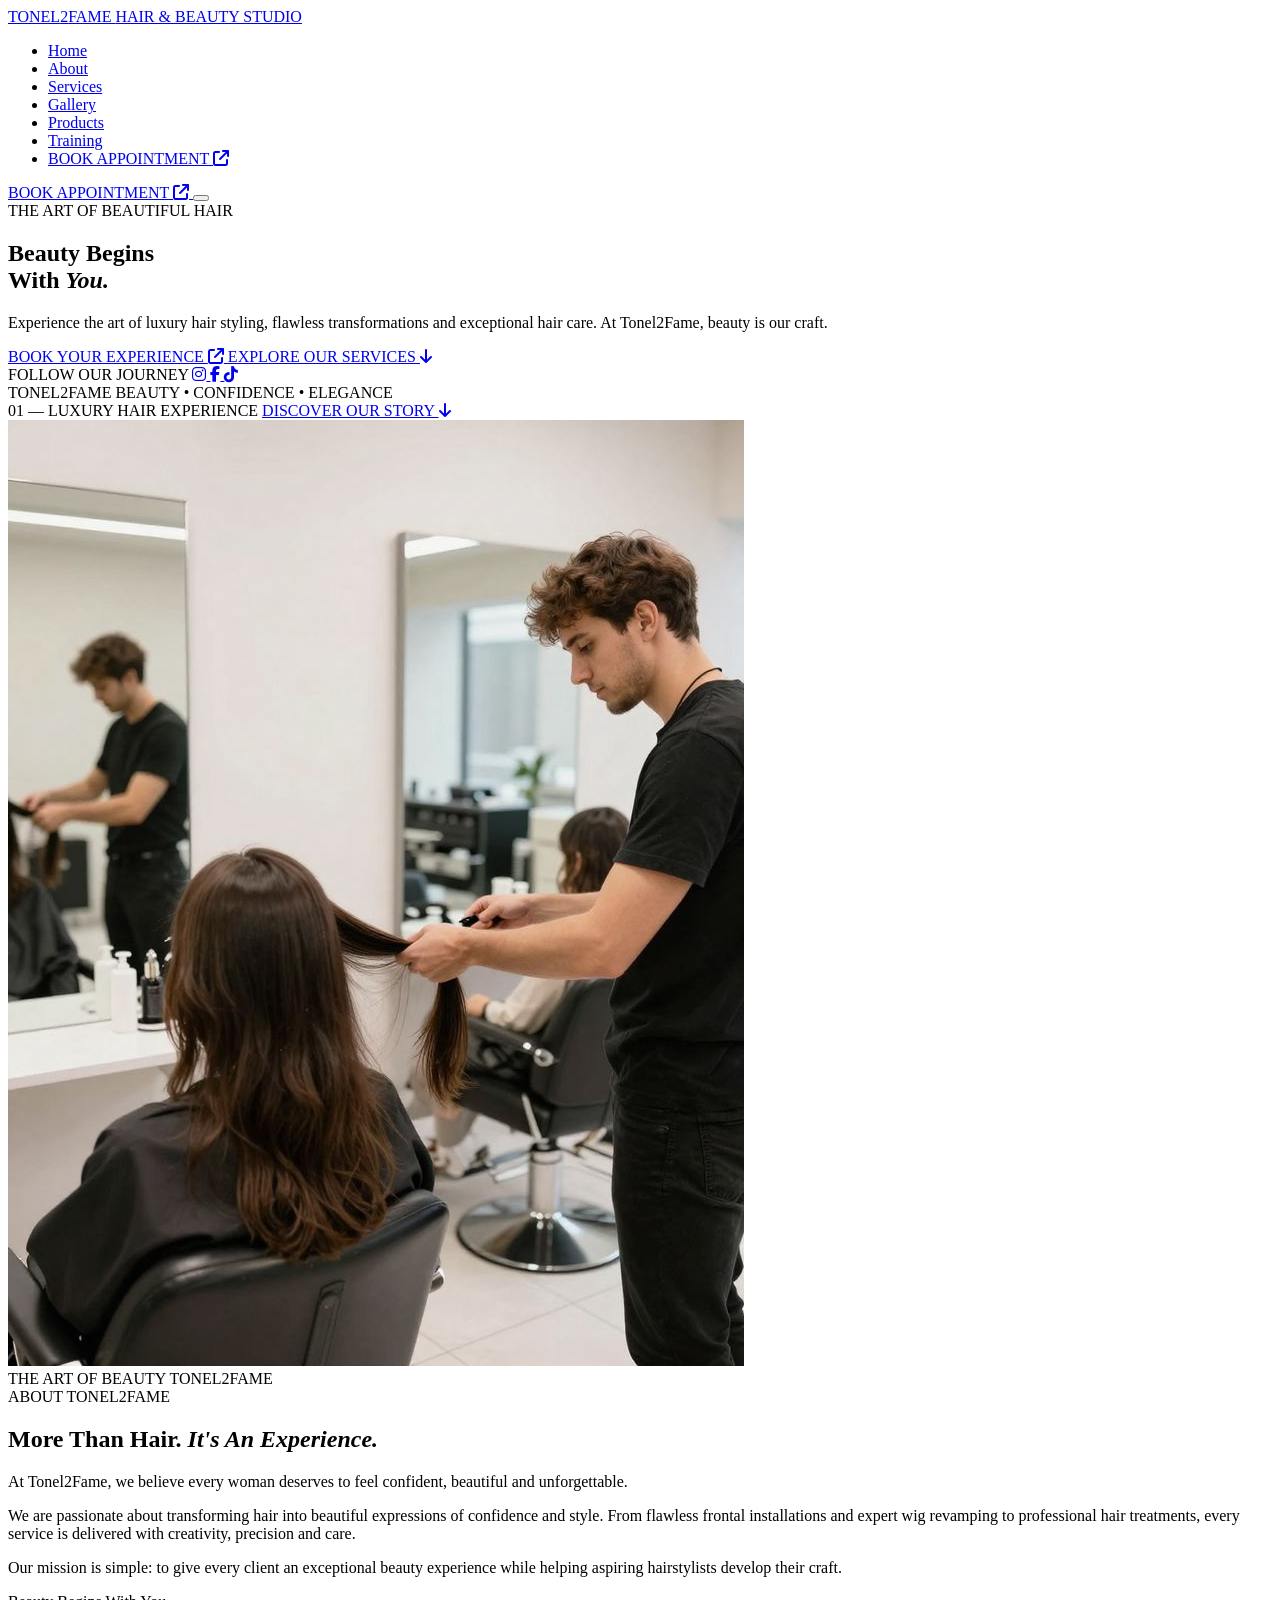
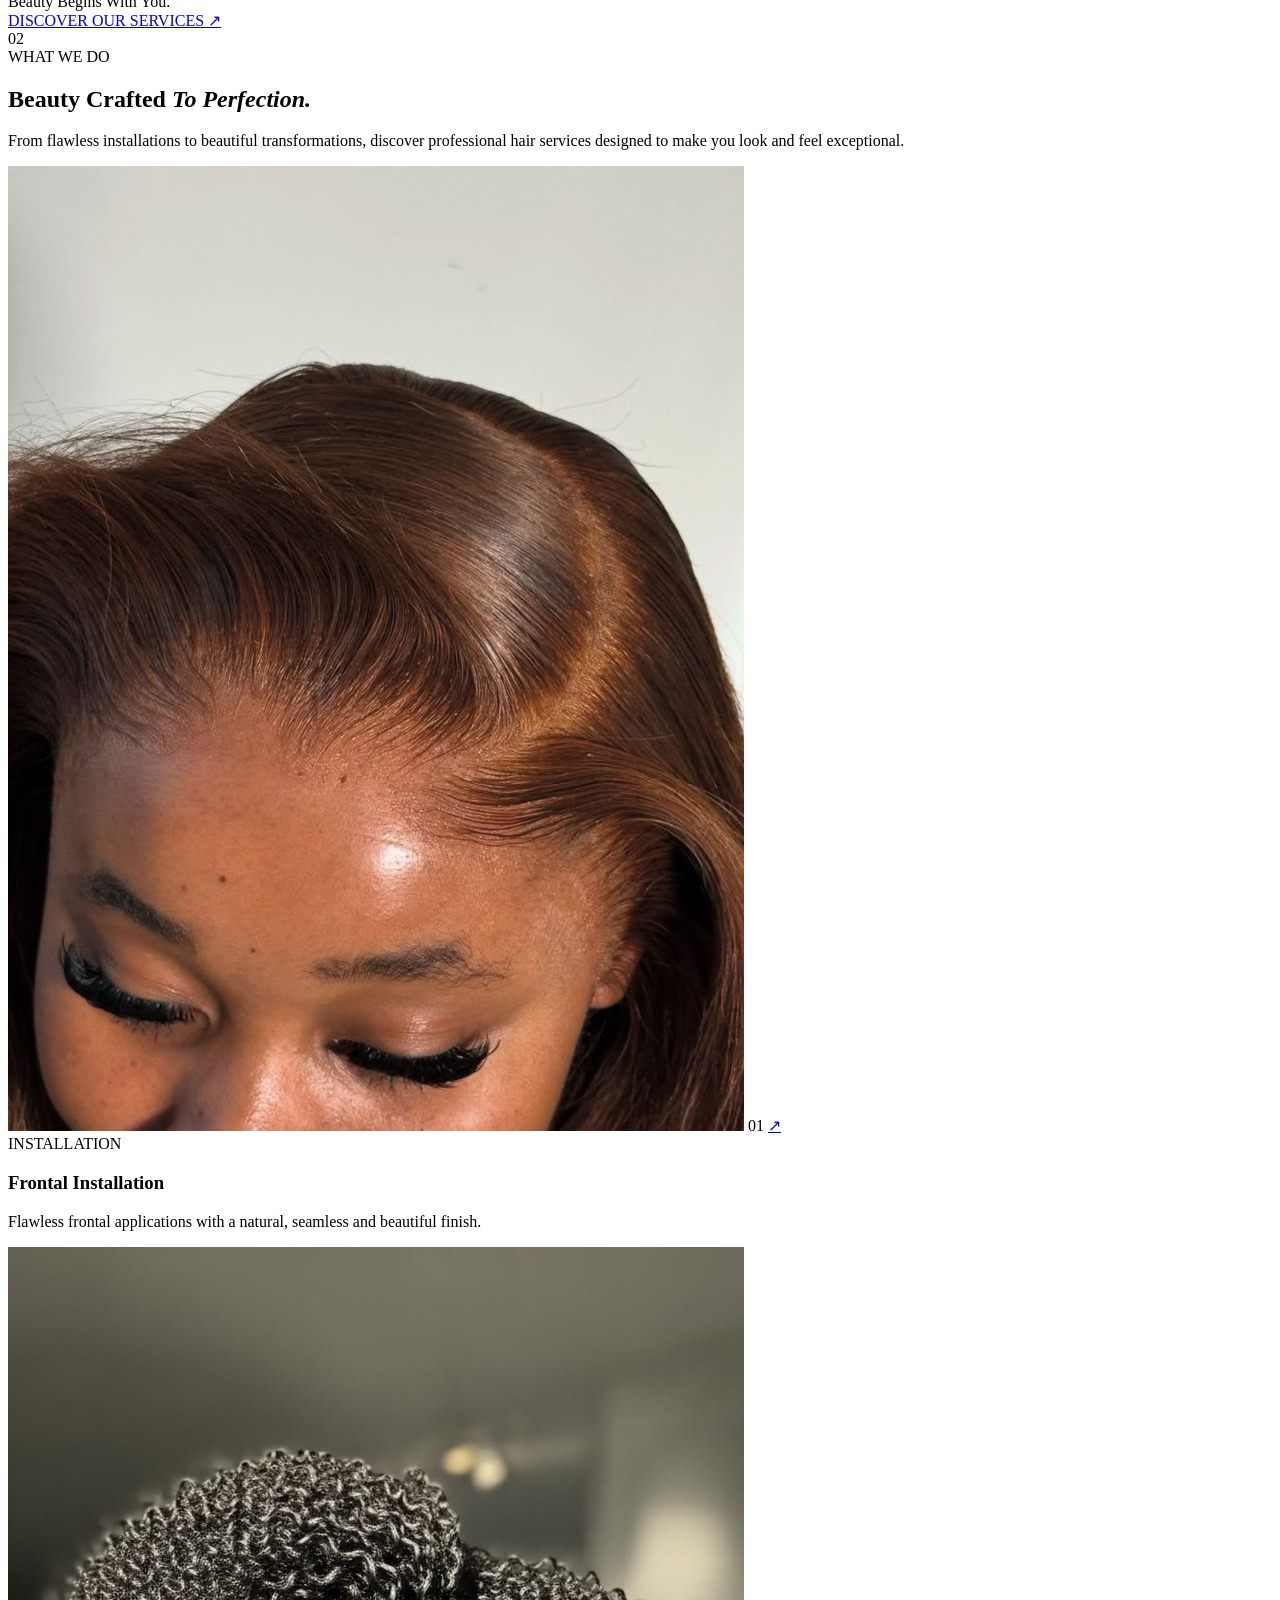
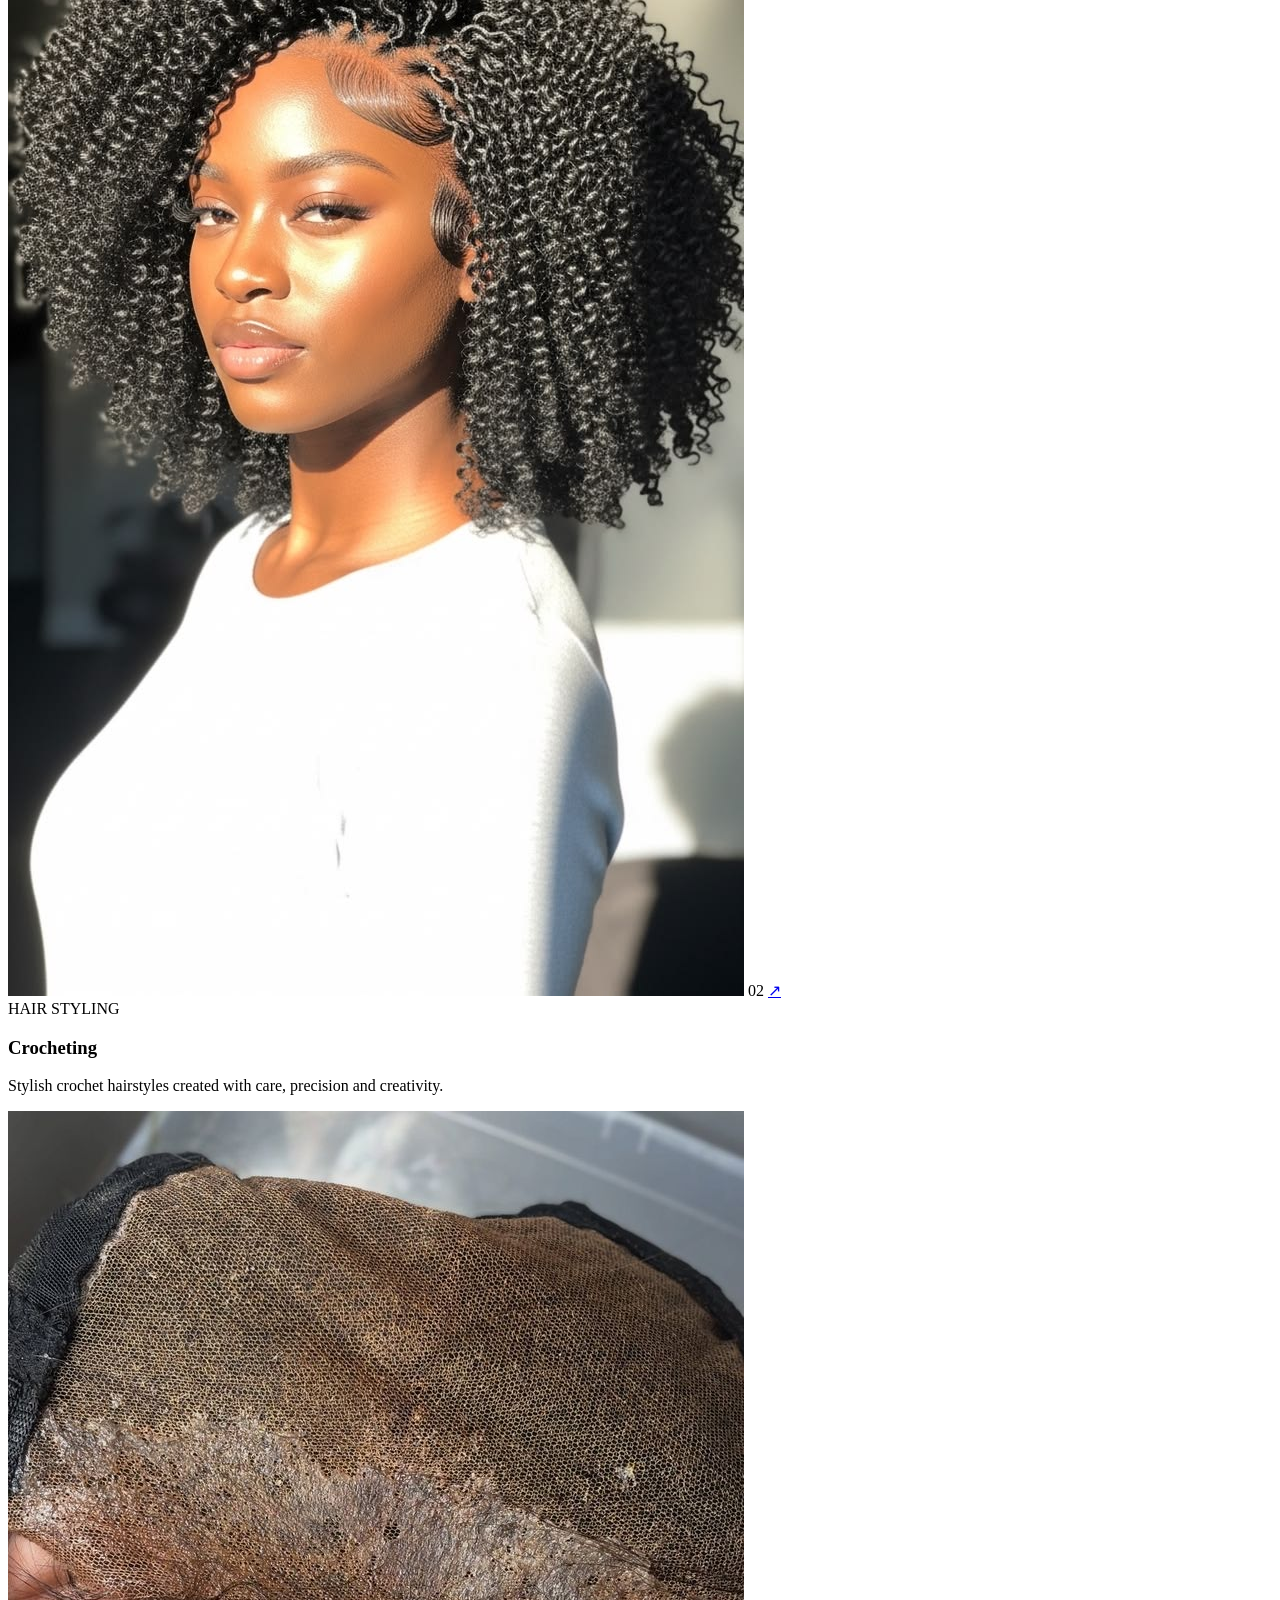
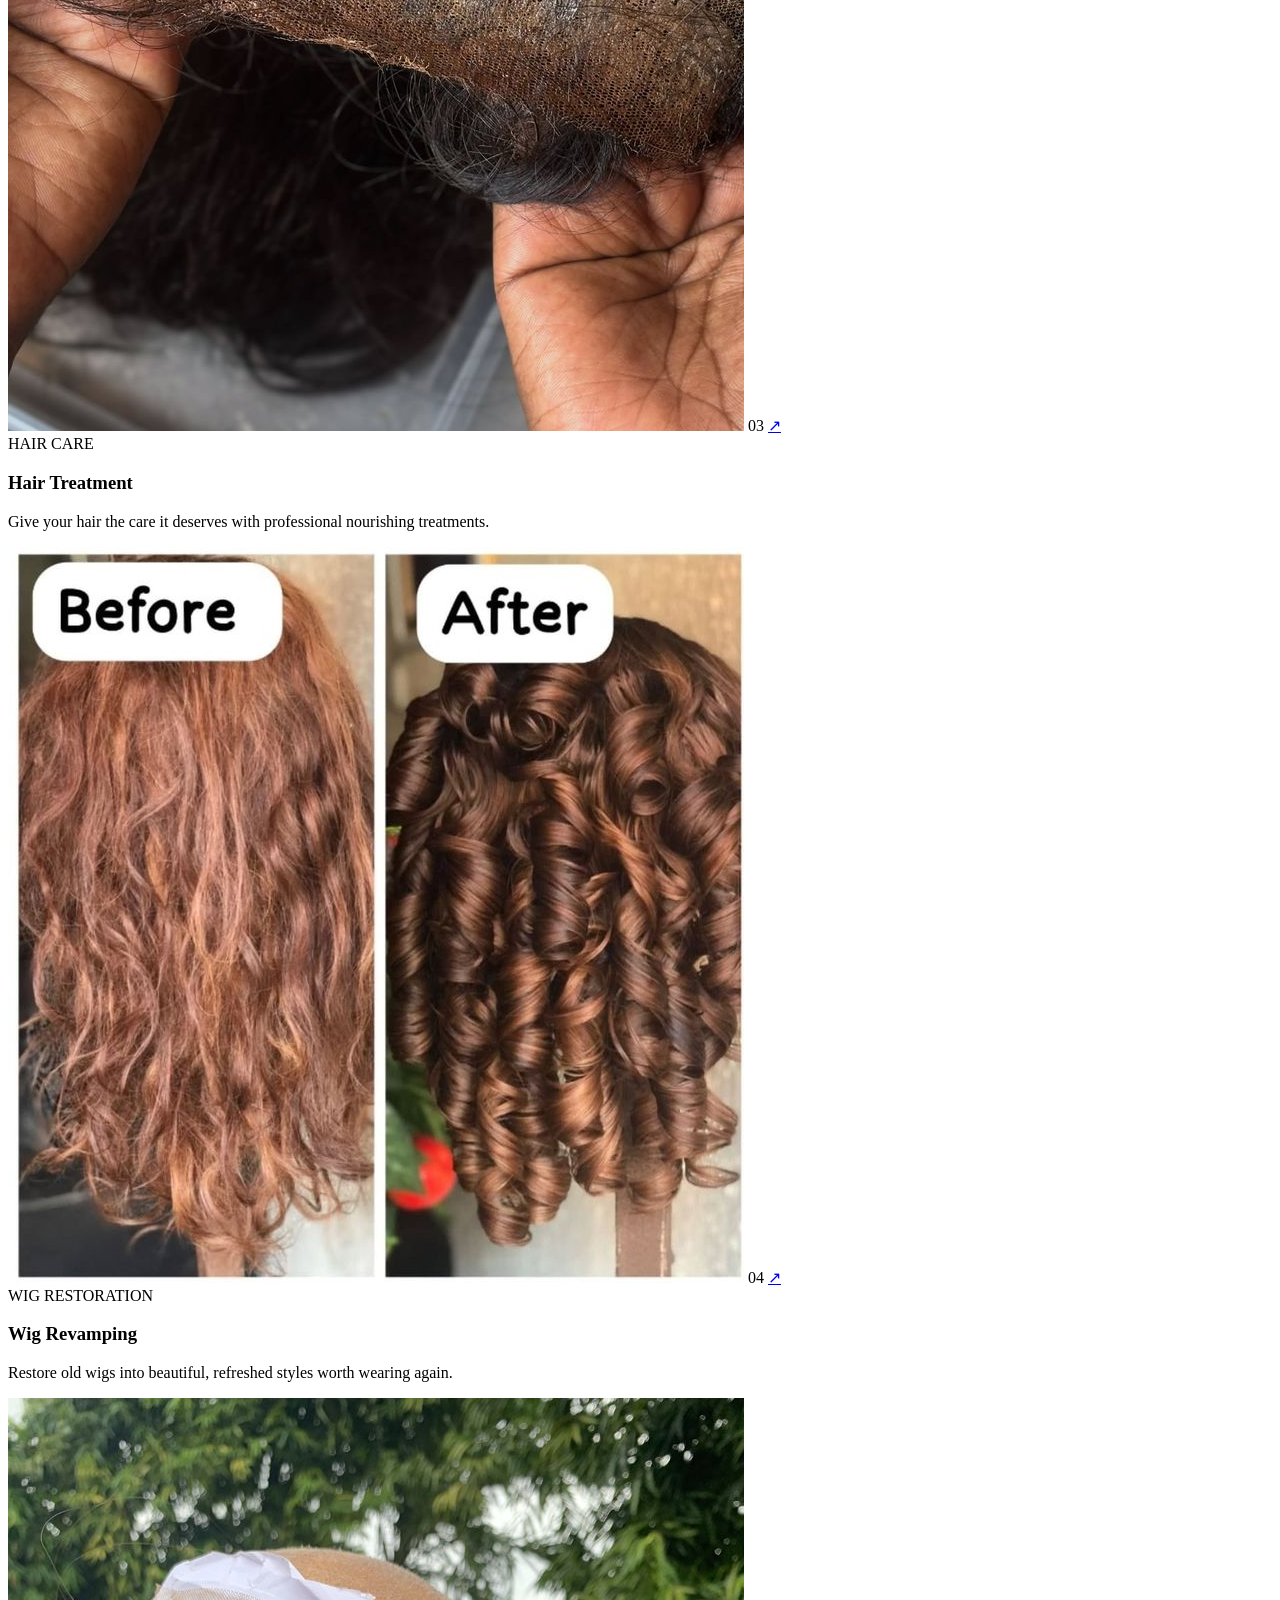
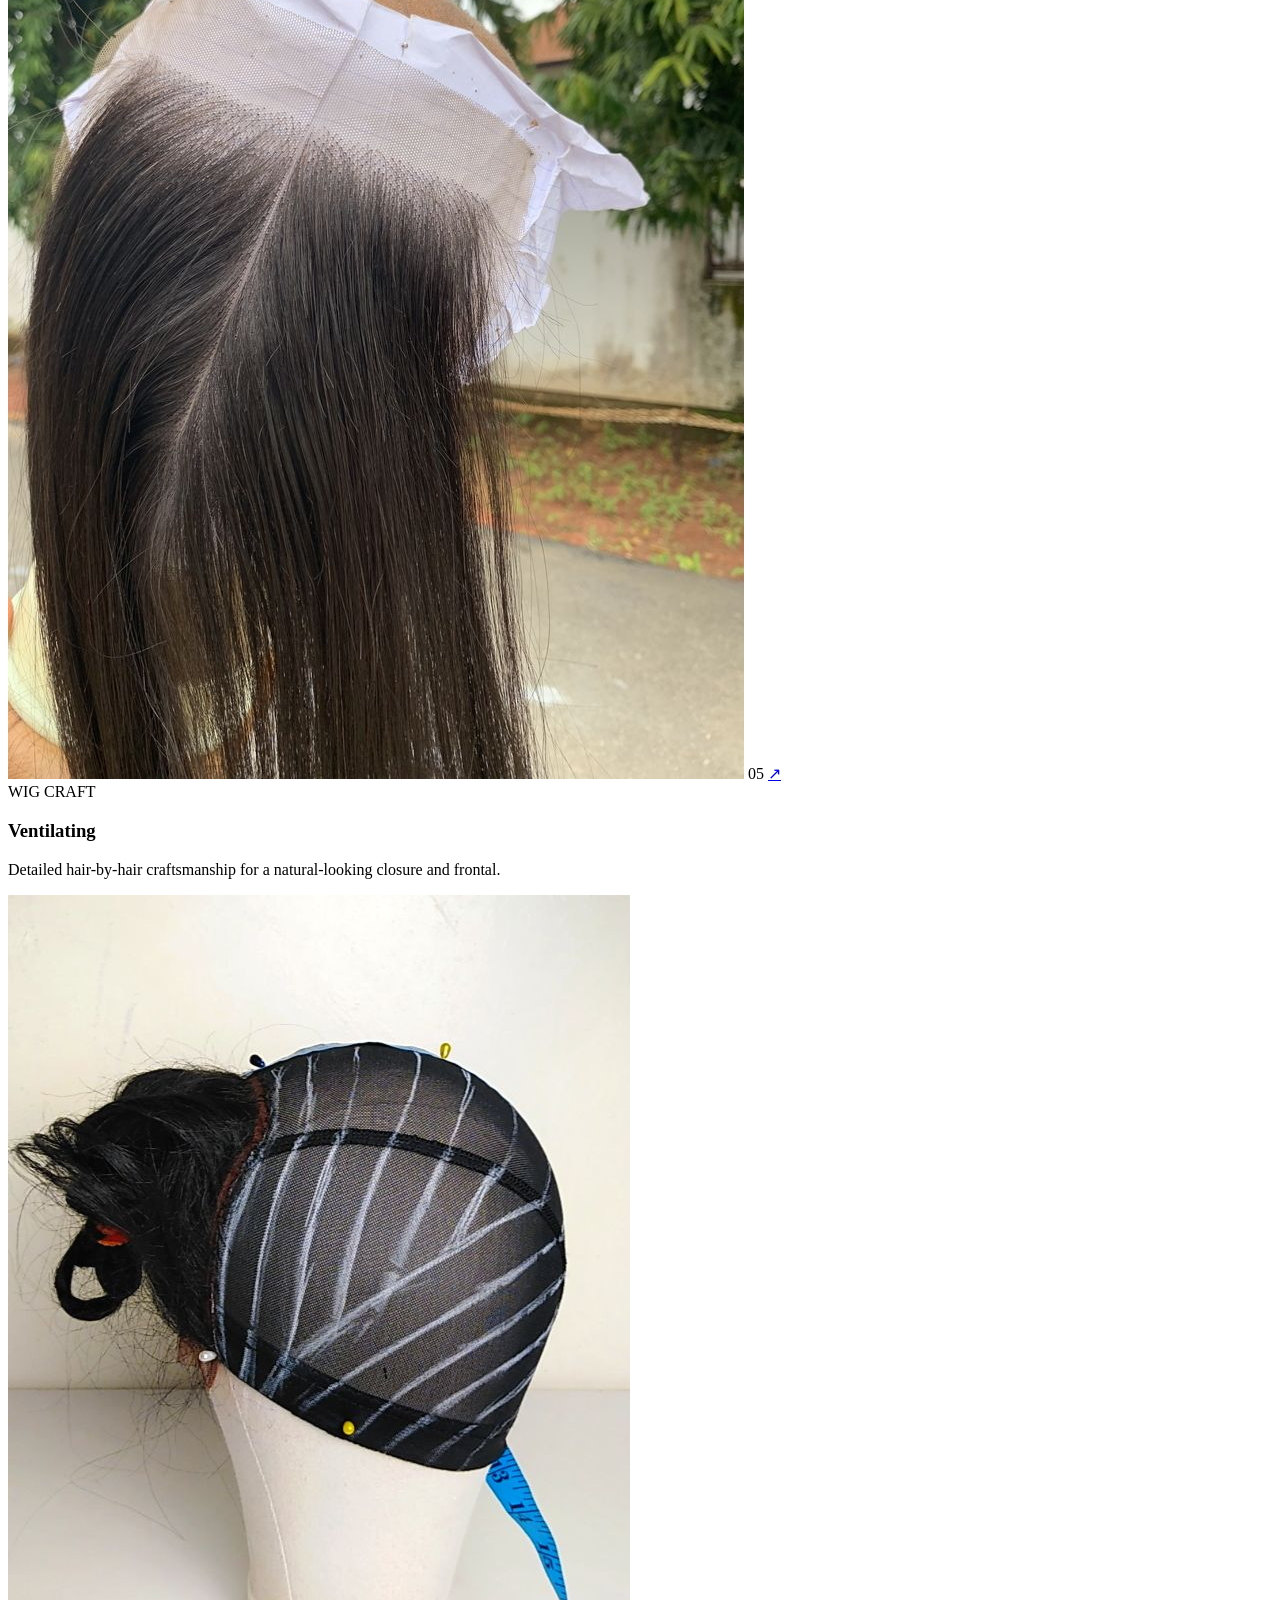
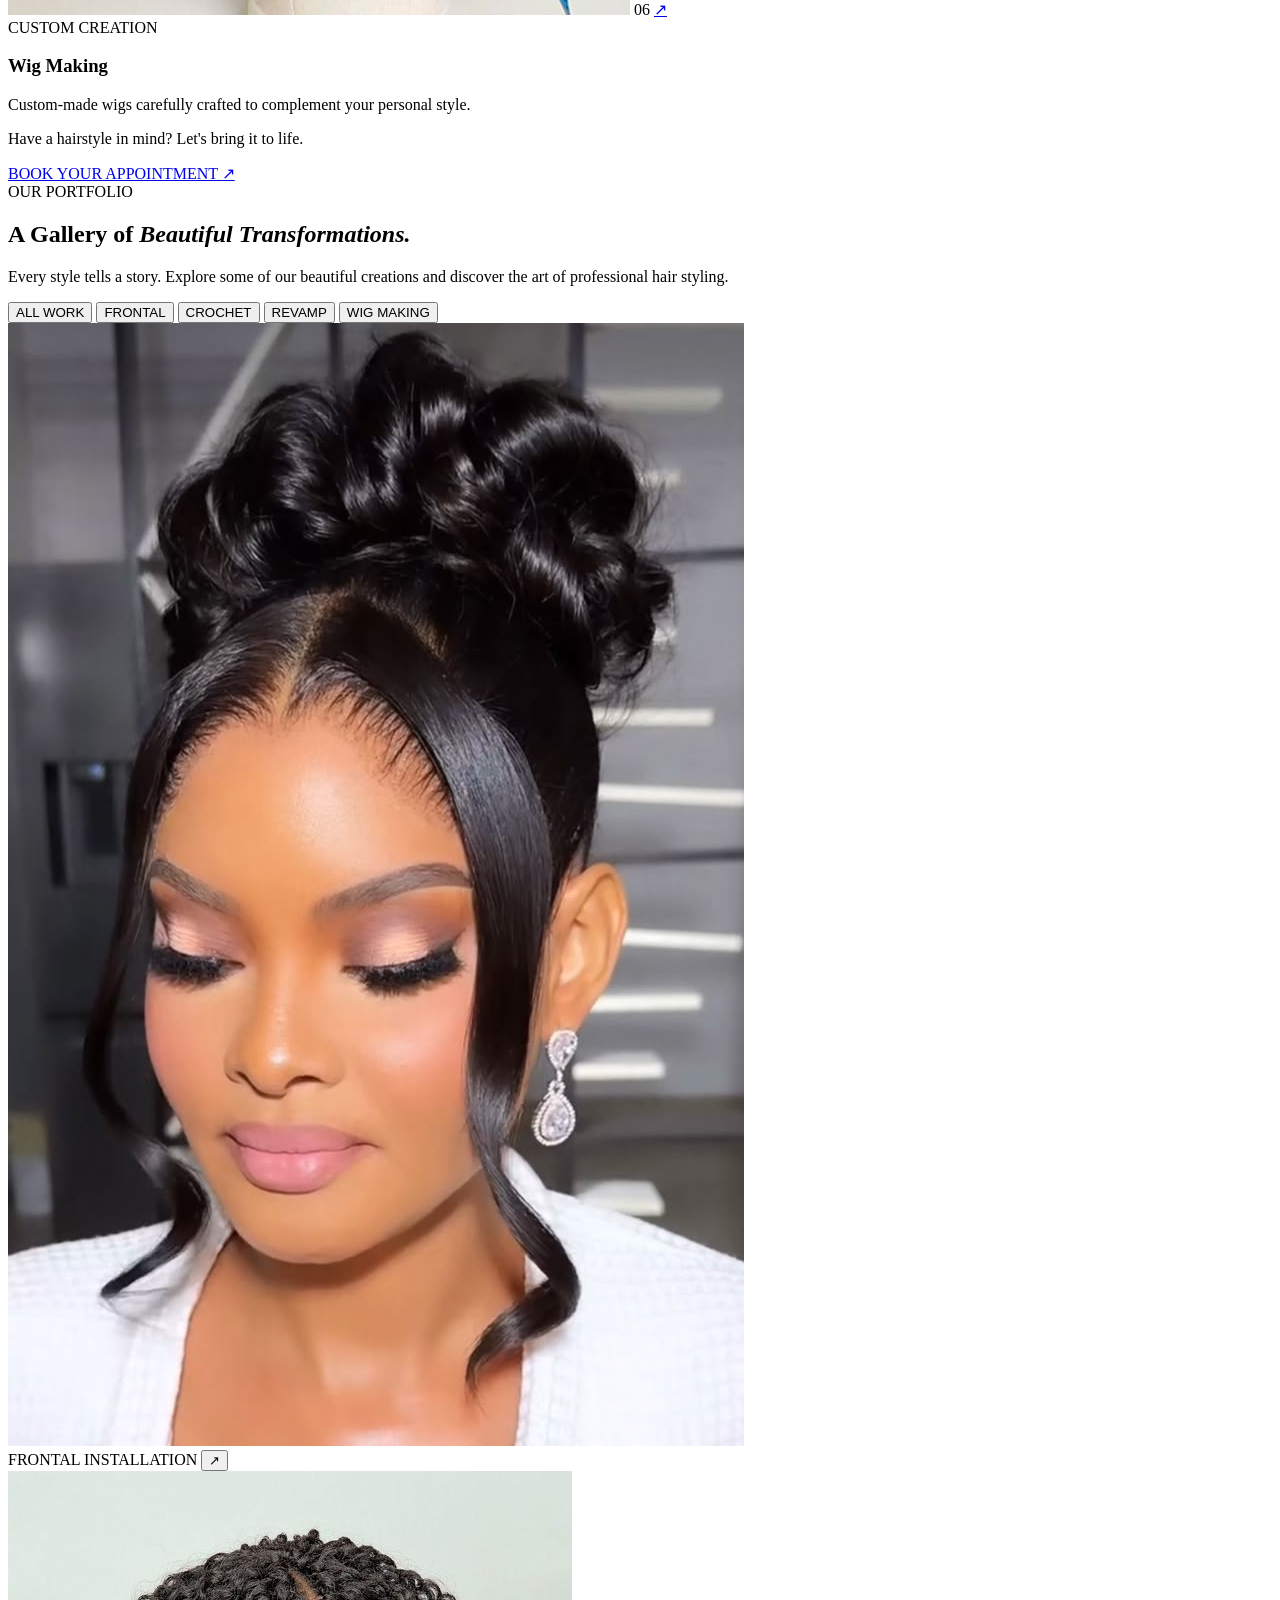
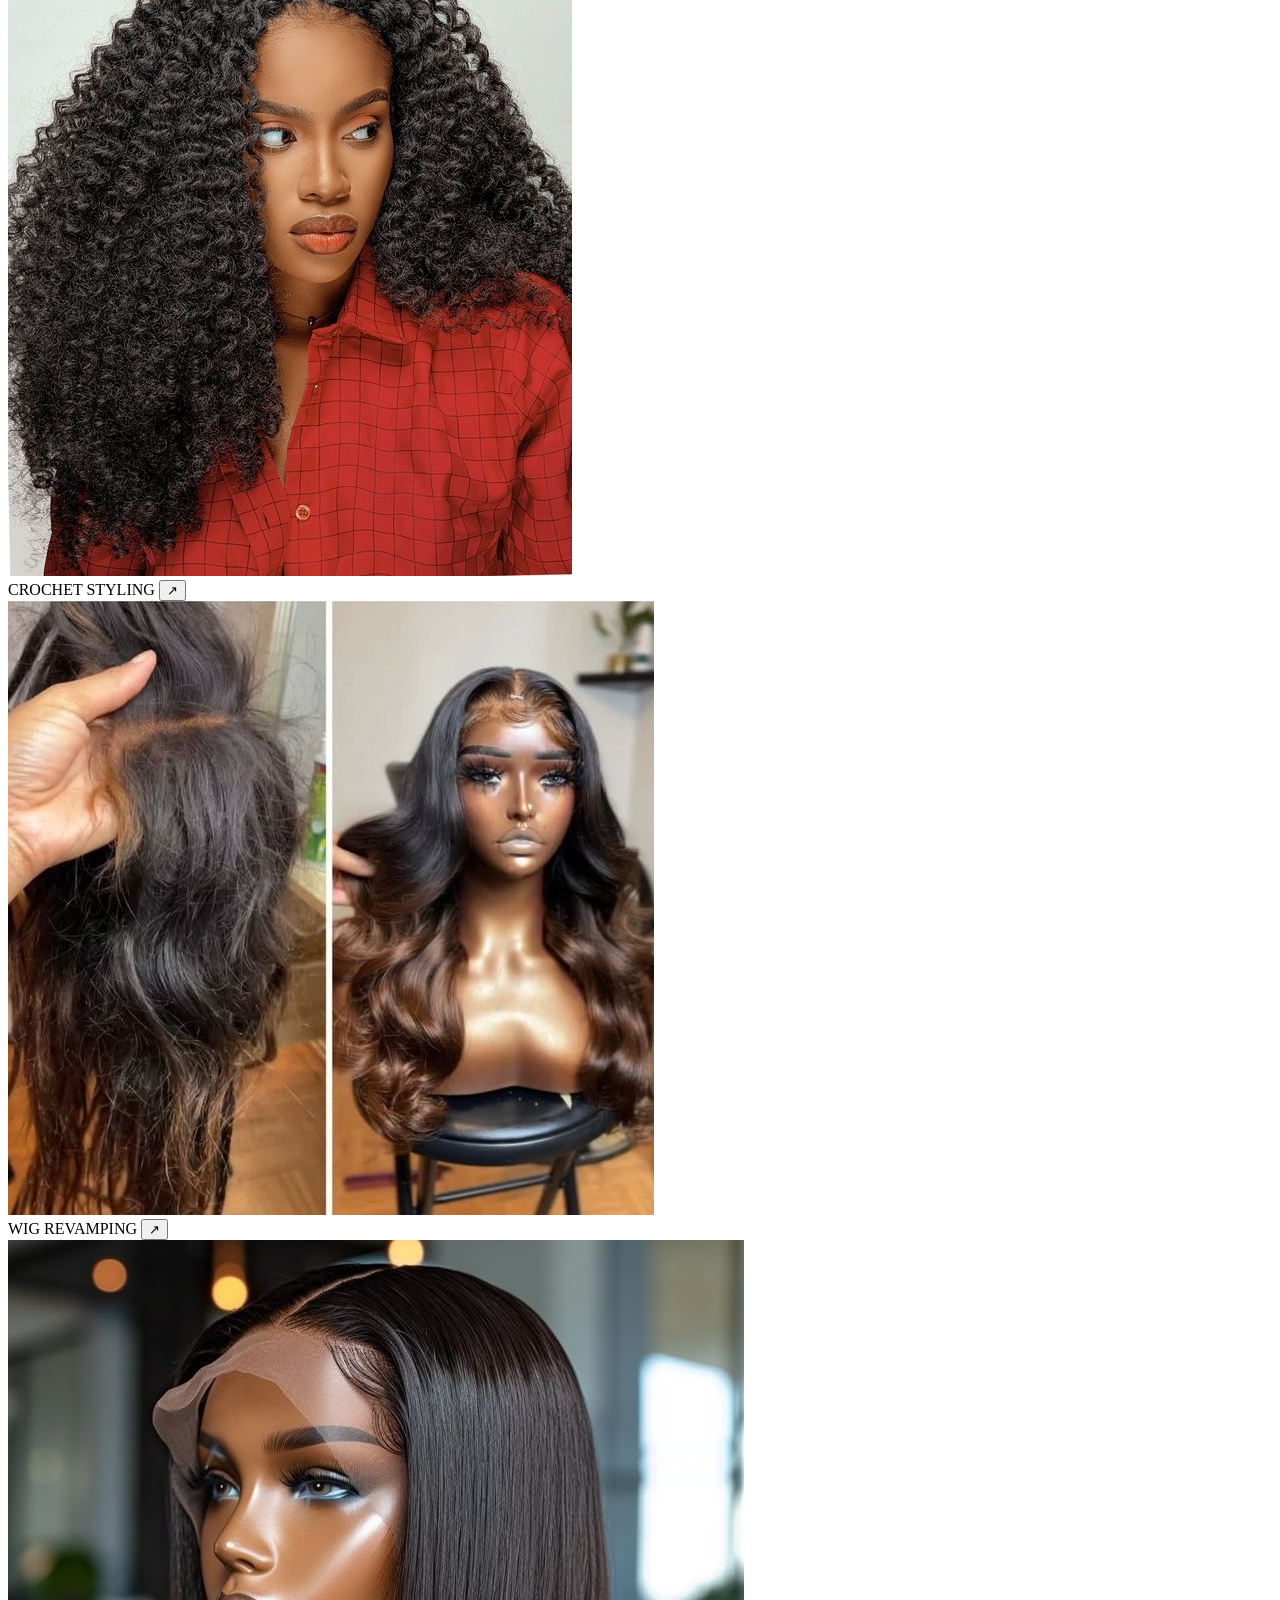
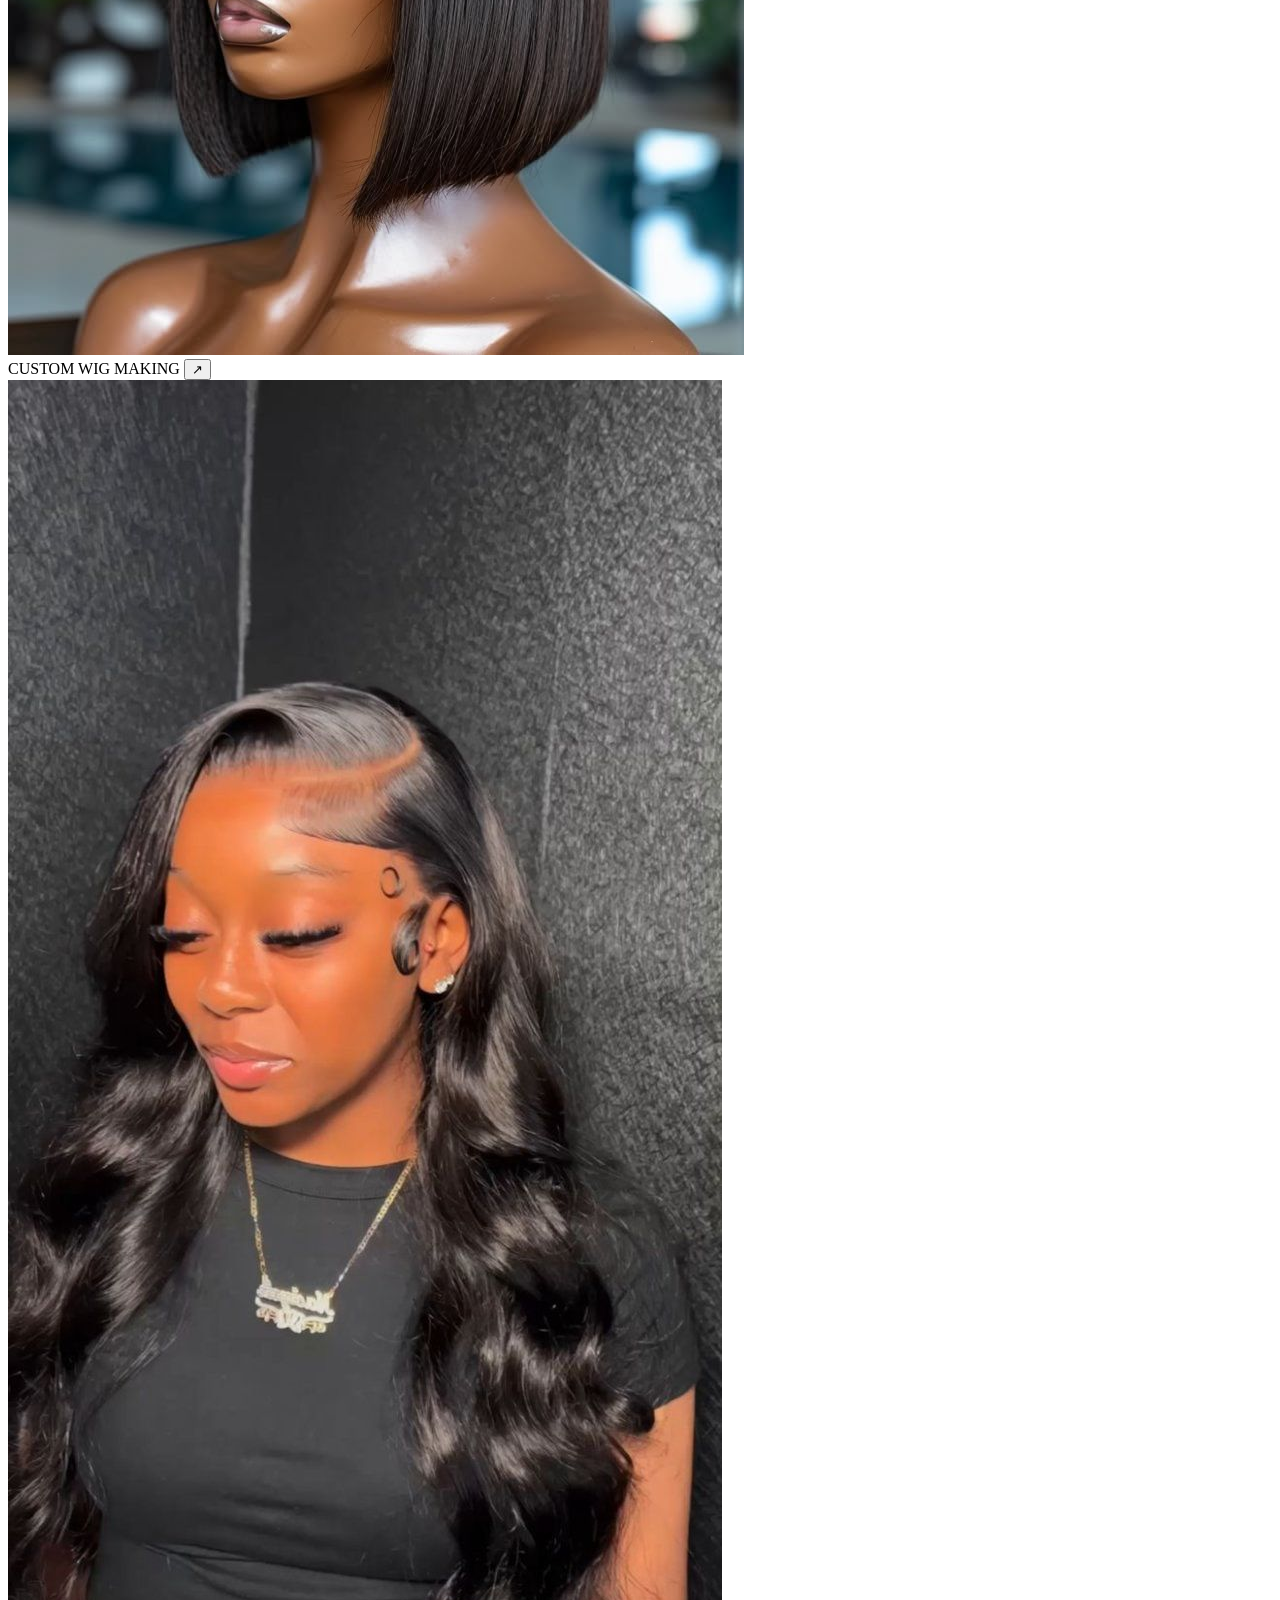
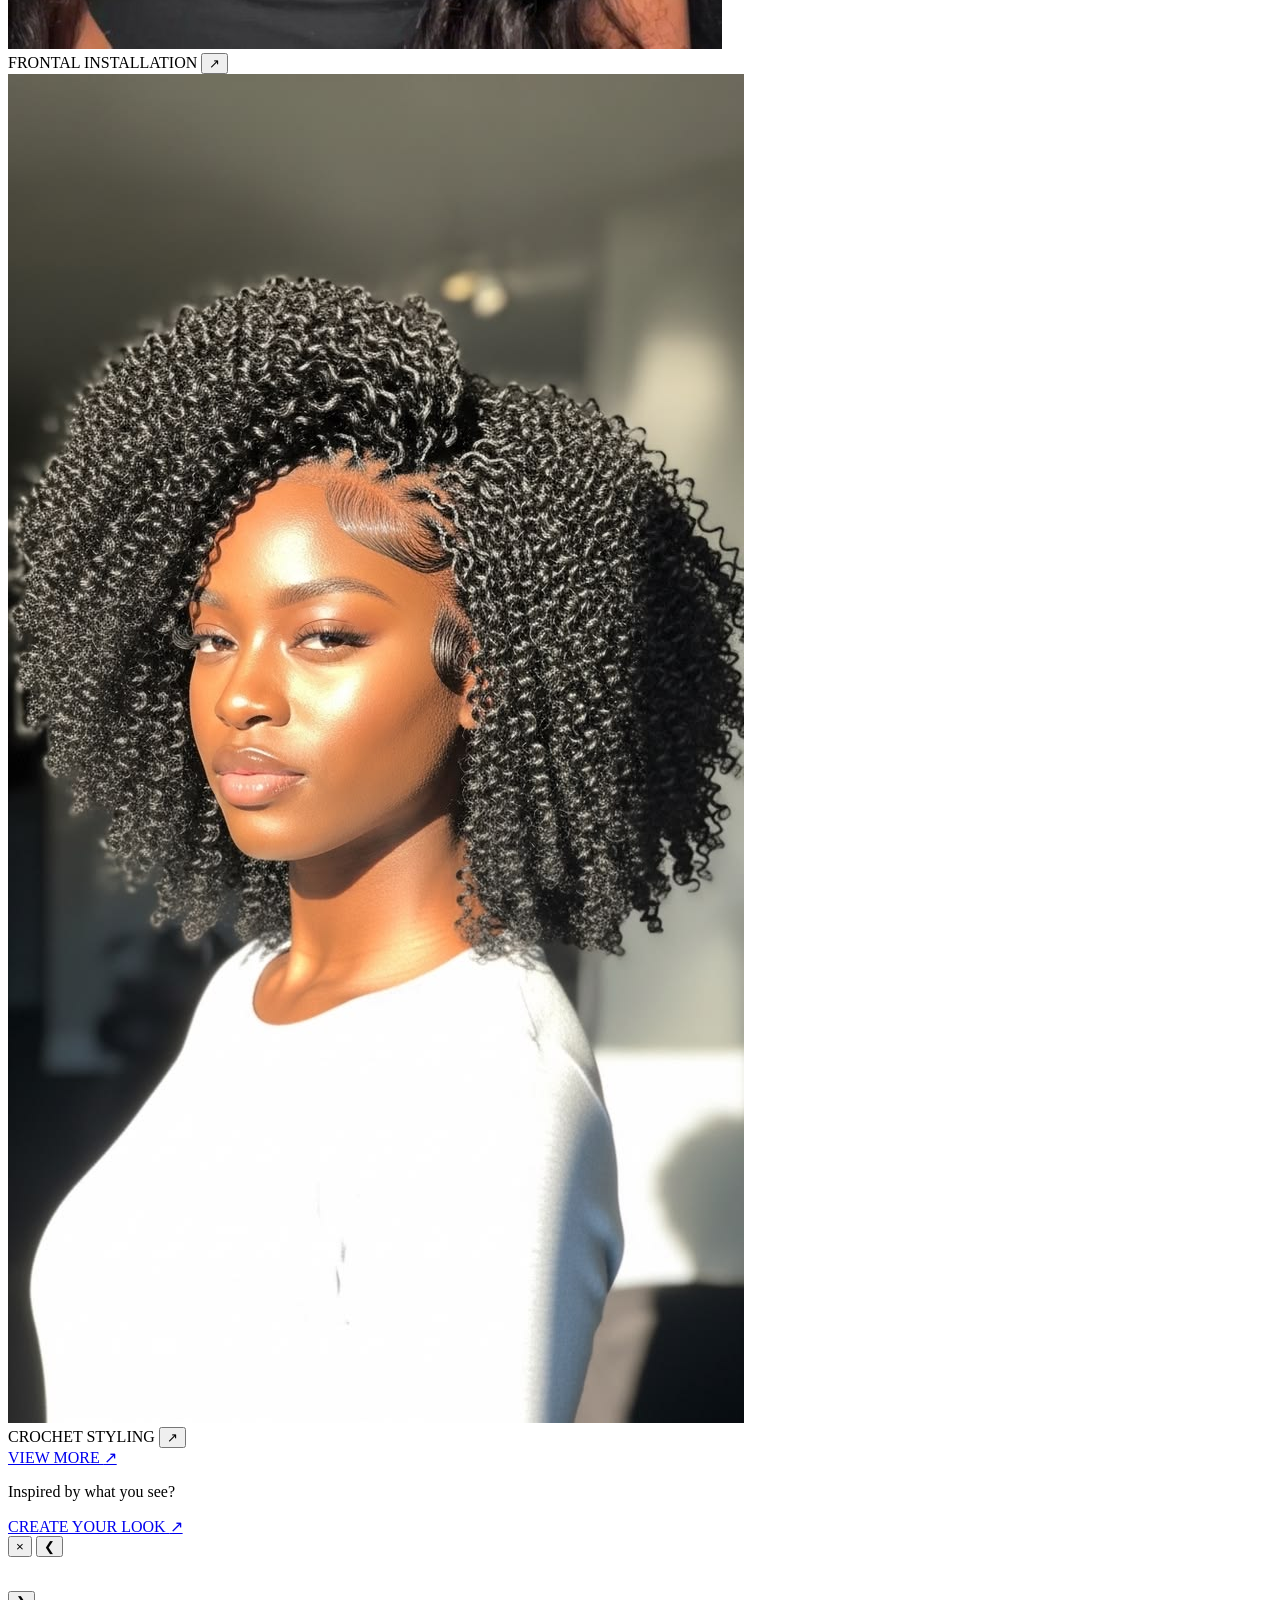
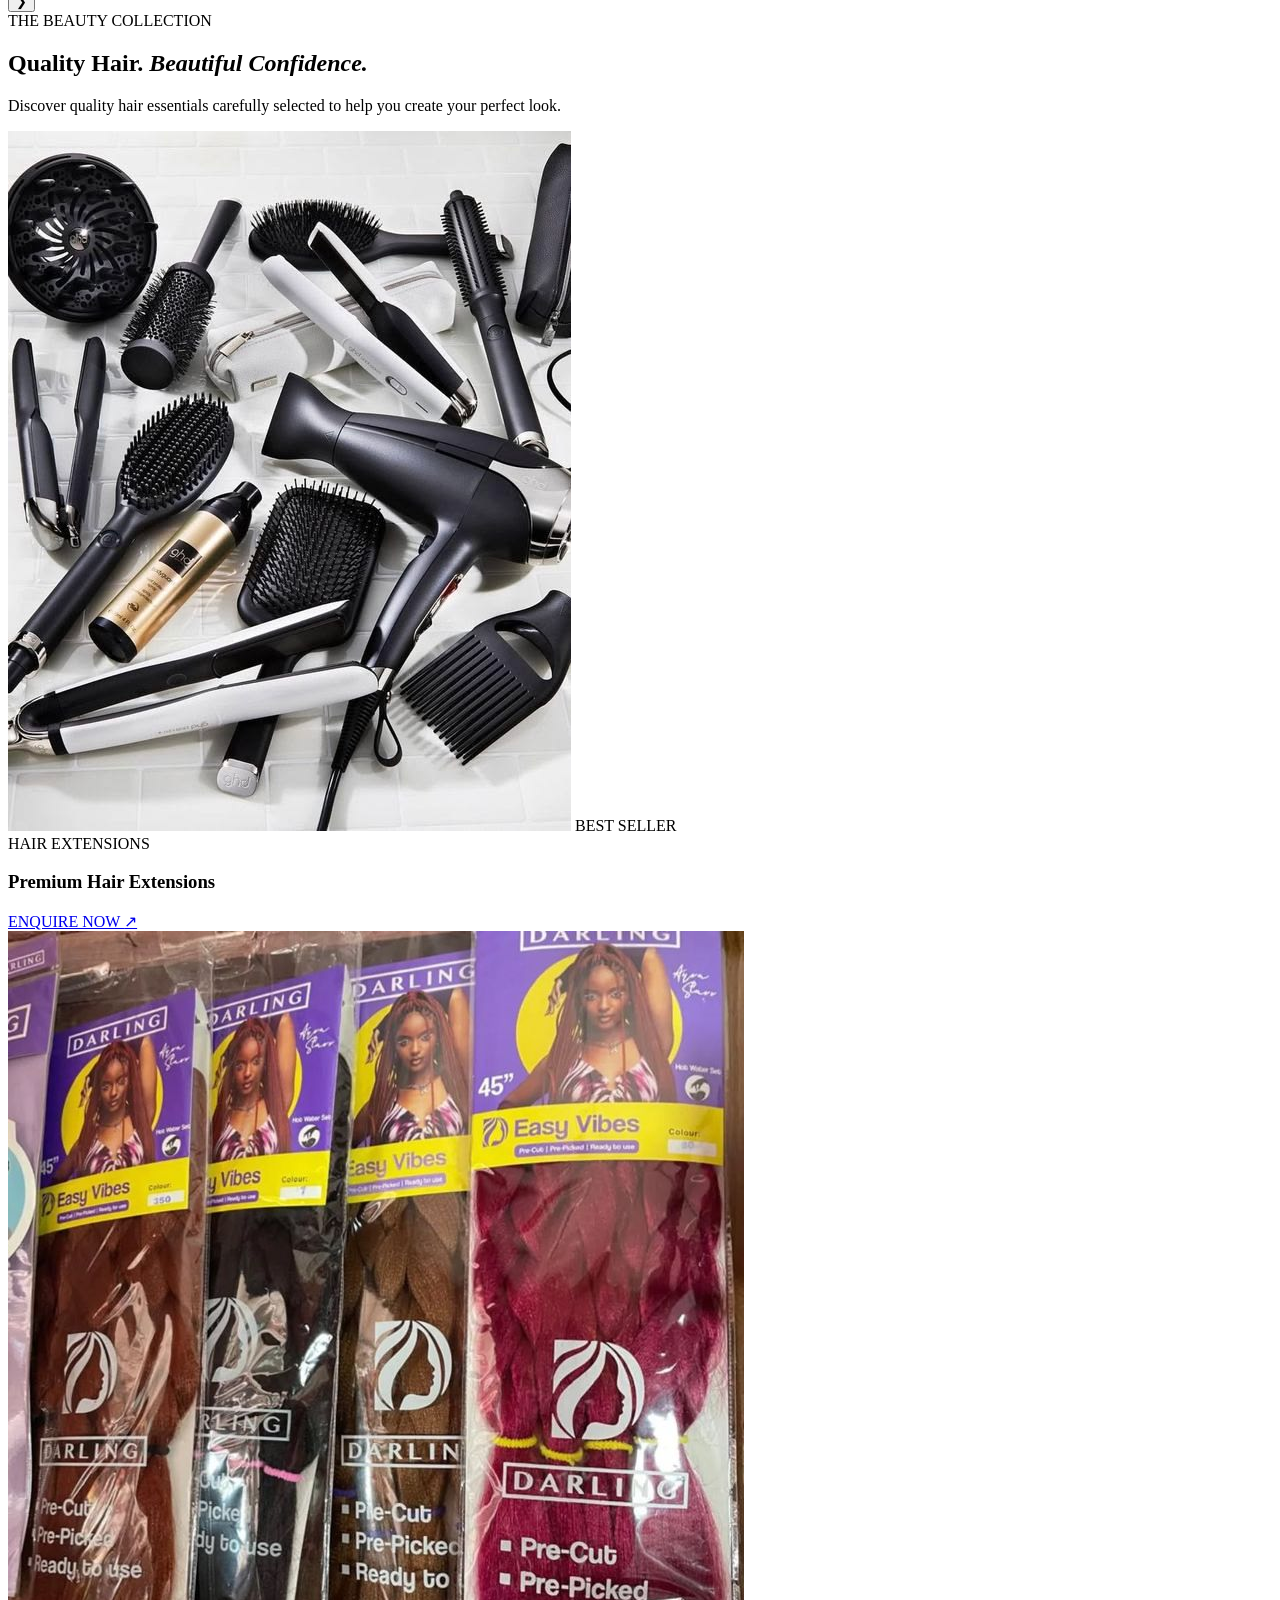
==== index.html @ 4f837476 "Fix homepage filename" ====
<!DOCTYPE html>
<html lang="en">
<head>
    <meta charset="UTF-8">
    <meta name="viewport" content="width=device-width, initial-scale=1.0">
    <meta name="description" content="Tonel2Fame offers luxury frontal installation, crochet styling, wig making, hair treatments, wig revamping and professional hair training.">
    <meta name="theme-color" content="#171513">
    <title>Tonel2Fame | Luxury Hair & Beauty Studio</title>
    <!-- GOOGLE FONTS -->
    <link rel="preconnect" href="https://fonts.googleapis.com">
    <link rel="preconnect" href="https://fonts.gstatic.com" crossorigin>
    <link href="https://fonts.googleapis.com/css2?family=DM+Sans:wght@400;500;600;700&family=Playfair+Display:ital,wght@0,400;0,500;0,600;0,700;1,400;1,500&display=swap" rel="stylesheet">
    <!-- ICONS -->
    <link rel="stylesheet" href="https://cdnjs.cloudflare.com/ajax/libs/font-awesome/6.5.2/css/all.min.css">
    <!-- CSS -->
    <link rel="stylesheet" href="styles.css">

</head>

<body>

    <!-- =========================
         HEADER / NAVIGATION
    ========================== -->

    <header class="header" id="header">

        <nav class="navbar container">

            <!-- LOGO -->
            <a href="#home" class="logo">

                <span class="logo-main">
                    TONEL<span class="logo-number">2</span>FAME
                </span>

                <span class="logo-subtitle">
                    HAIR & BEAUTY STUDIO
                </span>

            </a>


            <!-- NAVIGATION LINKS -->
            <ul class="nav-links" id="navLinks">

                <li><a href="#home" class="nav-link active">Home</a></li>

                <li><a href="#about" class="nav-link">About</a></li>

                <li><a href="#services" class="nav-link">Services</a></li>

                <li><a href="Gallery.html" class="nav-link">Gallery</a></li>

                <li><a href="#products" class="nav-link">Products</a></li>

                <li><a href="training.html" class="nav-link">Training</a></li>

                <li class="mobile-booking">
                    <a href="#contact" class="mobile-book-btn">
                        BOOK APPOINTMENT
                        <i class="fa-solid fa-arrow-up-right-from-square"></i>
                    </a>
                </li>

            </ul>


            <!-- BOOKING BUTTON -->
            <a href="#contact" class="nav-booking">
                BOOK APPOINTMENT
                <i class="fa-solid fa-arrow-up-right-from-square"></i>
            </a>


            <!-- MOBILE MENU BUTTON -->
            <button
                class="menu-toggle"
                id="menuToggle"
                aria-label="Open navigation menu"
                aria-expanded="false"
                aria-controls="navLinks">

                <span></span>
                <span></span>
                <span></span>

            </button>

        </nav>

    </header>



    <!-- =========================
         MAIN CONTENT
    ========================== -->

    <main>

        <!-- HERO SECTION -->

        <section class="hero" id="home">

            <!-- DARK IMAGE OVERLAY -->
            <div class="hero-overlay"></div>


            <!-- HERO CONTENT -->
            <div class="hero-container container">

                <div class="hero-content">

                    <div class="hero-eyebrow">

                        <span class="eyebrow-line"></span>

                        <span>THE ART OF BEAUTIFUL HAIR</span>

                        <span class="eyebrow-line"></span>

                    </div>


                    <h1 class="hero-title">

                        Beauty Begins
                        <br>

                        With <em>You.</em>

                    </h1>


                    <p class="hero-description">

                        Experience the art of luxury hair styling,
                        flawless transformations and exceptional
                        hair care.

                        At Tonel2Fame, beauty is our craft.

                    </p>


                    <!-- HERO BUTTONS -->
                    <div class="hero-buttons">

                        <a href="#contact" class="btn btn-primary">

                            BOOK YOUR EXPERIENCE

                            <i class="fa-solid fa-arrow-up-right-from-square"></i>

                        </a>


                        <a href="#services" class="btn btn-secondary">

                            EXPLORE OUR SERVICES

                            <i class="fa-solid fa-arrow-down"></i>

                        </a>

                    </div>


                    <!-- SOCIAL MEDIA -->
                    <div class="hero-socials">

                        <span>FOLLOW OUR JOURNEY</span>

                        <a href="#" aria-label="Instagram">
                            <i class="fa-brands fa-instagram"></i>
                        </a>

                        <a href="#" aria-label="Facebook">
                            <i class="fa-brands fa-facebook-f"></i>
                        </a>

                        <a href="#" aria-label="TikTok">
                            <i class="fa-brands fa-tiktok"></i>
                        </a>

                    </div>

                </div>


                <!-- HERO SIDE LABEL -->
                <div class="hero-side-label">

                    <span>TONEL2FAME</span>

                    <span>BEAUTY • CONFIDENCE • ELEGANCE</span>

                </div>


                <!-- HERO BOTTOM INFORMATION -->
                <div class="hero-bottom">

                    <span>01 — LUXURY HAIR EXPERIENCE</span>

                    <a href="#about">
                        DISCOVER OUR STORY
                        <i class="fa-solid fa-arrow-down"></i>
                    </a>

                </div>

            </div>

        </section>


        <!-- FUTURE WEBSITE SECTIONS -->

        
<section class="about-section" id="about">

    <div class="about-container container">

        <!-- IMAGE SIDE -->
        <div class="about-image-wrap reveal-left">

            <div class="about-image">
                   <img
                    src="Images/Hero.png"
                    alt="Beautiful luxury hairstyle by Tonel2Fame"
                    loading="lazy"
                >
            </div>

            <div class="about-image-frame"></div>

            <div class="about-image-caption">
                <span>THE ART OF BEAUTY</span>
                <span>TONEL2FAME</span>
            </div>

        </div>

        <!-- CONTENT SIDE -->
        <div class="about-content reveal-right">

            <div class="section-eyebrow">
                <span></span>
                ABOUT TONEL2FAME
            </div>

            <h2>
                More Than Hair.
                <em>It's An Experience.</em>
            </h2>

            <p class="about-intro">
                At Tonel2Fame, we believe every woman deserves to
                feel confident, beautiful and unforgettable.
            </p>

            <p class="about-description">
                We are passionate about transforming hair into
                beautiful expressions of confidence and style.
                From flawless frontal installations and expert
                wig revamping to professional hair treatments,
                every service is delivered with creativity,
                precision and care.
            </p>

            <p class="about-description">
                Our mission is simple: to give every client an
                exceptional beauty experience while helping
                aspiring hairstylists develop their craft.
            </p>

            <div class="about-signature">
                <span class="signature-line"></span>
                <span>Beauty Begins With You.</span>
            </div>

            <a href="#services" class="about-link">
                DISCOVER OUR SERVICES
                <span>↗</span>
            </a>

        </div>

    </div>

    <!-- DECORATIVE NUMBER -->
    <div class="about-decoration" aria-hidden="true">02</div>

</section>


        
<section class="services-section" id="services">

    <div class="container">

        <!-- SECTION HEADER -->
        <div class="services-heading reveal">

            <div class="section-eyebrow">
                <span></span>
                WHAT WE DO
            </div>

            <h2>
                Beauty Crafted
                <em>To Perfection.</em>
            </h2>

            <p>
                From flawless installations to beautiful transformations,
                discover professional hair services designed to make
                you look and feel exceptional.
            </p>

        </div>

        <!-- SERVICES GRID -->
        <div class="services-grid">

            <!-- SERVICE 1 -->
            <article class="service-card reveal">

                <div class="service-image">
                    <img
                        src="Images/Frontal.png"
                        alt="Professional frontal installation"
                        loading="lazy"
                    >

                    <span class="service-number">01</span>

                    <a href="#contact" class="service-arrow"
                       aria-label="Enquire about frontal installation">
                        ↗
                    </a>
                </div>

                <div class="service-info">
                    <span class="service-category">INSTALLATION</span>
                    <h3>Frontal Installation</h3>
                    <p>
                        Flawless frontal applications with a natural,
                        seamless and beautiful finish.
                    </p>
                </div>

            </article>

            <!-- SERVICE 2 -->
            <article class="service-card reveal">

                <div class="service-image">
                    <img
                        src="Images/Crochet.png"
                        alt="Beautiful crochet hairstyle"
                        loading="lazy"
                    >

                    <span class="service-number">02</span>

                    <a href="#contact" class="service-arrow"
                       aria-label="Enquire about crocheting">
                        ↗
                    </a>
                </div>

                <div class="service-info">
                    <span class="service-category">HAIR STYLING</span>
                    <h3>Crocheting</h3>
                    <p>
                        Stylish crochet hairstyles created with care,
                        precision and creativity.
                    </p>
                </div>

            </article>

            <!-- SERVICE 3 -->
            <article class="service-card reveal">

                <div class="service-image">
                    <img
                        src="Images/Treatment.png"
                        alt="Professional hair treatment"
                        loading="lazy"
                    >

                    <span class="service-number">03</span>

                    <a href="#contact" class="service-arrow"
                       aria-label="Enquire about hair treatment">
                        ↗
                    </a>
                </div>

                <div class="service-info">
                    <span class="service-category">HAIR CARE</span>
                    <h3>Hair Treatment</h3>
                    <p>
                        Give your hair the care it deserves with
                        professional nourishing treatments.
                    </p>
                </div>

            </article>

            <!-- SERVICE 4 -->
            <article class="service-card reveal">

                <div class="service-image">
                    <img
                        src="Images/Revamp.png"
                        alt="Beautifully revamped wig"
                        loading="lazy"
                    >

                    <span class="service-number">04</span>

                    <a href="#contact" class="service-arrow"
                       aria-label="Enquire about wig revamping">
                        ↗
                    </a>
                </div>

                <div class="service-info">
                    <span class="service-category">WIG RESTORATION</span>
                    <h3>Wig Revamping</h3>
                    <p>
                        Restore old wigs into beautiful,
                        refreshed styles worth wearing again.
                    </p>
                </div>

            </article>

            <!-- SERVICE 5 -->
            <article class="service-card reveal">

                <div class="service-image">
                    <img
                        src="Images/This is a 5by5 hand made closure ☺️.png"
                        alt="Professional lace closure ventilating"
                        loading="lazy"
                    >

                    <span class="service-number">05</span>

                    <a href="#contact" class="service-arrow"
                       aria-label="Enquire about closure ventilating">
                        ↗
                    </a>
                </div>

                <div class="service-info">
                    <span class="service-category">WIG CRAFT</span>
                    <h3>Ventilating</h3>
                    <p>
                        Detailed hair-by-hair craftsmanship
                        for a natural-looking closure and frontal.
                    </p>
                </div>

            </article>

            <!-- SERVICE 6 -->
            <article class="service-card reveal">

                <div class="service-image">
                    <img
                        src="Images/Wig Making.png"
                        alt="Custom handmade wig"
                        loading="lazy"
                    >

                    <span class="service-number">06</span>

                    <a href="#contact" class="service-arrow"
                       aria-label="Enquire about custom wig making">
                        ↗
                    </a>
                </div>

                <div class="service-info">
                    <span class="service-category">CUSTOM CREATION</span>
                    <h3>Wig Making</h3>
                    <p>
                        Custom-made wigs carefully crafted
                        to complement your personal style.
                    </p>
                </div>

            </article>

        </div>

        <!-- BOTTOM CTA -->
        <div class="services-bottom reveal">

            <p>
                Have a hairstyle in mind?
                <span>Let's bring it to life.</span>
            </p>

            <a href="#contact" class="services-cta">
                BOOK YOUR APPOINTMENT
                <span>↗</span>
            </a>

        </div>

    </div>

</section>

        
<section class="gallery-section" id="gallery">

    <div class="container">

        <!-- GALLERY HEADER -->
        <div class="gallery-heading reveal">

            <div class="section-eyebrow">
                <span></span>
                OUR PORTFOLIO
            </div>

            <h2>
                A Gallery of
                <em>Beautiful Transformations.</em>
            </h2>

            <p>
                Every style tells a story. Explore some of our
                beautiful creations and discover the art of
                professional hair styling.
            </p>

        </div>

        <!-- FILTER BUTTONS -->
        <div class="gallery-filters reveal">

            <button class="filter-btn active" data-filter="all">
                ALL WORK
            </button>

            <button class="filter-btn" data-filter="frontal">
                FRONTAL
            </button>

            <button class="filter-btn" data-filter="crochet">
                CROCHET
            </button>

            <button class="filter-btn" data-filter="revamp">
                REVAMP
            </button>

            <button class="filter-btn" data-filter="wig">
                WIG MAKING
            </button>

        </div>

        <!-- GALLERY GRID -->
        <div class="gallery-grid">

            <div class="gallery-item reveal" data-category="frontal">
                <img src="Images/frontal p2.png"
                     alt="Frontal installation hairstyle"
                     loading="lazy">
                <div class="gallery-item-overlay">
                    <span>FRONTAL INSTALLATION</span>
                    <button class="gallery-view" aria-label="View image">↗</button>
                </div>
            </div>

            <div class="gallery-item gallery-tall reveal"
                 data-category="crochet">
                <img src="Images/Crotchet.png"
                     alt="Beautiful crochet hairstyle"
                     loading="lazy">
                <div class="gallery-item-overlay">
                    <span>CROCHET STYLING</span>
                    <button class="gallery-view" aria-label="View image">↗</button>
                </div>
            </div>

            <div class="gallery-item reveal" data-category="revamp">
                <img src="Images/hair revamping.jpg"
                     alt="Revamped wig transformation"
                     loading="lazy">
                <div class="gallery-item-overlay">
                    <span>WIG REVAMPING</span>
                    <button class="gallery-view" aria-label="View image">↗</button>
                </div>
            </div>

            <div class="gallery-item reveal" data-category="wig">
                <img src="Images/Wigcap.Png"
                     alt="Custom wig making"
                     loading="lazy">
                <div class="gallery-item-overlay">
                    <span>CUSTOM WIG MAKING</span>
                    <button class="gallery-view" aria-label="View image">↗</button>
                </div>
            </div>

            <div class="gallery-item reveal" data-category="frontal">
                <img src="Images/Frontal2.png"
                     alt="Luxury frontal hairstyle"
                     loading="lazy">
                <div class="gallery-item-overlay">
                    <span>FRONTAL INSTALLATION</span>
                    <button class="gallery-view" aria-label="View image">↗</button>
                </div>
            </div>

            <div class="gallery-item reveal" data-category="crochet">
                <img src="Images/Crochet.png"
                     alt="Professional crochet braids"
                     loading="lazy">
                <div class="gallery-item-overlay">
                    <span>CROCHET STYLING</span>
                    <button class="gallery-view" aria-label="View image">↗</button>
                </div>
            </div>

        </div>


        <div class="gallery-view-more reveal">
            <a href="Gallery.html" class="view-more-btn">
                VIEW MORE
                <span>↗</span>
            </a>
        </div>


        <div class="gallery-bottom reveal">
            <p>Inspired by what you see?</p>
            <a href="#contact" class="gallery-booking">
                CREATE YOUR LOOK <span>↗</span>
            </a>
        </div>

    </div>

    <!-- FULLSCREEN IMAGE VIEWER -->
    <div class="lightbox" id="lightbox"
         role="dialog"
         aria-modal="true"
         aria-label="Image viewer"
         aria-hidden="true">

        <button class="lightbox-close"
                id="lightboxClose"
                aria-label="Close image viewer">
            &times;
        </button>

        <button class="lightbox-prev"
                id="lightboxPrev"
                aria-label="Previous image">
            &#10094;
        </button>

        <div class="lightbox-content">
            <img src="" alt="" id="lightboxImage">
            <p id="lightboxCaption"></p>
        </div>

        <button class="lightbox-next"
                id="lightboxNext"
                aria-label="Next image">
            &#10095;
        </button>

    </div>

</section>


        
<section class="products-section" id="products">
    <div class="products-container container">

        <div class="products-heading reveal">
            <div class="section-eyebrow">
                <span></span> THE BEAUTY COLLECTION
            </div>

            <h2>Quality Hair. <em>Beautiful Confidence.</em></h2>

            <p>
                Discover quality hair essentials carefully selected
                to help you create your perfect look.
            </p>
        </div>

        <div class="products-grid">

            <article class="product-card reveal">
                <div class="product-image">
                    <img src="Images/hair extension.png"
                         alt="Premium hair extensions"
                         loading="lazy">
                    <span class="product-tag">BEST SELLER</span>
                </div>
                <div class="product-info">
                    <span class="product-category">HAIR EXTENSIONS</span>
                    <h3>Premium Hair Extensions</h3>
                    <a href="#contact" class="product-link">
                        ENQUIRE NOW <span>↗</span>
                    </a>
                </div>
            </article>

            <article class="product-card reveal">
                <div class="product-image">
                    <img src="Images/Attachments.png"
                         alt="Quality hair attachment"
                         loading="lazy">
                </div>
                <div class="product-info">
                    <span class="product-category">ATTACHMENTS</span>
                    <h3>Quality Hair Attachments</h3>
                    <a href="#contact" class="product-link">
                        ENQUIRE NOW <span>↗</span>
                    </a>
                </div>
            </article>

            <article class="product-card reveal">
                <div class="product-image">
                    <img src="Images/Wigs.png"
                         alt="Beautiful luxury wig"
                         loading="lazy">
                    <span class="product-tag">PREMIUM</span>
                </div>
                <div class="product-info">
                    <span class="product-category">WIG COLLECTION</span>
                    <h3>Luxury Wig Collection</h3>
                    <a href="#contact" class="product-link">
                        ENQUIRE NOW <span>↗</span>
                    </a>
                </div>
            </article>

        </div>

        <div class="products-bottom reveal">
            <p>Looking for something special?</p>
            <a href="#contact" class="products-cta">
                CONTACT US FOR ENQUIRIES <span>↗</span>
            </a>
        </div>

    </div>
</section>


        
<section class="academy-section" id="academy">
    <div class="academy-container container">

        <div class="academy-image-wrap reveal-left">
            <div class="academy-image">
                <img src="Images/Tonel Academy.png"
                     alt="Professional hairstylist training an apprentice"
                     loading="lazy">
            </div>

            <div class="academy-image-label">
                <span>LEARN THE ART</span>
                <span>TONEL2FAME ACADEMY</span>
            </div>
        </div>

        <div class="academy-content reveal-right">
            <div class="section-eyebrow">
                <span></span> THE TONEL2FAME ACADEMY
            </div>

            <h2>Turn Your Passion Into <em>Expertise.</em></h2>

            <p class="academy-intro">
                Your journey to becoming a professional hairstylist
                starts here.
            </p>

            <p class="academy-description">
                At Tonel2Fame, we believe beauty skills can create
                opportunities. Our training is designed to help
                aspiring hairstylists develop practical skills,
                creativity and confidence in the beauty industry.
            </p>

            <div class="academy-features">
                <div>
                    <span>01</span>
                    <p>Practical Hairstyling Skills</p>
                </div>

                <div>
                    <span>02</span>
                    <p>Professional Guidance</p>
                </div>

                <div>
                    <span>03</span>
                    <p>Hands-on Learning Experience</p>
                </div>
            </div>

            <a href="training.html" class="academy-button">
                ENQUIRE ABOUT TRAINING <span>↗</span>
            </a>
        </div>

    </div>

    <div class="academy-decoration" aria-hidden="true">
        EXCELLENCE
    </div>
</section>


<section class="testimonials-section" id="testimonials">

    <div class="testimonials-container container">

        <div class="testimonials-heading">
            <div class="section-eyebrow">
                <span></span> CLIENT LOVE
            </div>

            <h2>Words From Our <em>Beautiful Clients.</em></h2>

            <p>
                Every transformation creates a story.
                Discover what our clients think about their Tonel2Fame experience.
            </p>
        </div>

        <div class="testimonial-slider">

            <div class="testimonials-track">

                <!-- ORIGINAL TESTIMONIALS -->

                <article class="testimonial-card">
                    <div class="testimonial-stars">★★★★★</div>
                    <span class="testimonial-quote">“</span>
                    <p class="testimonial-text">
                        The attention to detail was amazing.
                        I absolutely loved my hairstyle and the entire experience.
                    </p>
                    <div class="testimonial-client">
                        <div class="client-avatar">C</div>
                        <div>
                            <h3>Our Happy Client</h3>
                            <span>FRONTAL INSTALLATION</span>
                        </div>
                    </div>
                </article>

                <article class="testimonial-card">
                    <div class="testimonial-stars">★★★★★</div>
                    <span class="testimonial-quote">“</span>
                    <p class="testimonial-text">
                        My wig looks brand new again!
                        The transformation exceeded my expectations.
                        I'll definitely be coming back.
                    </p>
                    <div class="testimonial-client">
                        <div class="client-avatar">A</div>
                        <div>
                            <h3>Our Happy Client</h3>
                            <span>WIG REVAMPING</span>
                        </div>
                    </div>
                </article>

                <article class="testimonial-card">
                    <div class="testimonial-stars">★★★★★</div>
                    <span class="testimonial-quote">“</span>
                    <p class="testimonial-text">
                        A beautiful experience from start to finish.
                        Professional service and a result I truly love.
                    </p>
                    <div class="testimonial-client">
                        <div class="client-avatar">D</div>
                        <div>
                            <h3>Our Happy Client</h3>
                            <span>HAIR STYLING</span>
                        </div>
                    </div>
                </article>

                <!-- DUPLICATED TESTIMONIALS FOR SEAMLESS MOVEMENT -->

                <article class="testimonial-card" aria-hidden="true">
                    <div class="testimonial-stars">★★★★★</div>
                    <span class="testimonial-quote">“</span>
                    <p class="testimonial-text">
                        The attention to detail was amazing.
                        I absolutely loved my hairstyle and the entire experience.
                    </p>
                    <div class="testimonial-client">
                        <div class="client-avatar">C</div>
                        <div>
                            <h3>Our Happy Client</h3>
                            <span>FRONTAL INSTALLATION</span>
                        </div>
                    </div>
                </article>

                <article class="testimonial-card" aria-hidden="true">
                    <div class="testimonial-stars">★★★★★</div>
                    <span class="testimonial-quote">“</span>
                    <p class="testimonial-text">
                        My wig looks brand new again!
                        The transformation exceeded my expectations.
                        I'll definitely be coming back.
                    </p>
                    <div class="testimonial-client">
                        <div class="client-avatar">A</div>
                        <div>
                            <h3>Our Happy Client</h3>
                            <span>WIG REVAMPING</span>
                        </div>
                    </div>
                </article>

                <article class="testimonial-card" aria-hidden="true">
                    <div class="testimonial-stars">★★★★★</div>
                    <span class="testimonial-quote">“</span>
                    <p class="testimonial-text">
                        A beautiful experience from start to finish.
                        Professional service and a result I truly love.
                    </p>
                    <div class="testimonial-client">
                        <div class="client-avatar">D</div>
                        <div>
                            <h3>Our Happy Client</h3>
                            <span>HAIR STYLING</span>
                        </div>
                    </div>
                </article>

            </div>

        </div>

        <div class="testimonials-bottom">
            <span>YOUR BEAUTY STORY COULD BE NEXT</span>
            <a href="#contact">
                BOOK YOUR EXPERIENCE <span>↗</span>
            </a>
        </div>

    </div>

</section>


        
<section class="contact-section" id="contact">
    <div class="contact-container container">

        <div class="contact-heading reveal">
            <div class="section-eyebrow">
                <span></span> GET IN TOUCH
            </div>

            <h2>Let's Create Your <em>Perfect Look.</em></h2>

            <p>
                Ready for your next transformation?
                Send us an enquiry and let's make it happen.
            </p>
        </div>

        <div class="contact-grid">

            <!-- CONTACT INFORMATION -->
            <div class="contact-info reveal-left">

                <span class="contact-small-title">WE'D LOVE TO HEAR FROM YOU</span>

                <h3>Your Beauty Journey<br>
                    <em>Starts Here.</em>
                </h3>

                <p>
                    Whether you're booking an appointment,
                    enquiring about our products or interested
                    in hairstyling training, we're here to help.
                </p>

                <div class="contact-details">

                    <div class="contact-detail">
                        <span class="contact-icon">
                            <i class="fa-solid fa-phone"></i>
                        </span>
                        <div>
                            <small>PHONE / WHATSAPP</small>
                            <p>Contact us for enquiries</p>
                        </div>
                    </div>

                    <div class="contact-detail">
                        <span class="contact-icon">
                            <i class="fa-solid fa-location-dot"></i>
                        </span>
                        <div>
                            <small>OUR LOCATION</small>
                            <p>Visit our salon</p>
                        </div>
                    </div>

                    <div class="contact-detail">
                        <span class="contact-icon">
                            <i class="fa-regular fa-clock"></i>
                        </span>
                        <div>
                            <small>OPENING HOURS</small>
                            <p>Contact us for availability</p>
                        </div>
                    </div>

                </div>

                <div class="contact-socials">
                    <span>FOLLOW OUR JOURNEY</span>

                    <div>
                        <a href="#" aria-label="Instagram">
                            <i class="fa-brands fa-instagram"></i>
                        </a>

                        <a href="#" aria-label="Facebook">
                            <i class="fa-brands fa-facebook-f"></i>
                        </a>

                        <a href="#" aria-label="TikTok">
                            <i class="fa-brands fa-tiktok"></i>
                        </a>
                    </div>
                </div>

            </div>

            <!-- APPOINTMENT FORM -->
            <div class="contact-form-wrap reveal-right">

                <div class="form-heading">
                    <span>BOOK YOUR EXPERIENCE</span>
                    <h3>Make An Enquiry</h3>
                    <p>Fill in your details and we'll be happy to assist.</p>
                </div>

                <form class="contact-form" id="appointmentForm">

                    <div class="form-row">

                        <div class="form-group">
                            <label for="clientName">YOUR NAME</label>
                            <input
                                type="text"
                                id="clientName"
                                name="name"
                                placeholder="Enter your full name"
                                required>
                        </div>

                        <div class="form-group">
                            <label for="clientPhone">PHONE NUMBER</label>
                            <input
                                type="tel"
                                id="clientPhone"
                                name="phone"
                                placeholder="Enter your phone number"
                                required>
                        </div>

                    </div>

                    <div class="form-group">
                        <label for="clientService">SELECT A SERVICE</label>

                        <select id="clientService" name="service" required>
                            <option value="" disabled selected>
                                Choose your preferred service
                            </option>
                            <option value="Frontal Installation">
                                Frontal Installation
                            </option>
                            <option value="Crocheting">Crocheting</option>
                            <option value="Hair Treatment">Hair Treatment</option>
                            <option value="Wig Revamping">Wig Revamping</option>
                            <option value="Closure Ventilating">
                                Closure Ventilating
                            </option>
                            <option value="Wig Making">Wig Making</option>
                            <option value="Hair Products">
                                Hair Products
                            </option>
                            <option value="Hairstyling Training">
                                Hairstyling Training
                            </option>
                            <option value="Other">Other Enquiry</option>
                        </select>
                    </div>

                    <div class="form-group">
                        <label for="appointmentDate">PREFERRED DATE</label>
                        <input
                            type="date"
                            id="appointmentDate"
                            name="date">
                    </div>

                    <div class="form-group">
                        <label for="clientMessage">ADDITIONAL MESSAGE</label>
                        <textarea
                            id="clientMessage"
                            name="message"
                            rows="4"
                            placeholder="Tell us more about what you need..."></textarea>
                    </div>

                    <button type="submit" class="contact-submit">
                        SEND ENQUIRY <span>↗</span>
                    </button>

                    <p class="form-note">
                        We'll get back to you as soon as possible.
                    </p>

                </form>

            </div>

        </div>

    </div>
</section>

    </main>


    <!-- FOOTER -->

    
<footer class="site-footer">

    <div class="footer-main container">

        <div class="footer-brand">
            <a href="#home" class="footer-logo">
                TONEL<span>2</span>FAME
            </a>

            <p class="footer-subtitle">HAIR & BEAUTY STUDIO</p>

            <p class="footer-description">
                Where beauty meets excellence.
                Experience exceptional hairstyling,
                transformations and professional hair care.
            </p>

            <a href="#contact" class="footer-booking">
                BOOK YOUR EXPERIENCE <span>↗</span>
            </a>
        </div>

        <div class="footer-links">
            <h3>EXPLORE</h3>
            <a href="#home">Home</a>
            <a href="#about">About Us</a>
            <a href="#services">Our Services</a>
            <a href="#gallery">Our Gallery</a>
            <a href="#products">Products</a>
            <a href="#academy">Academy</a>
        </div>

        <div class="footer-links">
            <h3>OUR SERVICES</h3>
            <a href="#services">Frontal Installation</a>
            <a href="#services">Crocheting</a>
            <a href="#services">Hair Treatment</a>
            <a href="#services">Wig Revamping</a>
            <a href="#services">Wig Making</a>
            <a href="#academy">Hair Training</a>
        </div>

        <div class="footer-contact">
            <h3>GET IN TOUCH</h3>

            <p>Have a question or ready for a transformation?</p>

            <a href="https://wa.me/2349161711509"
               target="_blank"
               rel="noopener noreferrer">
                <i class="fa-brands fa-whatsapp"></i>
                +234 916 171 1509
            </a>

            <a href="#contact">
                <i class="fa-regular fa-calendar"></i>
                Book an Appointment
            </a>

            <div class="footer-socials">
                <a href="#" aria-label="Instagram">
                    <i class="fa-brands fa-instagram"></i>
                </a>
                <a href="#" aria-label="Facebook">
                    <i class="fa-brands fa-facebook-f"></i>
                </a>
                <a href="#" aria-label="TikTok">
                    <i class="fa-brands fa-tiktok"></i>
                </a>
            </div>
        </div>

    </div>

    <div class="footer-bottom container">
        <p>
            © <span id="currentYear"></span> TONEL2FAME.
            ALL RIGHTS RESERVED.
        </p>

        <a href="#home" class="back-to-top">
            BACK TO TOP ↑
        </a>

        <p>WHERE BEAUTY MEETS EXCELLENCE.</p>
    </div>

</footer>


<!-- FLOATING WHATSAPP BUTTON -->
<a
    href="https://wa.me/2349161711509?text=Hello%20Tonel2Fame!%20I%20would%20like%20to%20make%20an%20enquiry."
    class="floating-whatsapp"
    target="_blank"
    rel="noopener noreferrer"
    aria-label="Chat with Tonel2Fame on WhatsApp">

    <i class="fa-brands fa-whatsapp"></i>
    <span>Chat With Us</span>

</a>

<div class="scroll-progress" id="scrollProgress"></div>
<div class="nav-backdrop" id="navBackdrop"></div>
    <!-- JAVASCRIPT -->
    <script src="script.js"></script>

</body>

</html>
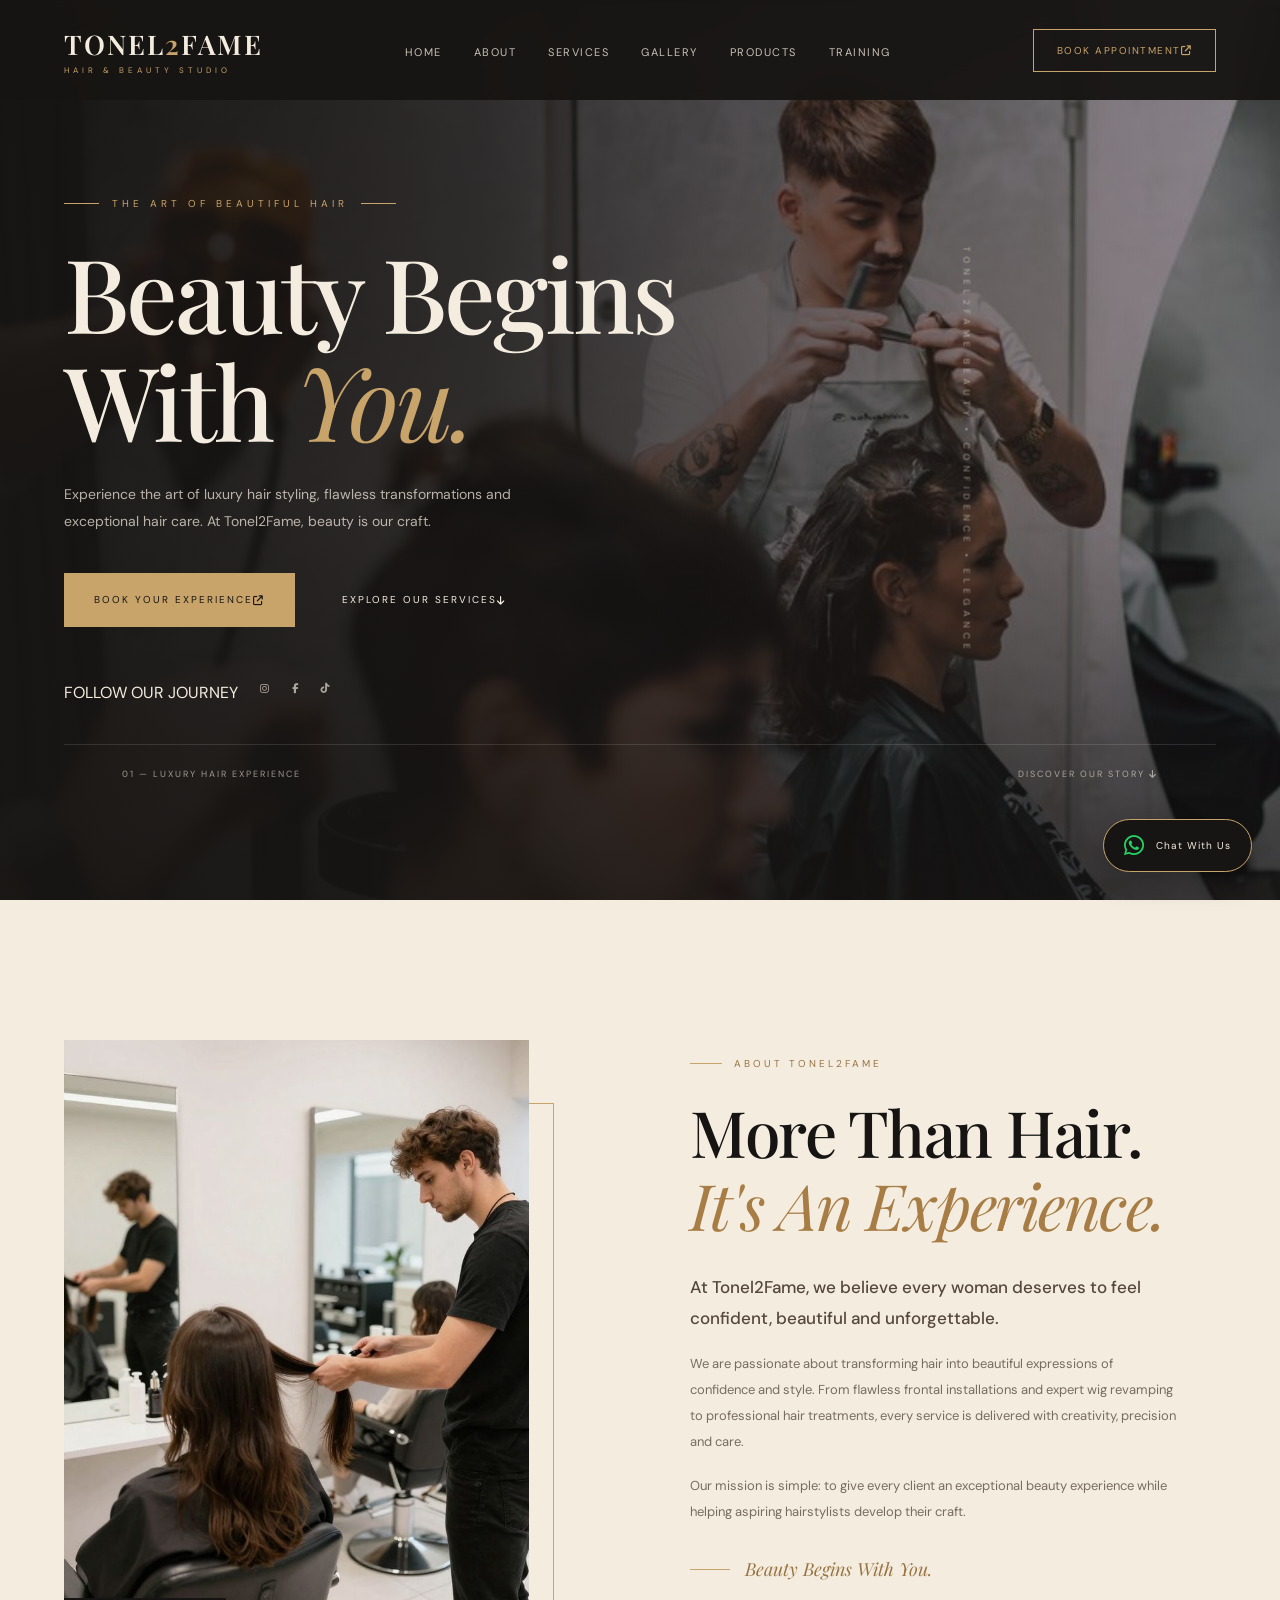
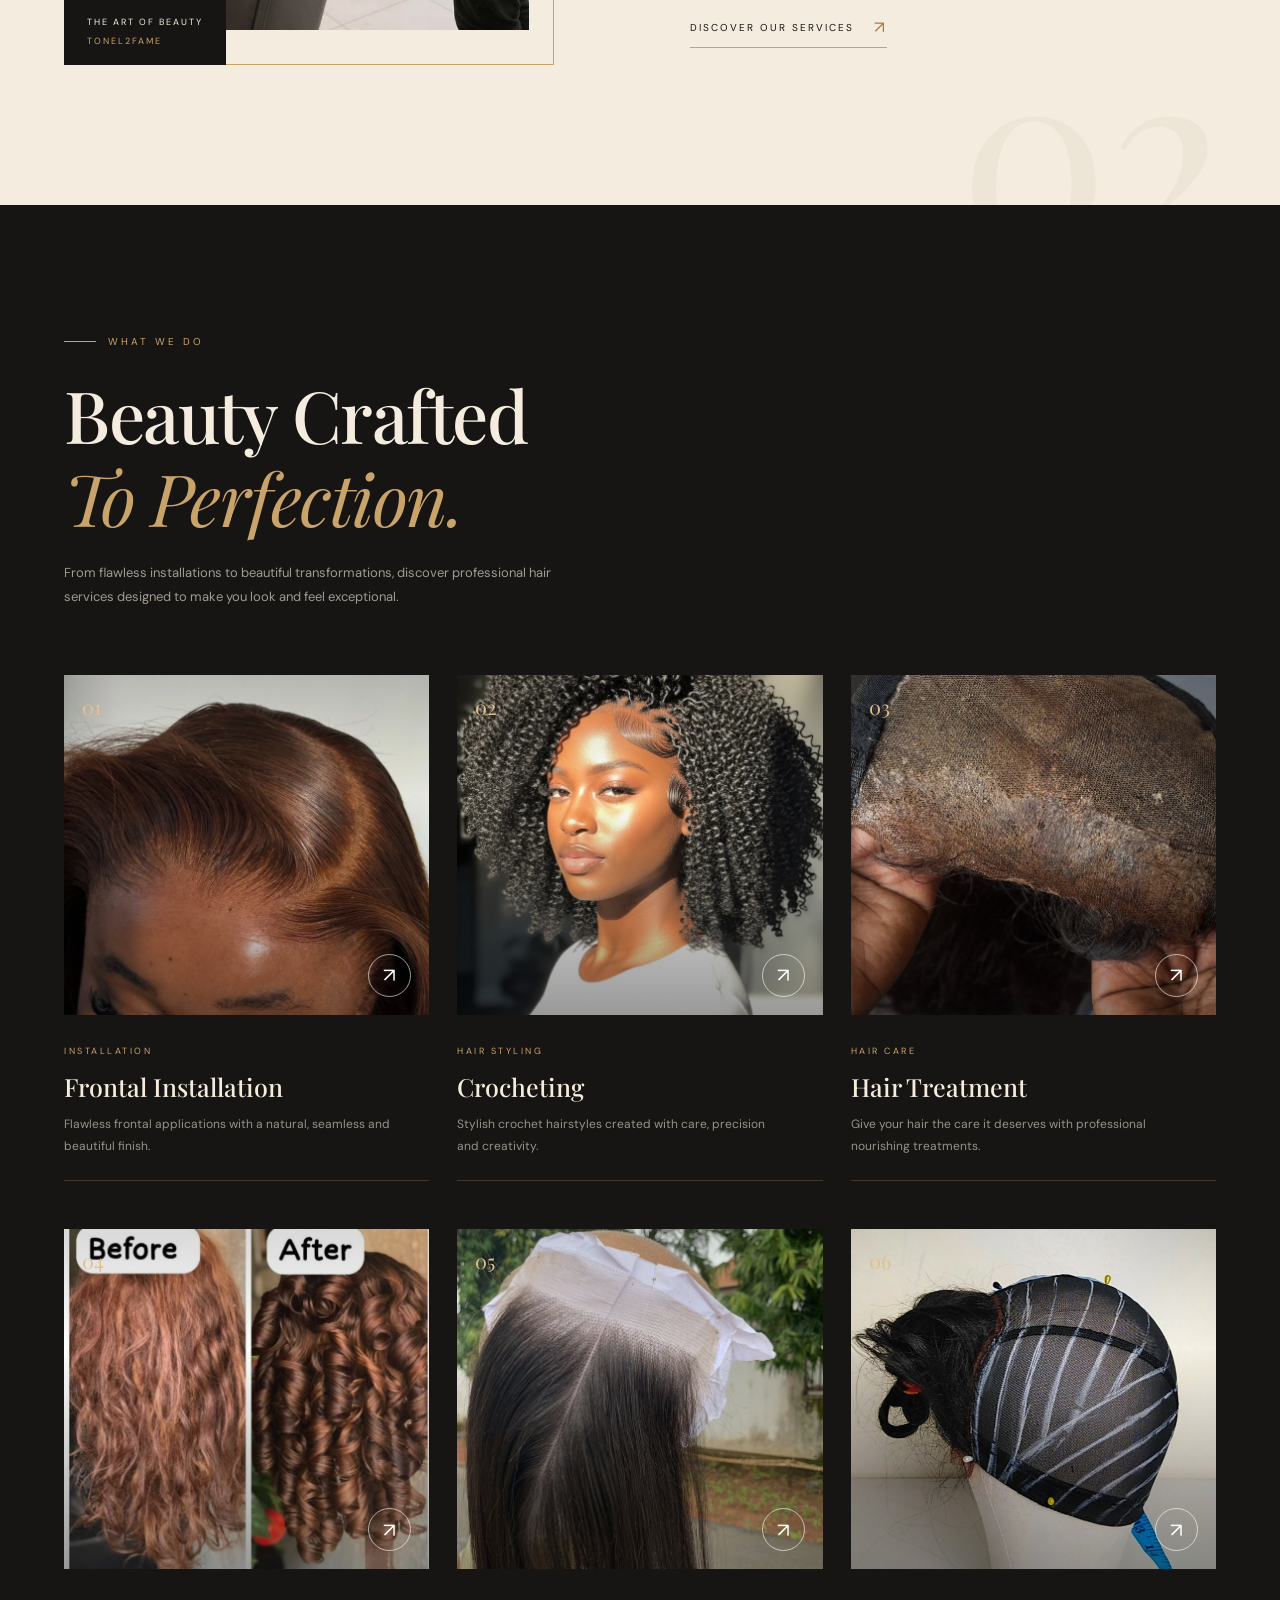
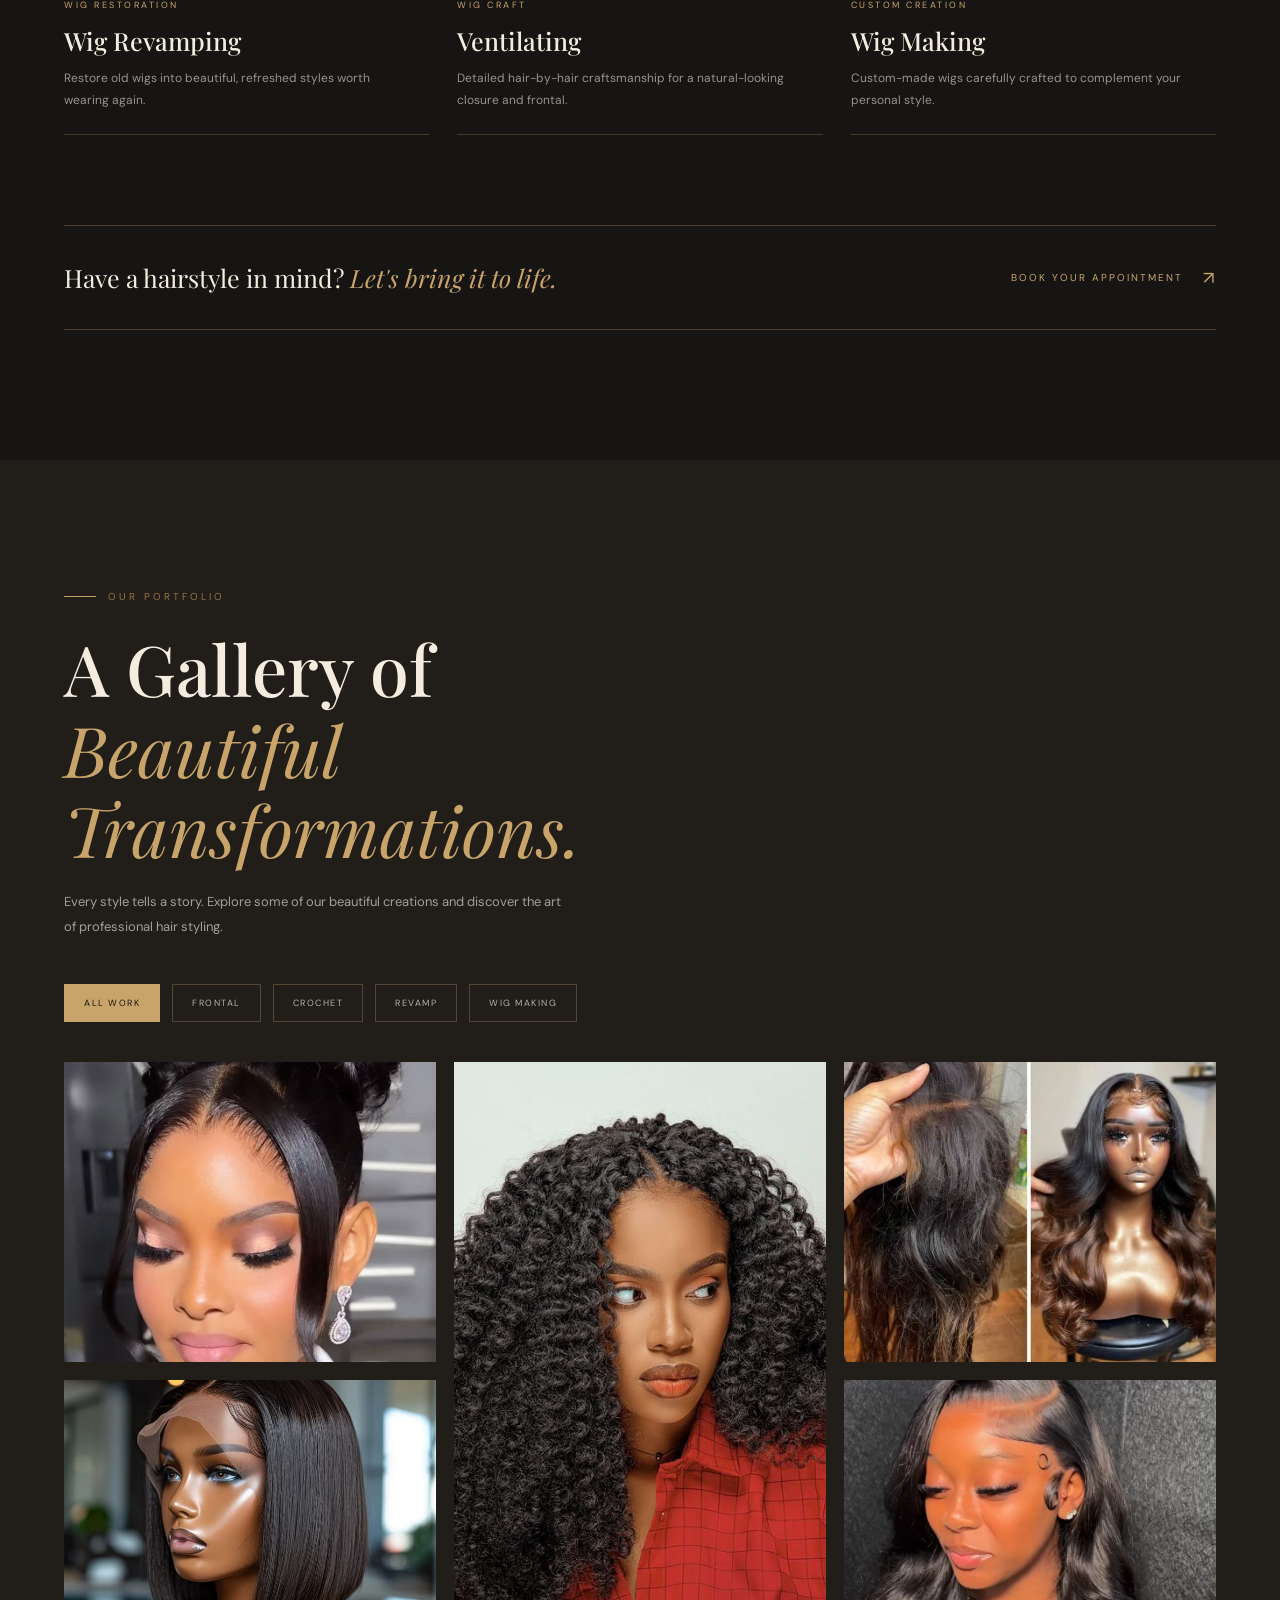
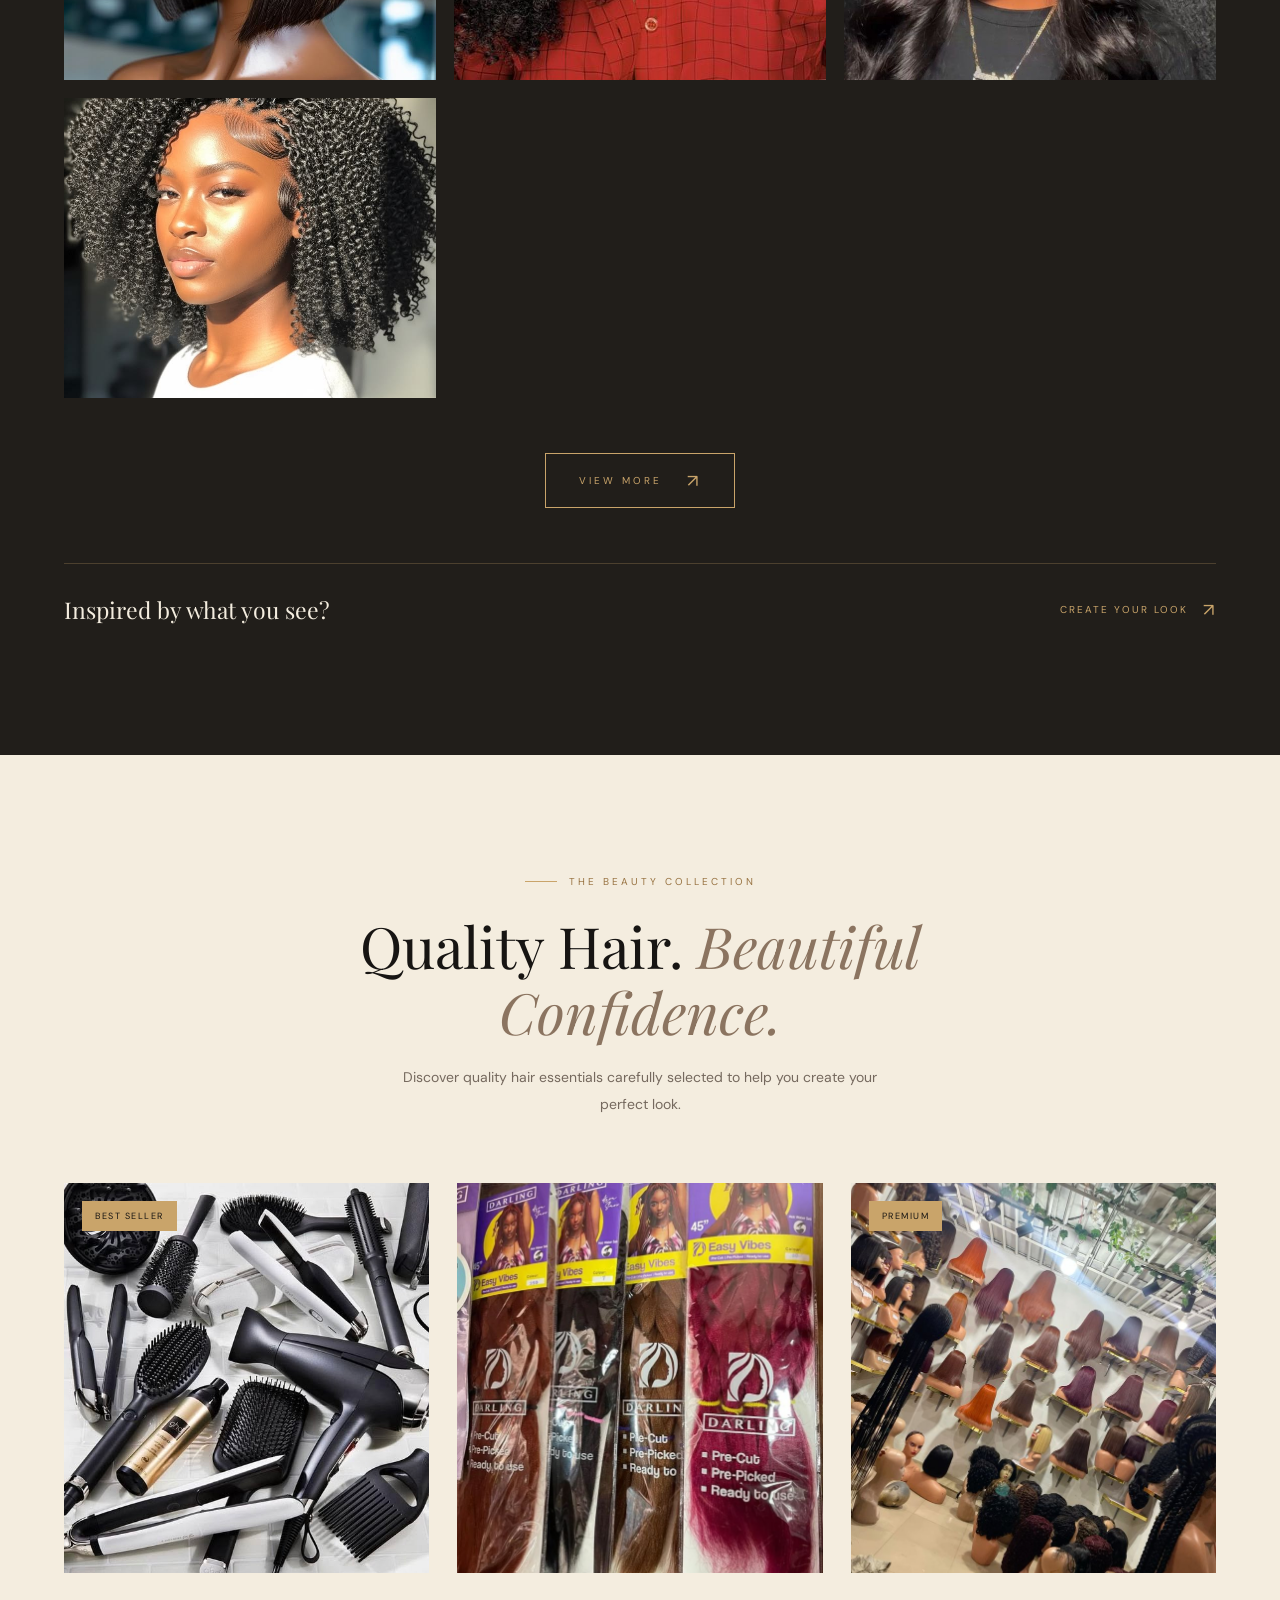
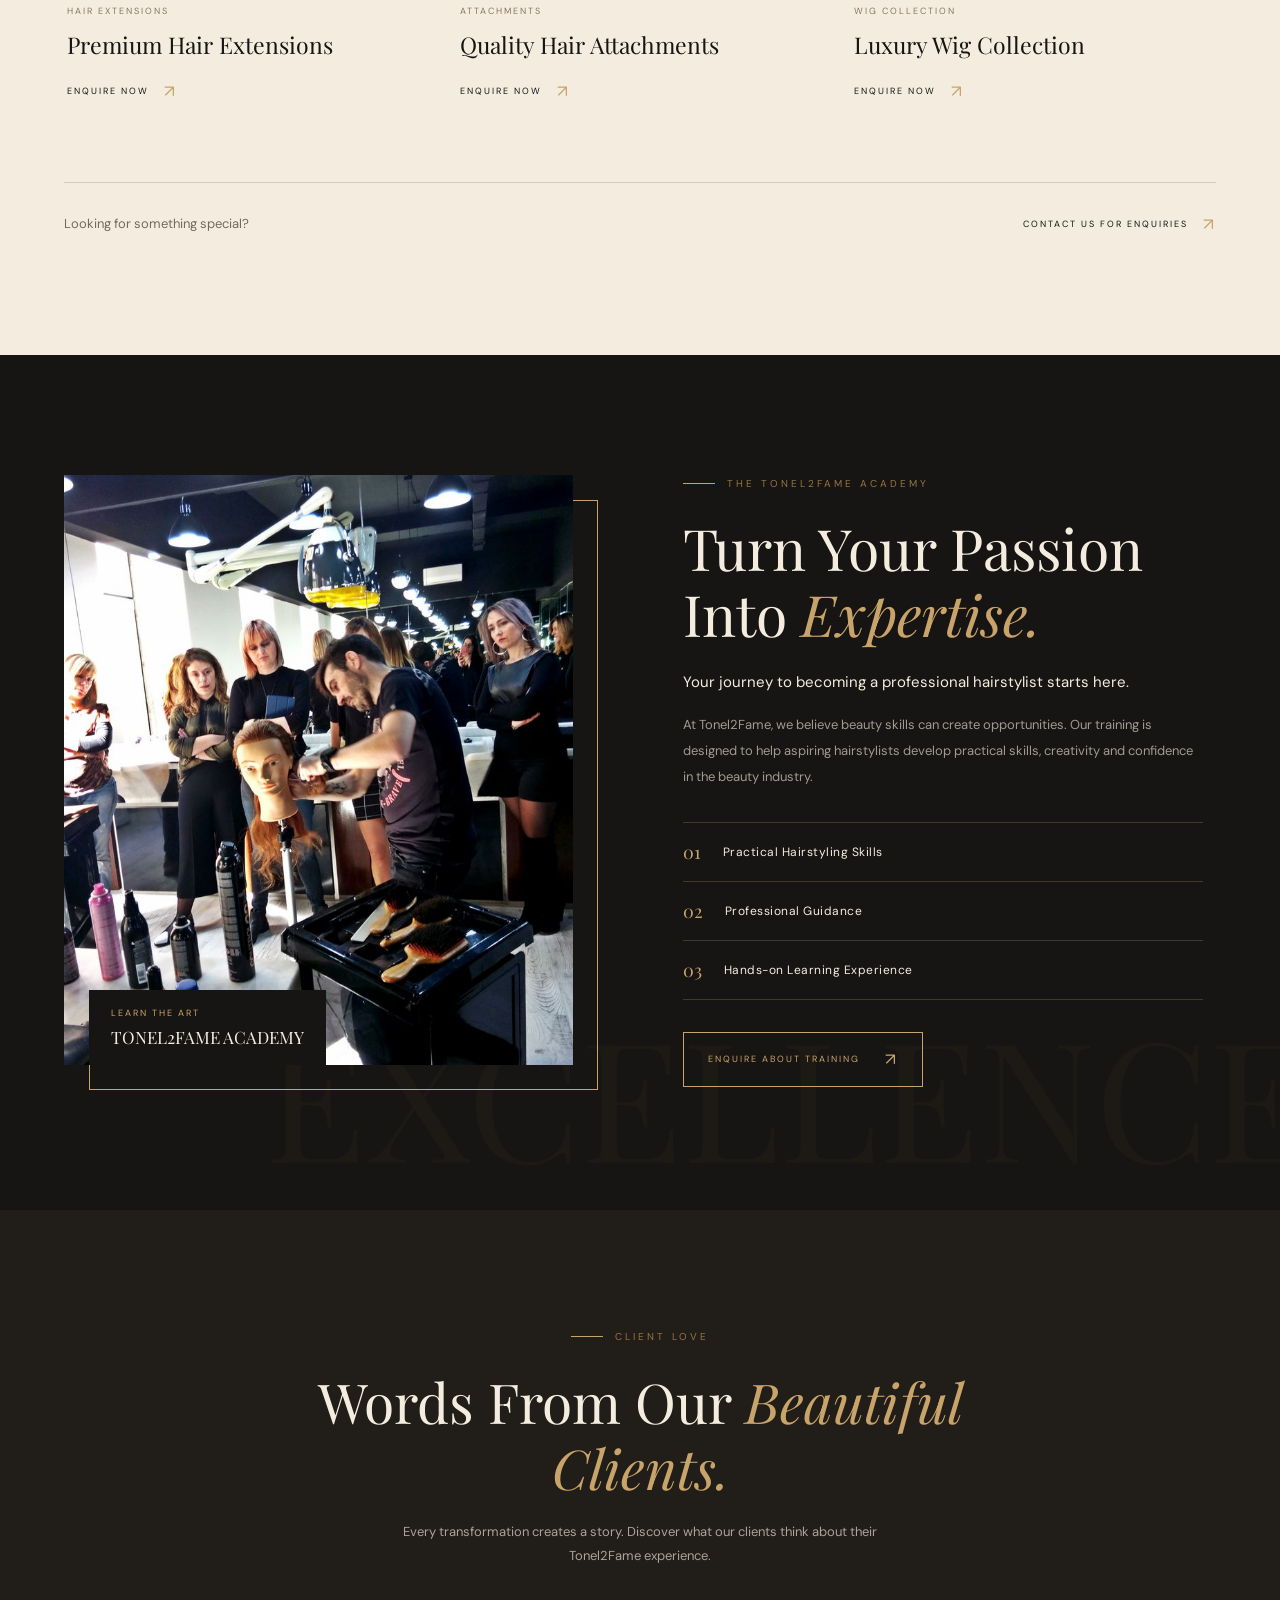
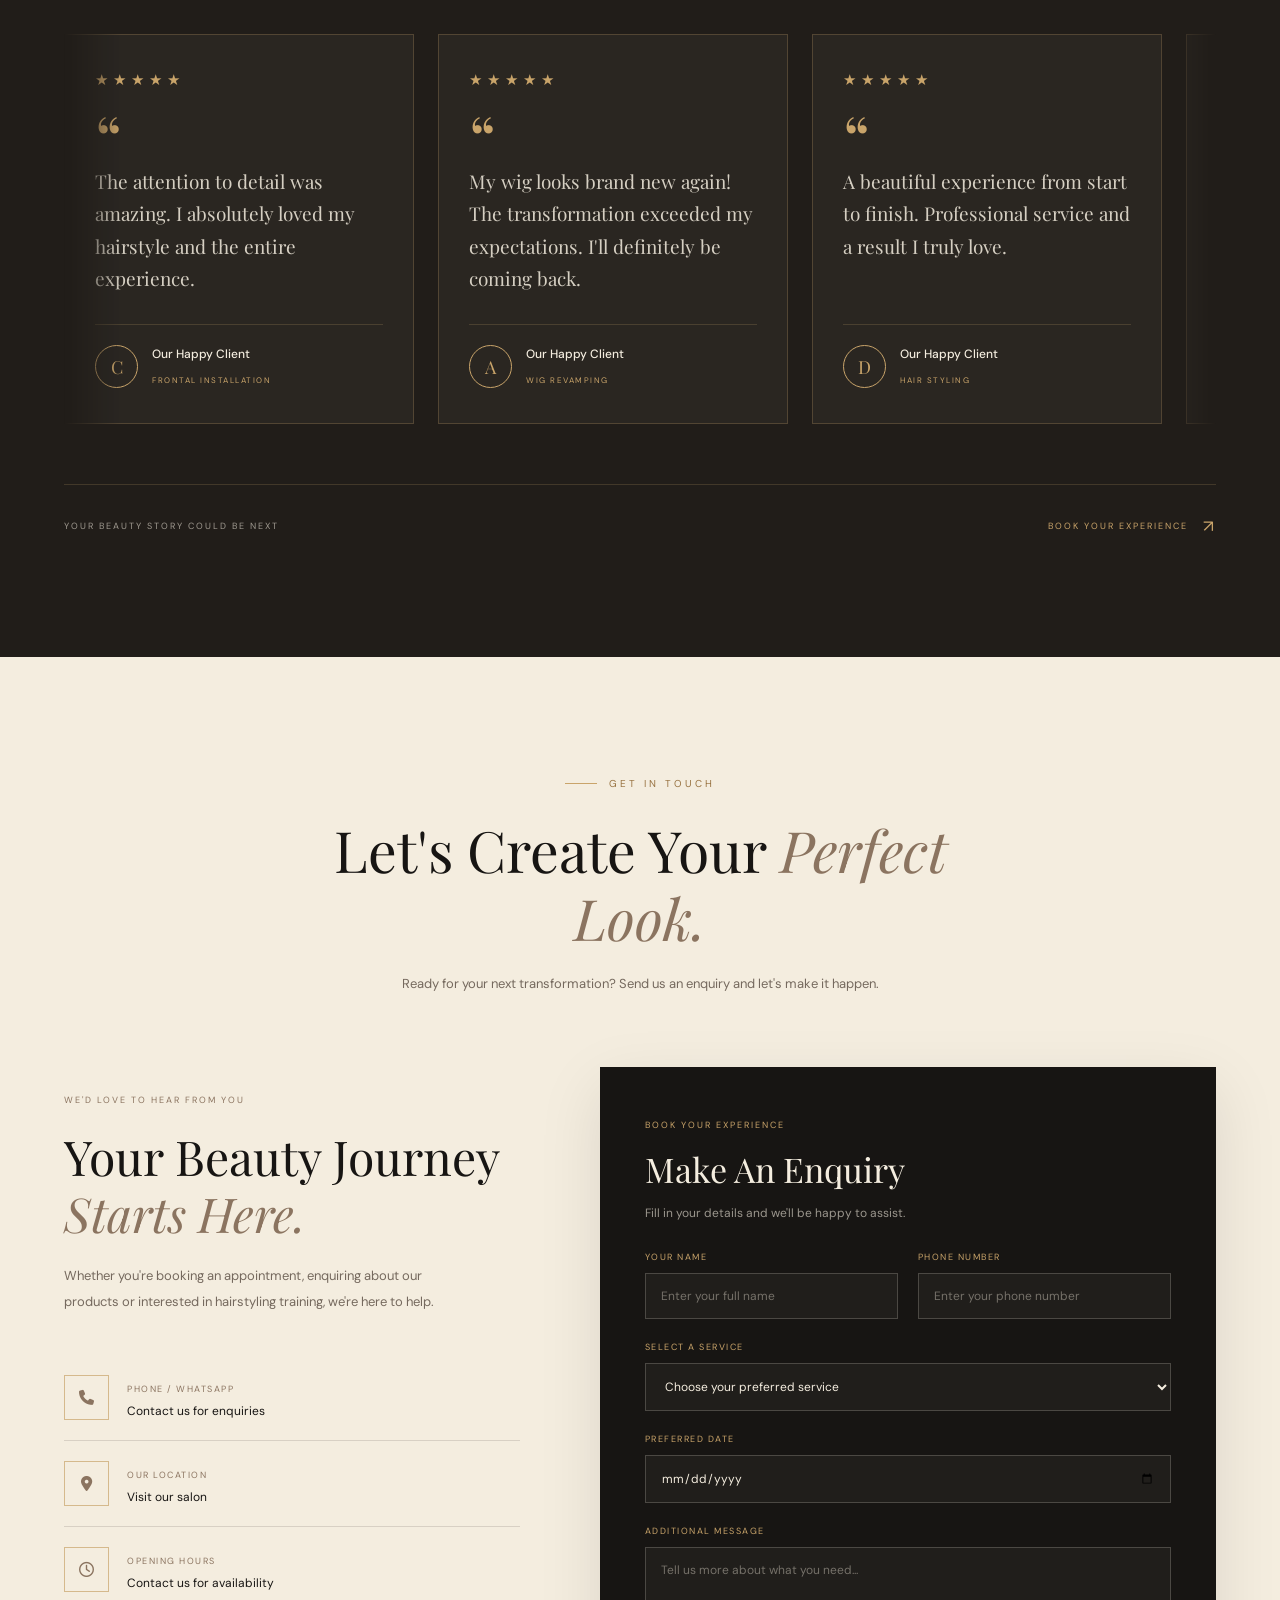
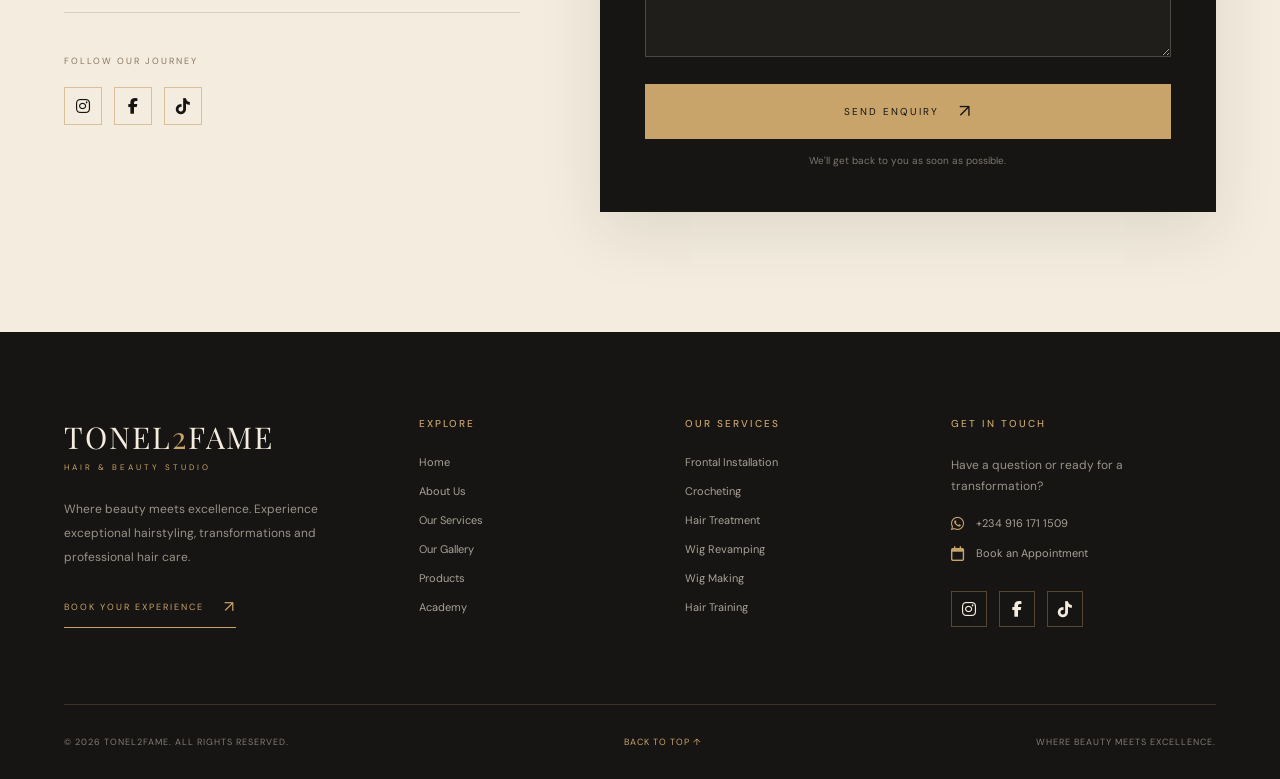
==== commit 0e0f668e: "Fix" ====
--- a/index.html
+++ b/index.html
@@ -51,7 +51,7 @@
 
                 <li><a href="#services" class="nav-link">Services</a></li>
 
-                <li><a href="Gallery.html" class="nav-link">Gallery</a></li>
+                <li><a href="gallery.html" class="nav-link">Gallery</a></li>
 
                 <li><a href="#products" class="nav-link">Products</a></li>
 
--- a/styles.css
+++ b/styles.css
@@ -0,0 +1,2975 @@
+
+/* =========================================
+   TONEL2FAME — LUXURY HAIR & BEAUTY STUDIO
+   Main Stylesheet
+========================================= */
+
+/* GOOGLE FONTS
+   Loaded in index.html
+*/
+
+:root {
+    --black: #171513;
+    --black-light: #211e1a;
+    --gold: #C9A46A;
+    --gold-light: #E1C18B;
+    --cream: #F4EDDF;
+    --white: #ffffff;
+    --mocha: #8B7460;
+
+    --heading-font: "Playfair Display", serif;
+    --body-font: "DM Sans", sans-serif;
+
+    --transition: all 0.4s ease;
+}
+
+/* RESET */
+
+* {
+    margin: 0;
+    padding: 0;
+    box-sizing: border-box;
+}
+
+html {
+    scroll-behavior: smooth;
+    scroll-padding-top: 90px;
+}
+
+body {
+    background: var(--black);
+    color: var(--cream);
+    font-family: var(--body-font);
+    overflow-x: hidden;
+}
+
+a {
+    text-decoration: none;
+    color: inherit;
+}
+
+button {
+    font: inherit;
+}
+
+img {
+    max-width: 100%;
+    display: block;
+}
+
+.container {
+    width: min(1200px, 90%);
+    margin: auto;
+}
+
+/* =========================================
+   NAVIGATION
+========================================= */
+
+.header {
+    position: fixed;
+    top: 0;
+    left: 0;
+    width: 100%;
+    z-index: 99999;
+    isolation: isolate;
+    background: rgba(23, 21, 19, 0.96);
+    backdrop-filter: blur(15px);
+    -webkit-backdrop-filter: blur(15px);
+}
+
+.navbar {
+    min-height: 100px;
+    display: flex;
+    align-items: center;
+    justify-content: space-between;
+    gap: 30px;
+}
+
+/* LOGO */
+
+.logo {
+    display: flex;
+    flex-direction: column;
+    gap: 3px;
+}
+
+.logo-main {
+    font-family: var(--heading-font);
+    font-size: 27px;
+    letter-spacing: 2px;
+    color: var(--cream);
+    font-weight: 600;
+}
+
+.logo-number {
+    color: var(--gold);
+}
+
+.logo-subtitle {
+    font-size: 8px;
+    letter-spacing: 4px;
+    color: var(--gold);
+}
+
+/* NAV LINKS */
+
+.nav-links {
+    display: flex;
+    align-items: center;
+    gap: 32px;
+    list-style: none;
+}
+
+.nav-links a {
+    font-size: 11px;
+    text-transform: uppercase;
+    letter-spacing: 1.5px;
+    color: rgba(244, 237, 223, 0.8);
+    position: relative;
+    transition: var(--transition);
+}
+
+.nav-links a::after {
+    content: "";
+    position: absolute;
+    bottom: -8px;
+    left: 0;
+    width: 0;
+    height: 1px;
+    background: var(--gold);
+    transition: width 0.35s ease;
+}
+
+.nav-links a:hover {
+    color: var(--gold-light);
+}
+
+.nav-links a:hover::after {
+    width: 100%;
+}
+
+/* BOOKING BUTTON */
+
+.nav-booking {
+    display: inline-flex;
+    align-items: center;
+    justify-content: center;
+    padding: 14px 23px;
+    border: 1px solid var(--gold);
+    color: var(--gold);
+    font-size: 10px;
+    letter-spacing: 1.5px;
+    text-transform: uppercase;
+    transition: var(--transition);
+}
+
+.nav-booking:hover {
+    background: var(--gold);
+    color: var(--black);
+}
+
+.mobile-booking {
+    display: none;
+}
+
+/* MOBILE MENU BUTTON */
+
+.menu-toggle {
+    display: none;
+    width: 42px;
+    height: 42px;
+    background: transparent;
+    border: 1px solid rgba(201, 164, 106, 0.5);
+    cursor: pointer;
+    flex-direction: column;
+    justify-content: center;
+    align-items: center;
+    gap: 6px;
+    z-index: 1002;
+}
+
+.menu-toggle span {
+    display: block;
+    width: 19px;
+    height: 1px;
+    background: var(--gold);
+    transition: var(--transition);
+}
+
+/* =========================================
+   HERO SECTION
+========================================= */
+
+.hero {
+    min-height: 100vh;
+    min-height: 100svh;
+    position: relative;
+    display: flex;
+    align-items: center;
+    overflow: hidden;
+    scroll-margin-top: 90px;
+
+    background:
+        linear-gradient(
+            90deg,
+            rgba(23, 21, 19, 0.96) 0%,
+            rgba(23, 21, 19, 0.85) 38%,
+            rgba(23, 21, 19, 0.35) 100%
+        ),
+        linear-gradient(
+            0deg,
+            rgba(23, 21, 19, 0.65),
+            transparent 45%
+        ),
+        url("Images/Main.png");
+
+    background-size: cover;
+    background-position: 70% center;
+    background-repeat: no-repeat;
+}
+
+/* HERO OVERLAY */
+
+.hero-overlay {
+    position: absolute;
+    inset: 0;
+    background:
+        radial-gradient(
+            circle at 75% 45%,
+            rgba(201, 164, 106, 0.08),
+            transparent 35%
+        );
+    pointer-events: none;
+}
+
+/* HERO CONTENT */
+
+.hero-container {
+    position: relative;
+    z-index: 2;
+    padding-top: 100px;
+    padding-bottom: 100px;
+}
+
+.hero-content {
+    max-width: 680px;
+}
+
+/* EYEBROW */
+
+.hero-eyebrow {
+    display: flex;
+    align-items: center;
+    gap: 13px;
+    margin-bottom: 28px;
+    color: var(--gold);
+    font-size: 10px;
+    letter-spacing: 4px;
+    animation: fadeUp 1s 0.3s both;
+}
+
+.eyebrow-line {
+    display: block;
+    width: 35px;
+    height: 1px;
+    background: var(--gold);
+}
+
+/* HERO HEADING */
+
+.hero h1 {
+    font-family: var(--heading-font);
+    font-size: clamp(58px, 8vw, 108px);
+    line-height: 1.05;
+    font-weight: 500;
+    letter-spacing: -3px;
+    color: var(--cream);
+    animation: fadeUp 1.1s 0.5s both;
+}
+
+.hero h1 em {
+    color: var(--gold);
+    font-weight: 400;
+}
+
+/* DESCRIPTION */
+
+.hero-description {
+    max-width: 490px;
+    margin-top: 28px;
+    color: rgba(244, 237, 223, 0.72);
+    font-size: 14px;
+    line-height: 1.9;
+    animation: fadeUp 1s 0.75s both;
+}
+
+/* HERO BUTTONS */
+
+.hero-buttons {
+    display: flex;
+    align-items: center;
+    gap: 18px;
+    margin-top: 38px;
+    flex-wrap: wrap;
+    animation: fadeUp 1s 0.95s both;
+}
+
+.btn {
+    min-height: 54px;
+    padding: 0 29px;
+    display: inline-flex;
+    align-items: center;
+    justify-content: center;
+    font-size: 10px;
+    text-transform: uppercase;
+    letter-spacing: 2px;
+    transition: var(--transition);
+}
+
+.btn-primary {
+    background: var(--gold);
+    color: var(--black);
+    border: 1px solid var(--gold);
+}
+
+.btn-primary:hover {
+    background: var(--gold-light);
+    transform: translateY(-4px);
+    box-shadow: 0 12px 30px rgba(201, 164, 106, 0.18);
+}
+
+.btn-outline {
+    border: 1px solid rgba(244, 237, 223, 0.45);
+    color: var(--cream);
+}
+
+.btn-outline:hover {
+    border-color: var(--gold);
+    color: var(--gold);
+    transform: translateY(-4px);
+}
+
+/* SOCIAL LINKS */
+
+.hero-socials {
+    display: flex;
+    gap: 22px;
+    margin-top: 55px;
+    animation: fadeUp 1s 1.1s both;
+}
+
+.hero-socials a {
+    font-size: 10px;
+    color: rgba(244, 237, 223, 0.65);
+    letter-spacing: 1px;
+    transition: var(--transition);
+}
+
+.hero-socials a:hover {
+    color: var(--gold);
+}
+
+/* SIDE LABEL */
+
+.hero-side-label {
+    position: absolute;
+    right: 4%;
+    top: 50%;
+    transform: translateY(-50%) rotate(90deg);
+    transform-origin: center;
+    color: rgba(244, 237, 223, 0.55);
+    font-size: 9px;
+    letter-spacing: 5px;
+}
+
+/* HERO BOTTOM */
+
+.hero-bottom {
+    position: absolute;
+    bottom: 0;
+    left: 0;
+    width: 100%;
+    padding: 23px 5%;
+    display: flex;
+    align-items: center;
+    justify-content: space-between;
+    border-top: 1px solid rgba(255, 255, 255, 0.12);
+    color: rgba(244, 237, 223, 0.6);
+    font-size: 9px;
+    letter-spacing: 2px;
+    z-index: 3;
+}
+
+.hero-bottom span:last-child {
+    color: var(--gold);
+}
+
+/* =========================================
+   ANIMATIONS
+========================================= */
+
+@keyframes fadeUp {
+    from {
+        opacity: 0;
+        transform: translateY(35px);
+    }
+
+    to {
+        opacity: 1;
+        transform: translateY(0);
+    }
+}
+
+@keyframes navReveal {
+    from {
+        opacity: 0;
+        transform: translateY(-20px);
+    }
+
+    to {
+        opacity: 1;
+        transform: translateY(0);
+    }
+}
+
+/* =========================================
+   RESPONSIVE DESIGN
+========================================= */
+
+@media (max-width: 1000px) {
+
+    .navbar {
+        gap: 20px;
+    }
+
+    .nav-links {
+        gap: 18px;
+    }
+
+    .nav-links a {
+        font-size: 10px;
+    }
+
+    .nav-booking {
+        padding: 12px 15px;
+        font-size: 9px;
+    }
+}
+
+@media (max-width: 768px) {
+
+    .navbar {
+        min-height: 82px;
+    }
+
+    .logo-main {
+        font-size: 23px;
+    }
+
+    .menu-toggle {
+        display: flex;
+        position: relative;
+        z-index: 1002;
+    }
+
+    .nav-booking {
+        display: none;
+    }
+
+    .mobile-booking {
+        display: flex;
+        margin-top: 25px;
+        width: 100%;
+        max-width: 250px;
+    }
+
+    /* SIDE NAVIGATION DRAWER */
+
+    .nav-links {
+        position: fixed;
+        top: 0;
+        right: 0;
+
+        width: min(82vw, 360px);
+        height: 100vh;
+        height: 100dvh;
+
+        display: flex;
+        flex-direction: column;
+        justify-content: center;
+        align-items: flex-start;
+        gap: 30px;
+
+        padding: 90px 35px 40px;
+
+        background: linear-gradient(
+            145deg,
+            #211e1a 0%,
+            #171513 65%,
+            #100f0d 100%
+        );
+
+        border-left: 1px solid rgba(201, 164, 106, 0.25);
+        box-shadow: -15px 0 50px rgba(0, 0, 0, 0.35);
+
+        z-index: 1001;
+
+        transform: translateX(105%);
+        visibility: hidden;
+        transition:
+            transform 0.5s cubic-bezier(0.77, 0, 0.175, 1),
+            visibility 0.5s ease;
+    }
+
+    /* DARK BLURRED BACKDROP */
+
+    .nav-links::before {
+    content: "";
+    position: absolute;
+    top: 0;
+    right: 100%;
+    width: 100vw;
+    height: 100%;
+
+    background: rgba(0, 0, 0, 0.65);
+    backdrop-filter: blur(7px);
+    -webkit-backdrop-filter: blur(7px);
+
+    opacity: 0;
+    pointer-events: none;
+    transition: opacity 0.4s ease;
+}
+
+.nav-links.active::before {
+    opacity: 1;
+    pointer-events: auto;
+}
+    /* SIDE NAVIGATION LINKS */
+
+    .nav-links li {
+        width: 100%;
+    }
+
+    .nav-links a {
+        display: inline-block;
+        font-family: var(--heading-font);
+        font-size: 24px;
+        text-transform: none;
+        letter-spacing: 0;
+        color: var(--cream);
+        transition: color 0.3s ease, transform 0.3s ease;
+    }
+
+    .nav-links a:hover {
+        color: var(--gold);
+        transform: translateX(7px);
+    }
+
+    .nav-links a::after {
+        bottom: -7px;
+    }
+
+    /* MOBILE BOOKING BUTTON */
+
+    .mobile-booking {
+        justify-content: center;
+        align-items: center;
+        padding: 15px 20px;
+        border: 1px solid var(--gold);
+        color: var(--gold);
+        font-size: 10px;
+        letter-spacing: 1.5px;
+        text-transform: uppercase;
+        transition: var(--transition);
+    }
+
+    .mobile-booking:hover {
+        background: var(--gold);
+        color: var(--black);
+    }
+
+    /* HAMBURGER TO CLOSE ANIMATION */
+
+    .menu-toggle.active span:nth-child(1) {
+        transform: translateY(7px) rotate(45deg);
+    }
+
+    .menu-toggle.active span:nth-child(2) {
+        opacity: 0;
+    }
+
+    .menu-toggle.active span:nth-child(3) {
+        transform: translateY(-7px) rotate(-45deg);
+    }
+
+    .hero {
+        min-height: 100svh;
+        background-position: 62% center;
+    }
+
+    .hero-container {
+        padding-top: 140px;
+        padding-bottom: 140px;
+    }
+
+    .hero-content {
+        max-width: 560px;
+    }
+
+    .hero h1 {
+        font-size: clamp(55px, 11vw, 78px);
+        letter-spacing: -2px;
+    }
+
+    .hero-description {
+        font-size: 13px;
+        max-width: 420px;
+    }
+
+    .hero-side-label {
+        display: none;
+    }
+
+    .hero-bottom {
+        padding: 19px 5%;
+        font-size: 8px;
+    }
+}
+
+@media (max-width: 480px) {
+
+    .container {
+        width: 88%;
+    }
+
+    .hero {
+        background-position: 60% center;
+    }
+
+    .hero-container {
+        padding-top: 130px;
+        padding-bottom: 145px;
+    }
+
+    .hero-eyebrow {
+        font-size: 8px;
+        letter-spacing: 2.5px;
+        gap: 8px;
+    }
+
+    .eyebrow-line {
+        width: 22px;
+    }
+
+    .hero h1 {
+        font-size: clamp(49px, 13vw, 65px);
+        line-height: 1.12;
+        letter-spacing: -2px;
+    }
+
+    .hero-description {
+        font-size: 12px;
+        line-height: 1.8;
+        margin-top: 22px;
+    }
+
+    .hero-buttons {
+        gap: 12px;
+        margin-top: 28px;
+    }
+
+    .btn {
+        min-height: 49px;
+        padding: 0 19px;
+        font-size: 9px;
+        letter-spacing: 1px;
+    }
+
+    .hero-socials {
+        margin-top: 38px;
+        gap: 17px;
+    }
+
+    .hero-bottom {
+        padding: 16px 6%;
+        font-size: 7px;
+        letter-spacing: 1px;
+    }
+}
+
+/* =========================================
+   ACCESSIBILITY
+========================================= */
+
+@media (prefers-reduced-motion: reduce) {
+
+    *,
+    *::before,
+    *::after {
+        scroll-behavior: auto !important;
+        animation-duration: 0.01ms !important;
+        animation-iteration-count: 1 !important;
+        transition-duration: 0.01ms !important;
+    }
+}
+
+
+/* =========================================
+   SCROLL REVEAL ANIMATIONS
+========================================= */
+
+.reveal {
+    opacity: 0;
+    transform: translateY(45px);
+    transition:
+        opacity 0.9s ease,
+        transform 0.9s ease;
+}
+
+.reveal-left {
+    opacity: 0;
+    transform: translateX(-45px);
+    transition:
+        opacity 0.9s ease,
+        transform 0.9s ease;
+}
+
+.reveal-right {
+    opacity: 0;
+    transform: translateX(45px);
+    transition:
+        opacity 0.9s ease,
+        transform 0.9s ease;
+}
+
+.reveal.revealed,
+.reveal-left.revealed,
+.reveal-right.revealed {
+    opacity: 1;
+    transform: translate(0, 0);
+}
+
+@media (prefers-reduced-motion: reduce) {
+    .reveal,
+    .reveal-left,
+    .reveal-right {
+        opacity: 1;
+        transform: none;
+        transition: none;
+    }
+}
+
+
+/* =========================================
+   ABOUT TONEL2FAME
+========================================= */
+
+.about-section {
+    position: relative;
+    padding: 140px 0;
+    background: var(--cream);
+    color: var(--black);
+    overflow: hidden;
+}
+
+.about-container {
+    display: grid;
+    grid-template-columns: 1fr 1fr;
+    align-items: center;
+    gap: 100px;
+}
+
+/* IMAGE */
+
+.about-image-wrap {
+    position: relative;
+    max-width: 490px;
+    width: 100%;
+    padding: 0 25px 35px 0;
+}
+
+.about-image {
+    position: relative;
+    height: 590px;
+    overflow: hidden;
+    background: #d8c8b3;
+    z-index: 2;
+}
+
+.about-image img {
+    width: 100%;
+    height: 100%;
+    object-fit: cover;
+    transition: transform 1s ease;
+}
+
+.about-image-wrap:hover .about-image img {
+    transform: scale(1.06);
+}
+
+.about-image-frame {
+    position: absolute;
+    right: 0;
+    bottom: 0;
+    width: 85%;
+    height: 90%;
+    border: 1px solid var(--gold);
+    z-index: 1;
+}
+
+.about-image-caption {
+    position: absolute;
+    left: 0;
+    bottom: 0;
+    z-index: 3;
+    display: flex;
+    flex-direction: column;
+    gap: 7px;
+    padding: 18px 23px;
+    background: var(--black);
+    color: var(--cream);
+    font-size: 9px;
+    letter-spacing: 2px;
+}
+
+.about-image-caption span:last-child {
+    color: var(--gold);
+}
+
+/* CONTENT */
+
+.about-content {
+    position: relative;
+    z-index: 2;
+}
+
+.section-eyebrow {
+    display: flex;
+    align-items: center;
+    gap: 12px;
+    margin-bottom: 25px;
+    color: #987342;
+    font-size: 10px;
+    letter-spacing: 3px;
+}
+
+.section-eyebrow span {
+    width: 32px;
+    height: 1px;
+    background: var(--gold);
+}
+
+.about-content h2 {
+    max-width: 550px;
+    font-family: var(--heading-font);
+    font-size: clamp(42px, 5vw, 65px);
+    line-height: 1.15;
+    font-weight: 500;
+    letter-spacing: -1.5px;
+}
+
+.about-content h2 em {
+    display: block;
+    color: #A77D45;
+    font-weight: 400;
+}
+
+.about-intro {
+    margin-top: 30px;
+    max-width: 490px;
+    color: #54483c;
+    font-size: 17px;
+    line-height: 1.8;
+    font-weight: 500;
+}
+
+.about-description {
+    margin-top: 18px;
+    max-width: 490px;
+    color: #776c61;
+    font-size: 13px;
+    line-height: 2;
+}
+
+/* SIGNATURE */
+
+.about-signature {
+    display: flex;
+    align-items: center;
+    gap: 15px;
+    margin-top: 32px;
+    color: #987342;
+    font-family: var(--heading-font);
+    font-size: 18px;
+    font-style: italic;
+}
+
+.signature-line {
+    width: 40px;
+    height: 1px;
+    background: var(--gold);
+}
+
+/* ABOUT LINK */
+
+.about-link {
+    display: inline-flex;
+    align-items: center;
+    gap: 20px;
+    margin-top: 35px;
+    padding-bottom: 9px;
+    border-bottom: 1px solid var(--gold);
+    color: var(--black);
+    font-size: 10px;
+    letter-spacing: 2px;
+    transition: var(--transition);
+}
+
+.about-link span {
+    color: #A77D45;
+    font-size: 17px;
+    transition: transform 0.3s ease;
+}
+
+.about-link:hover {
+    color: #A77D45;
+}
+
+.about-link:hover span {
+    transform: translate(5px, -5px);
+}
+
+/* BACKGROUND DECORATION */
+
+.about-decoration {
+    position: absolute;
+    right: 4%;
+    bottom: -65px;
+    color: rgba(139, 116, 96, 0.06);
+    font-family: var(--heading-font);
+    font-size: 250px;
+    line-height: 1;
+    pointer-events: none;
+}
+
+/* TABLET */
+
+@media (max-width: 900px) {
+
+    .about-section {
+        padding: 100px 0;
+    }
+
+    .about-container {
+        gap: 55px;
+    }
+
+    .about-image {
+        height: 480px;
+    }
+
+    .about-content h2 {
+        font-size: 48px;
+    }
+}
+
+/* MOBILE */
+
+@media (max-width: 650px) {
+
+    .about-section {
+        padding: 85px 0;
+    }
+
+    .about-container {
+        grid-template-columns: 1fr;
+        gap: 55px;
+    }
+
+    .about-image-wrap {
+        max-width: 440px;
+        margin: auto;
+    }
+
+    .about-image {
+        height: 450px;
+    }
+
+    .about-content h2 {
+        font-size: 46px;
+    }
+
+    .about-intro {
+        font-size: 15px;
+    }
+
+    .about-description {
+        font-size: 12px;
+    }
+
+    .about-decoration {
+        font-size: 150px;
+        bottom: -30px;
+    }
+}
+
+@media (max-width: 380px) {
+
+    .about-image {
+        height: 370px;
+    }
+
+    .about-content h2 {
+        font-size: 39px;
+    }
+}
+
+
+/* =========================================
+   TONEL2FAME — SERVICES SECTION
+========================================= */
+
+.services-section {
+    position: relative;
+    padding: 130px 0;
+    background: var(--black);
+    overflow: hidden;
+}
+
+/* SECTION HEADING */
+
+.services-heading {
+    max-width: 650px;
+    margin-bottom: 65px;
+}
+
+.services-heading .section-eyebrow {
+    color: var(--gold);
+}
+
+.services-heading h2 {
+    font-family: var(--heading-font);
+    font-size: clamp(45px, 6vw, 72px);
+    font-weight: 500;
+    line-height: 1.15;
+    letter-spacing: -1.5px;
+    color: var(--cream);
+}
+
+.services-heading h2 em {
+    display: block;
+    color: var(--gold);
+    font-weight: 400;
+}
+
+.services-heading > p {
+    max-width: 490px;
+    margin-top: 22px;
+    color: rgba(244, 237, 223, 0.62);
+    font-size: 13px;
+    line-height: 1.9;
+}
+
+/* SERVICES GRID */
+
+.services-grid {
+    display: grid;
+    grid-template-columns: repeat(3, 1fr);
+    gap: 48px 28px;
+}
+
+/* SERVICE CARD */
+
+.service-card {
+    min-width: 0;
+    background: transparent;
+    transition: transform 0.4s ease;
+}
+
+.service-card:hover {
+    transform: translateY(-8px);
+}
+
+/* IMAGE */
+
+.service-image {
+    position: relative;
+    height: 340px;
+    overflow: hidden;
+    background: #29231e;
+}
+
+.service-image::after {
+    content: "";
+    position: absolute;
+    inset: 0;
+    background: linear-gradient(
+        180deg,
+        rgba(0, 0, 0, 0.15),
+        transparent 35%,
+        rgba(0, 0, 0, 0.4)
+    );
+    pointer-events: none;
+}
+
+.service-image img {
+    width: 100%;
+    height: 100%;
+    object-fit: cover;
+    transition: transform 0.9s ease;
+}
+
+.service-card:hover .service-image img {
+    transform: scale(1.08);
+}
+
+/* NUMBER */
+
+.service-number {
+    position: absolute;
+    top: 18px;
+    left: 18px;
+    z-index: 2;
+    color: var(--gold-light);
+    font-family: var(--heading-font);
+    font-size: 20px;
+}
+
+/* ARROW */
+
+.service-arrow {
+    position: absolute;
+    right: 18px;
+    bottom: 18px;
+    z-index: 3;
+    width: 43px;
+    height: 43px;
+    display: grid;
+    place-items: center;
+    border: 1px solid rgba(255, 255, 255, 0.6);
+    border-radius: 50%;
+    color: white;
+    font-size: 20px;
+    transition: var(--transition);
+}
+
+.service-arrow:hover {
+    background: var(--gold);
+    border-color: var(--gold);
+    color: var(--black);
+    transform: rotate(45deg);
+}
+
+/* SERVICE INFORMATION */
+
+.service-info {
+    padding: 23px 0 0;
+    border-bottom: 1px solid rgba(201, 164, 106, 0.25);
+    padding-bottom: 23px;
+}
+
+.service-category {
+    color: var(--gold);
+    font-size: 9px;
+    letter-spacing: 2.5px;
+}
+
+.service-info h3 {
+    margin-top: 11px;
+    font-family: var(--heading-font);
+    font-size: 25px;
+    font-weight: 500;
+    color: var(--cream);
+    transition: color 0.3s ease;
+}
+
+.service-card:hover .service-info h3 {
+    color: var(--gold-light);
+}
+
+.service-info p {
+    max-width: 330px;
+    margin-top: 11px;
+    color: rgba(244, 237, 223, 0.58);
+    font-size: 12px;
+    line-height: 1.8;
+}
+
+/* BOTTOM CTA */
+
+.services-bottom {
+    display: flex;
+    justify-content: space-between;
+    align-items: center;
+    gap: 25px;
+    margin-top: 90px;
+    padding: 35px 0;
+    border-top: 1px solid rgba(201, 164, 106, 0.3);
+    border-bottom: 1px solid rgba(201, 164, 106, 0.3);
+}
+
+.services-bottom p {
+    color: var(--cream);
+    font-family: var(--heading-font);
+    font-size: 25px;
+}
+
+.services-bottom p span {
+    color: var(--gold);
+    font-style: italic;
+}
+
+.services-cta {
+    display: inline-flex;
+    align-items: center;
+    gap: 20px;
+    color: var(--gold);
+    font-size: 10px;
+    letter-spacing: 2px;
+    transition: var(--transition);
+}
+
+.services-cta span {
+    font-size: 18px;
+    transition: transform 0.3s ease;
+}
+
+.services-cta:hover span {
+    transform: translate(5px, -5px);
+}
+
+/* TABLET */
+
+@media (max-width: 950px) {
+
+    .services-grid {
+        grid-template-columns: repeat(2, 1fr);
+        gap: 40px 22px;
+    }
+
+    .service-image {
+        height: 320px;
+    }
+}
+
+/* MOBILE */
+
+@media (max-width: 600px) {
+
+    .services-section {
+        padding: 90px 0;
+    }
+
+    .services-heading {
+        margin-bottom: 45px;
+    }
+
+    .services-heading h2 {
+        font-size: 49px;
+    }
+
+    .services-grid {
+        grid-template-columns: 1fr;
+        gap: 38px;
+    }
+
+    .service-image {
+        height: 390px;
+    }
+
+    .service-info h3 {
+        font-size: 24px;
+    }
+
+    .services-bottom {
+        align-items: flex-start;
+        flex-direction: column;
+        margin-top: 60px;
+    }
+
+    .services-bottom p {
+        font-size: 22px;
+    }
+}
+
+@media (max-width: 380px) {
+
+    .service-image {
+        height: 320px;
+    }
+
+    .services-heading h2 {
+        font-size: 42px;
+    }
+}
+
+
+
+/* =========================================
+   TONEL2FAME — GALLERY
+========================================= */
+
+.gallery-section {
+    position: relative;
+    padding: 130px 0;
+    background: #211e1a;
+    overflow: hidden;
+}
+
+/* HEADER */
+
+.gallery-heading {
+    max-width: 700px;
+    margin-bottom: 45px;
+}
+
+.gallery-heading h2 {
+    font-family: var(--heading-font);
+    font-size: clamp(42px, 6vw, 70px);
+    font-weight: 500;
+    line-height: 1.15;
+    color: var(--cream);
+}
+
+.gallery-heading h2 em {
+    display: block;
+    color: var(--gold);
+    font-weight: 400;
+}
+
+.gallery-heading > p {
+    max-width: 500px;
+    margin-top: 20px;
+    color: rgba(244, 237, 223, 0.62);
+    font-size: 13px;
+    line-height: 1.9;
+}
+
+/* FILTERS */
+
+.gallery-filters {
+    display: flex;
+    align-items: center;
+    flex-wrap: wrap;
+    gap: 12px;
+    margin-bottom: 40px;
+}
+
+.filter-btn {
+    padding: 12px 19px;
+    background: transparent;
+    border: 1px solid rgba(201, 164, 106, 0.3);
+    color: rgba(244, 237, 223, 0.7);
+    font-size: 9px;
+    letter-spacing: 1.5px;
+    cursor: pointer;
+    transition: var(--transition);
+}
+
+.filter-btn:hover,
+.filter-btn.active {
+    background: var(--gold);
+    border-color: var(--gold);
+    color: var(--black);
+}
+
+/* GALLERY GRID */
+
+.gallery-grid {
+    display: grid;
+    grid-template-columns: repeat(3, 1fr);
+    grid-auto-rows: 300px;
+    gap: 18px;
+}
+
+.gallery-item {
+    position: relative;
+    overflow: hidden;
+    background: #302a24;
+}
+
+.gallery-item.gallery-tall {
+    grid-row: span 2;
+}
+
+.gallery-item img {
+    width: 100%;
+    height: 100%;
+    object-fit: cover;
+    transition: transform 0.9s ease;
+}
+
+.gallery-item:hover img {
+    transform: scale(1.08);
+}
+
+/* OVERLAY */
+
+.gallery-item-overlay {
+    position: absolute;
+    inset: 0;
+    display: flex;
+    align-items: flex-end;
+    justify-content: space-between;
+    padding: 22px;
+    background: linear-gradient(
+        0deg,
+        rgba(0, 0, 0, 0.8),
+        transparent 65%
+    );
+    opacity: 0;
+    transition: opacity 0.4s ease;
+}
+
+.gallery-item:hover .gallery-item-overlay,
+.gallery-item:focus-within .gallery-item-overlay {
+    opacity: 1;
+}
+
+.gallery-item-overlay > span {
+    color: var(--cream);
+    font-size: 9px;
+    letter-spacing: 2px;
+}
+
+.gallery-view {
+    width: 38px;
+    height: 38px;
+    border: 1px solid var(--gold);
+    border-radius: 50%;
+    background: var(--gold);
+    color: var(--black);
+    font-size: 18px;
+    cursor: pointer;
+    transition: var(--transition);
+}
+
+.gallery-view:hover {
+    transform: rotate(45deg);
+}
+
+/* FILTER TRANSITION */
+
+.gallery-item.is-hidden {
+    display: none;
+}
+
+
+/* =========================================
+   GALLERY VIEW MORE BUTTON
+========================================= */
+
+.gallery-view-more {
+    display: flex;
+    justify-content: center;
+    margin-top: 55px;
+}
+
+.view-more-btn {
+    min-width: 190px;
+    min-height: 55px;
+    padding: 0 25px;
+
+    display: inline-flex;
+    align-items: center;
+    justify-content: center;
+    gap: 25px;
+
+    border: 1px solid var(--gold);
+    color: var(--gold);
+
+    font-size: 10px;
+    letter-spacing: 3px;
+
+    transition: all 0.4s ease;
+}
+
+.view-more-btn span {
+    font-size: 18px;
+    transition: transform 0.4s ease;
+}
+
+.view-more-btn:hover {
+    background: var(--gold);
+    color: var(--black);
+    box-shadow: 0 10px 30px rgba(201, 164, 106, 0.15);
+    transform: translateY(-4px);
+}
+
+.view-more-btn:hover span {
+    transform: translate(5px, -5px);
+}
+
+@media (max-width: 550px) {
+    .gallery-view-more {
+        margin-top: 35px;
+    }
+}
+
+
+/* BOTTOM */
+
+.gallery-bottom {
+    display: flex;
+    align-items: center;
+    justify-content: space-between;
+    gap: 20px;
+    margin-top: 55px;
+    padding-top: 30px;
+    border-top: 1px solid rgba(201, 164, 106, 0.25);
+}
+
+.gallery-bottom p {
+    color: var(--cream);
+    font-family: var(--heading-font);
+    font-size: 23px;
+}
+
+.gallery-booking {
+    display: inline-flex;
+    align-items: center;
+    gap: 15px;
+    color: var(--gold);
+    font-size: 10px;
+    letter-spacing: 2px;
+}
+
+.gallery-booking span {
+    font-size: 18px;
+    transition: transform 0.3s ease;
+}
+
+.gallery-booking:hover span {
+    transform: translate(5px, -5px);
+}
+
+/* =========================================
+   LIGHTBOX
+========================================= */
+
+.lightbox {
+    position: fixed;
+    inset: 0;
+    z-index: 2000;
+    display: flex;
+    align-items: center;
+    justify-content: center;
+    gap: 25px;
+    padding: 70px 30px;
+    background: rgba(10, 9, 8, 0.97);
+    opacity: 0;
+    visibility: hidden;
+    transition: opacity 0.35s ease, visibility 0.35s ease;
+}
+
+.lightbox.active {
+    opacity: 1;
+    visibility: visible;
+}
+
+.lightbox-content {
+    max-width: 850px;
+    width: 100%;
+    max-height: 80vh;
+    display: flex;
+    flex-direction: column;
+    align-items: center;
+    gap: 15px;
+}
+
+.lightbox-content img {
+    max-width: 100%;
+    max-height: 72vh;
+    object-fit: contain;
+}
+
+.lightbox-content p {
+    color: var(--gold);
+    font-size: 10px;
+    letter-spacing: 2px;
+    text-align: center;
+}
+
+.lightbox-close,
+.lightbox-prev,
+.lightbox-next {
+    position: absolute;
+    border: none;
+    background: transparent;
+    color: var(--cream);
+    cursor: pointer;
+    transition: color 0.3s ease;
+}
+
+.lightbox-close:hover,
+.lightbox-prev:hover,
+.lightbox-next:hover {
+    color: var(--gold);
+}
+
+.lightbox-close {
+    top: 25px;
+    right: 35px;
+    font-size: 40px;
+}
+
+.lightbox-prev,
+.lightbox-next {
+    top: 50%;
+    transform: translateY(-50%);
+    font-size: 27px;
+    padding: 15px;
+}
+
+.lightbox-prev {
+    left: 25px;
+}
+
+.lightbox-next {
+    right: 25px;
+}
+
+/* TABLET */
+
+@media (max-width: 850px) {
+
+    .gallery-grid {
+        grid-template-columns: repeat(2, 1fr);
+        grid-auto-rows: 280px;
+    }
+}
+
+/* MOBILE */
+
+@media (max-width: 550px) {
+
+    .gallery-section {
+        padding: 90px 0;
+    }
+
+    .gallery-heading h2 {
+        font-size: 45px;
+    }
+
+    .gallery-filters {
+        gap: 8px;
+    }
+
+    .filter-btn {
+        padding: 10px 12px;
+        font-size: 8px;
+    }
+
+    .gallery-grid {
+        grid-template-columns: 1fr 1fr;
+        grid-auto-rows: 190px;
+        gap: 10px;
+    }
+
+    .gallery-item.gallery-tall {
+        grid-row: span 1;
+    }
+
+    .gallery-item-overlay {
+        opacity: 1;
+        padding: 10px;
+    }
+
+    .gallery-item-overlay > span {
+        font-size: 7px;
+        letter-spacing: 0.7px;
+    }
+
+    .gallery-view {
+        width: 30px;
+        height: 30px;
+        font-size: 15px;
+        flex-shrink: 0;
+    }
+
+    .gallery-bottom {
+        align-items: flex-start;
+        flex-direction: column;
+    }
+
+    .gallery-bottom p {
+        font-size: 20px;
+    }
+
+    .lightbox {
+        padding: 60px 15px;
+    }
+
+    .lightbox-prev {
+        left: 5px;
+    }
+
+    .lightbox-next {
+        right: 5px;
+    }
+
+    .lightbox-content img {
+        max-height: 65vh;
+    }
+}
+
+
+/* =================================
+   PRODUCTS SECTION
+================================= */
+
+.products-section {
+    position: relative;
+    padding: 120px 0;
+    background: var(--cream);
+    color: var(--black);
+    overflow: hidden;
+}
+
+.products-heading {
+    max-width: 650px;
+    margin: 0 auto 65px;
+    text-align: center;
+}
+
+.products-heading .section-eyebrow {
+    justify-content: center;
+}
+
+.products-heading h2 {
+    margin: 20px 0;
+    font-family: var(--heading-font);
+    font-size: clamp(36px, 5vw, 57px);
+    font-weight: 400;
+    line-height: 1.15;
+}
+
+.products-heading h2 em {
+    color: var(--mocha);
+    font-weight: 400;
+}
+
+.products-heading p {
+    max-width: 490px;
+    margin: 0 auto;
+    color: #75695e;
+    font-size: 14px;
+    line-height: 1.9;
+}
+
+.products-grid {
+    display: grid;
+    grid-template-columns: repeat(3, 1fr);
+    gap: 28px;
+}
+
+.product-card {
+    min-width: 0;
+}
+
+.product-image {
+    position: relative;
+    height: 390px;
+    overflow: hidden;
+    background: #e5dbcd;
+}
+
+.product-image img {
+    width: 100%;
+    height: 100%;
+    object-fit: cover;
+    transition: transform .8s cubic-bezier(.2,.7,.2,1);
+}
+
+.product-card:hover .product-image img {
+    transform: scale(1.07);
+}
+
+.product-tag {
+    position: absolute;
+    top: 18px;
+    left: 18px;
+    padding: 9px 13px;
+    background: var(--gold);
+    color: var(--black);
+    font-size: 9px;
+    letter-spacing: 1.5px;
+}
+
+.product-info {
+    padding: 25px 3px;
+}
+
+.product-category {
+    color: var(--mocha);
+    font-size: 9px;
+    letter-spacing: 2px;
+}
+
+.product-info h3 {
+    margin: 10px 0 18px;
+    font-family: var(--heading-font);
+    font-size: 23px;
+    font-weight: 400;
+}
+
+.product-link {
+    display: inline-flex;
+    align-items: center;
+    gap: 15px;
+    color: var(--black);
+    font-size: 9px;
+    letter-spacing: 2px;
+    transition: color .3s ease;
+}
+
+.product-link span,
+.products-cta span {
+    color: var(--gold);
+    font-size: 17px;
+    transition: transform .3s ease;
+}
+
+.product-link:hover {
+    color: var(--mocha);
+}
+
+.product-link:hover span,
+.products-cta:hover span {
+    transform: translate(4px, -4px);
+}
+
+.products-bottom {
+    margin-top: 55px;
+    padding-top: 30px;
+    border-top: 1px solid rgba(23, 21, 19, .15);
+    display: flex;
+    justify-content: space-between;
+    align-items: center;
+    gap: 20px;
+}
+
+.products-bottom p {
+    color: #75695e;
+    font-size: 13px;
+}
+
+.products-cta {
+    display: inline-flex;
+    align-items: center;
+    gap: 15px;
+    color: var(--black);
+    font-size: 9px;
+    letter-spacing: 2px;
+}
+
+/* PRODUCTS RESPONSIVENESS */
+
+@media (max-width: 900px) {
+    .products-grid {
+        grid-template-columns: repeat(2, 1fr);
+    }
+
+    .product-image {
+        height: 340px;
+    }
+}
+
+@media (max-width: 600px) {
+    .products-section {
+        padding: 85px 0;
+    }
+
+    .products-grid {
+        grid-template-columns: 1fr;
+        gap: 15px;
+    }
+
+    .product-image {
+        height: 420px;
+    }
+
+    .products-bottom {
+        flex-direction: column;
+        align-items: flex-start;
+    }
+}
+
+@media (max-width: 400px) {
+    .product-image {
+        height: 340px;
+    }
+}
+
+
+/* =================================
+   ACADEMY SECTION
+================================= */
+
+.academy-section {
+    position: relative;
+    padding: 120px 0;
+    background: var(--black);
+    color: var(--cream);
+    overflow: hidden;
+}
+
+.academy-container {
+    position: relative;
+    z-index: 2;
+    display: grid;
+    grid-template-columns: 1fr 1fr;
+    align-items: center;
+    gap: 85px;
+}
+
+.academy-image-wrap {
+    position: relative;
+    padding: 0 25px 25px 0;
+}
+
+.academy-image {
+    height: 590px;
+    overflow: hidden;
+    background: #302820;
+}
+
+.academy-image img {
+    width: 100%;
+    height: 100%;
+    object-fit: cover;
+    transition: transform 1s ease;
+}
+
+.academy-image-wrap:hover img {
+    transform: scale(1.05);
+}
+
+.academy-image-wrap::after {
+    content: "";
+    position: absolute;
+    top: 25px;
+    left: 25px;
+    right: 0;
+    bottom: 0;
+    border: 1px solid var(--gold);
+    z-index: -1;
+}
+
+.academy-image-label {
+    position: absolute;
+    left: 25px;
+    bottom: 25px;
+    display: flex;
+    flex-direction: column;
+    gap: 7px;
+    padding: 17px 22px;
+    background: var(--black);
+}
+
+.academy-image-label span:first-child {
+    color: var(--gold);
+    font-size: 9px;
+    letter-spacing: 2px;
+}
+
+.academy-image-label span:last-child {
+    font-family: var(--heading-font);
+    font-size: 17px;
+}
+
+.academy-content {
+    max-width: 520px;
+}
+
+.academy-content h2 {
+    margin: 22px 0;
+    font-family: var(--heading-font);
+    font-size: clamp(38px, 5vw, 57px);
+    font-weight: 400;
+    line-height: 1.15;
+}
+
+.academy-content h2 em {
+    color: var(--gold);
+    font-weight: 400;
+}
+
+.academy-intro {
+    margin-bottom: 16px;
+    color: var(--cream);
+    font-size: 15px;
+    line-height: 1.8;
+}
+
+.academy-description {
+    color: rgba(244, 237, 223, .62);
+    font-size: 13px;
+    line-height: 2;
+}
+
+.academy-features {
+    margin: 32px 0;
+    border-top: 1px solid rgba(201, 164, 106, .25);
+}
+
+.academy-features > div {
+    display: flex;
+    align-items: center;
+    gap: 22px;
+    padding: 17px 0;
+    border-bottom: 1px solid rgba(201, 164, 106, .25);
+}
+
+.academy-features span {
+    color: var(--gold);
+    font-family: var(--heading-font);
+    font-size: 18px;
+}
+
+.academy-features p {
+    color: var(--cream);
+    font-size: 12px;
+    letter-spacing: .5px;
+}
+
+.academy-button {
+    min-height: 55px;
+    padding: 0 24px;
+    display: inline-flex;
+    align-items: center;
+    justify-content: center;
+    gap: 25px;
+    border: 1px solid var(--gold);
+    color: var(--gold);
+    font-size: 9px;
+    letter-spacing: 2px;
+    transition: all .4s ease;
+}
+
+.academy-button span {
+    font-size: 17px;
+    transition: transform .3s ease;
+}
+
+.academy-button:hover {
+    background: var(--gold);
+    color: var(--black);
+    transform: translateY(-4px);
+}
+
+.academy-button:hover span {
+    transform: translate(4px, -4px);
+}
+
+.academy-decoration {
+    position: absolute;
+    right: -30px;
+    bottom: 5px;
+    color: rgba(201, 164, 106, .035);
+    font-family: var(--heading-font);
+    font-size: clamp(70px, 13vw, 180px);
+    white-space: nowrap;
+    pointer-events: none;
+}
+
+/* ACADEMY RESPONSIVENESS */
+
+@media (max-width: 900px) {
+    .academy-container {
+        gap: 45px;
+    }
+
+    .academy-image {
+        height: 500px;
+    }
+}
+
+@media (max-width: 700px) {
+    .academy-section {
+        padding: 85px 0;
+    }
+
+    .academy-container {
+        grid-template-columns: 1fr;
+        gap: 55px;
+    }
+
+    .academy-image {
+        height: 450px;
+    }
+
+    .academy-content {
+        max-width: 100%;
+    }
+}
+
+@media (max-width: 450px) {
+    .academy-image {
+        height: 360px;
+    }
+
+    .academy-image-wrap {
+        padding-right: 15px;
+        padding-bottom: 15px;
+    }
+
+    .academy-image-wrap::after {
+        top: 15px;
+        left: 15px;
+    }
+
+    .academy-image-label {
+        left: 15px;
+        bottom: 15px;
+    }
+}
+
+
+
+/* =========================================
+   TONEL2FAME - MOVING TESTIMONIALS
+========================================= */
+
+.testimonials-section {
+    position: relative;
+    padding: 120px 0;
+    background: #211d19;
+    color: var(--cream);
+    overflow: hidden;
+}
+
+.testimonials-heading {
+    max-width: 700px;
+    margin: 0 auto 65px;
+    text-align: center;
+}
+
+.testimonials-heading .section-eyebrow {
+    justify-content: center;
+}
+
+.testimonials-heading h2 {
+    margin: 20px 0;
+    font-family: var(--heading-font);
+    font-size: clamp(35px, 5vw, 55px);
+    font-weight: 400;
+    line-height: 1.2;
+}
+
+.testimonials-heading h2 em {
+    color: var(--gold);
+    font-weight: 400;
+}
+
+.testimonials-heading > p {
+    max-width: 500px;
+    margin: auto;
+    color: rgba(244, 237, 223, .65);
+    font-size: 13px;
+    line-height: 1.9;
+}
+
+/* SLIDER WINDOW */
+
+.testimonial-slider {
+    width: 100%;
+    overflow: hidden;
+    position: relative;
+
+    -webkit-mask-image: linear-gradient(
+        to right,
+        transparent,
+        black 5%,
+        black 95%,
+        transparent
+    );
+
+    mask-image: linear-gradient(
+        to right,
+        transparent,
+        black 5%,
+        black 95%,
+        transparent
+    );
+}
+
+/* MOVING TRACK */
+
+.testimonials-track {
+    display: flex;
+    width: max-content;
+    gap: 24px;
+    animation: testimonialMarquee 32s linear infinite;
+    will-change: transform;
+}
+
+.testimonial-slider:hover .testimonials-track {
+    animation-play-state: paused;
+}
+
+@keyframes testimonialMarquee {
+    from {
+        transform: translateX(0);
+    }
+
+    to {
+        transform: translateX(-50%);
+    }
+}
+
+/* TESTIMONIAL CARD */
+
+.testimonial-card {
+    position: relative;
+    flex: 0 0 350px;
+    width: 350px;
+    min-height: 330px;
+    padding: 35px 30px;
+
+    display: flex;
+    flex-direction: column;
+
+    background: rgba(244, 237, 223, .045);
+    border: 1px solid rgba(201, 164, 106, .25);
+
+    opacity: 1;
+    visibility: visible;
+
+    transition:
+        border-color .3s ease,
+        background .3s ease;
+}
+
+.testimonial-card:hover {
+    background: rgba(201, 164, 106, .09);
+    border-color: var(--gold);
+}
+
+.testimonial-stars {
+    color: var(--gold);
+    font-size: 15px;
+    letter-spacing: 5px;
+}
+
+.testimonial-quote {
+    height: 48px;
+    margin-top: 15px;
+    color: var(--gold);
+    font-family: var(--heading-font);
+    font-size: 65px;
+    line-height: 1;
+}
+
+.testimonial-text {
+    flex: 1;
+    margin: 12px 0 30px;
+    color: rgba(244, 237, 223, .85);
+    font-family: var(--heading-font);
+    font-size: 19px;
+    line-height: 1.7;
+}
+
+.testimonial-client {
+    display: flex;
+    align-items: center;
+    gap: 14px;
+    padding-top: 20px;
+    border-top: 1px solid rgba(201, 164, 106, .2);
+}
+
+.client-avatar {
+    width: 43px;
+    height: 43px;
+    flex-shrink: 0;
+
+    display: flex;
+    align-items: center;
+    justify-content: center;
+
+    border: 1px solid var(--gold);
+    border-radius: 50%;
+
+    color: var(--gold);
+    font-family: var(--heading-font);
+    font-size: 18px;
+}
+
+.testimonial-client h3 {
+    margin-bottom: 5px;
+    color: var(--cream);
+    font-size: 12px;
+    font-weight: 500;
+}
+
+.testimonial-client span {
+    color: var(--gold);
+    font-size: 8px;
+    letter-spacing: 1.5px;
+}
+
+/* BOTTOM CTA */
+
+.testimonials-bottom {
+    margin-top: 60px;
+    padding-top: 30px;
+    border-top: 1px solid rgba(201, 164, 106, .2);
+
+    display: flex;
+    align-items: center;
+    justify-content: space-between;
+    gap: 20px;
+}
+
+.testimonials-bottom > span {
+    color: rgba(244, 237, 223, .6);
+    font-size: 9px;
+    letter-spacing: 2px;
+}
+
+.testimonials-bottom a {
+    display: inline-flex;
+    align-items: center;
+    gap: 15px;
+    color: var(--gold);
+    font-size: 9px;
+    letter-spacing: 2px;
+}
+
+.testimonials-bottom a span {
+    font-size: 17px;
+    transition: transform .3s ease;
+}
+
+.testimonials-bottom a:hover span {
+    transform: translate(4px, -4px);
+}
+
+/* RESPONSIVENESS */
+
+@media (max-width: 600px) {
+    .testimonials-section {
+        padding: 85px 0;
+    }
+
+    .testimonials-track {
+        gap: 16px;
+        animation-duration: 27s;
+    }
+
+    .testimonial-card {
+        flex-basis: 290px;
+        width: 290px;
+        min-height: 310px;
+        padding: 30px 23px;
+    }
+
+    .testimonials-bottom {
+        flex-direction: column;
+        align-items: flex-start;
+    }
+}
+
+/* ACCESSIBILITY */
+
+@media (prefers-reduced-motion: reduce) {
+    .testimonials-track {
+        animation: none;
+    }
+}
+
+
+/* =================================
+   CONTACT SECTION
+================================= */
+
+.contact-section {
+    position: relative;
+    padding: 120px 0;
+    background: var(--cream);
+    color: var(--black);
+}
+
+.contact-heading {
+    max-width: 650px;
+    margin: 0 auto 70px;
+    text-align: center;
+}
+
+.contact-heading .section-eyebrow {
+    justify-content: center;
+}
+
+.contact-heading h2 {
+    margin: 20px 0;
+    font-family: var(--heading-font);
+    font-size: clamp(38px, 5vw, 57px);
+    font-weight: 400;
+    line-height: 1.2;
+}
+
+.contact-heading h2 em {
+    color: var(--mocha);
+}
+
+.contact-heading > p {
+    color: #75695e;
+    font-size: 13px;
+    line-height: 1.9;
+}
+
+.contact-grid {
+    display: grid;
+    grid-template-columns: .85fr 1.15fr;
+    gap: 80px;
+    align-items: start;
+}
+
+.contact-info {
+    padding-top: 20px;
+}
+
+.contact-small-title {
+    color: var(--mocha);
+    font-size: 9px;
+    letter-spacing: 2px;
+}
+
+.contact-info h3 {
+    margin: 20px 0;
+    font-family: var(--heading-font);
+    font-size: clamp(35px, 4vw, 48px);
+    font-weight: 400;
+    line-height: 1.2;
+}
+
+.contact-info h3 em {
+    color: var(--mocha);
+}
+
+.contact-info > p {
+    max-width: 400px;
+    color: #75695e;
+    font-size: 13px;
+    line-height: 2;
+}
+
+.contact-details {
+    margin-top: 40px;
+}
+
+.contact-detail {
+    display: flex;
+    align-items: center;
+    gap: 18px;
+    padding: 20px 0;
+    border-bottom: 1px solid rgba(23, 21, 19, .13);
+}
+
+.contact-icon {
+    width: 45px;
+    height: 45px;
+    display: flex;
+    align-items: center;
+    justify-content: center;
+    border: 1px solid rgba(201, 164, 106, .7);
+    color: var(--mocha);
+    font-size: 15px;
+}
+
+.contact-detail small {
+    color: var(--mocha);
+    font-size: 9px;
+    letter-spacing: 1.5px;
+}
+
+.contact-detail p {
+    margin-top: 6px;
+    color: var(--black);
+    font-size: 12px;
+}
+
+.contact-socials {
+    margin-top: 35px;
+}
+
+.contact-socials > span {
+    color: var(--mocha);
+    font-size: 9px;
+    letter-spacing: 2px;
+}
+
+.contact-socials > div {
+    display: flex;
+    gap: 12px;
+    margin-top: 18px;
+}
+
+.contact-socials a {
+    width: 38px;
+    height: 38px;
+    display: flex;
+    align-items: center;
+    justify-content: center;
+    border: 1px solid rgba(201, 164, 106, .6);
+    color: var(--black);
+    transition: all .3s ease;
+}
+
+.contact-socials a:hover {
+    background: var(--gold);
+    color: var(--black);
+    transform: translateY(-4px);
+}
+
+/* CONTACT FORM */
+
+.contact-form-wrap {
+    padding: 45px;
+    background: var(--black);
+    color: var(--cream);
+    box-shadow: 0 20px 60px rgba(23, 21, 19, .1);
+}
+
+.form-heading > span {
+    color: var(--gold);
+    font-size: 9px;
+    letter-spacing: 2px;
+}
+
+.form-heading h3 {
+    margin: 13px 0;
+    font-family: var(--heading-font);
+    font-size: 34px;
+    font-weight: 400;
+}
+
+.form-heading > p {
+    margin-bottom: 30px;
+    color: rgba(244, 237, 223, .6);
+    font-size: 12px;
+}
+
+.form-row {
+    display: grid;
+    grid-template-columns: 1fr 1fr;
+    gap: 20px;
+}
+
+.form-group {
+    margin-bottom: 22px;
+}
+
+.form-group label {
+    display: block;
+    margin-bottom: 10px;
+    color: var(--gold);
+    font-size: 9px;
+    letter-spacing: 1.5px;
+}
+
+.form-group input,
+.form-group select,
+.form-group textarea {
+    width: 100%;
+    padding: 14px 15px;
+    border: 1px solid rgba(244, 237, 223, .2);
+    outline: none;
+    background: rgba(244, 237, 223, .04);
+    color: var(--cream);
+    font-family: var(--body-font);
+    font-size: 12px;
+    transition: border-color .3s ease;
+}
+
+.form-group input:focus,
+.form-group select:focus,
+.form-group textarea:focus {
+    border-color: var(--gold);
+}
+
+.form-group input::placeholder,
+.form-group textarea::placeholder {
+    color: rgba(244, 237, 223, .4);
+}
+
+.form-group select option {
+    background: var(--black);
+    color: var(--cream);
+}
+
+.form-group textarea {
+    resize: vertical;
+    min-height: 110px;
+}
+
+.contact-submit {
+    width: 100%;
+    min-height: 55px;
+    padding: 0 20px;
+    display: flex;
+    align-items: center;
+    justify-content: center;
+    gap: 20px;
+    border: 1px solid var(--gold);
+    background: var(--gold);
+    color: var(--black);
+    font-family: var(--body-font);
+    font-size: 10px;
+    letter-spacing: 2px;
+    cursor: pointer;
+    transition: all .3s ease;
+}
+
+.contact-submit span {
+    font-size: 18px;
+    transition: transform .3s ease;
+}
+
+.contact-submit:hover {
+    background: transparent;
+    color: var(--gold);
+}
+
+.contact-submit:hover span {
+    transform: translate(4px, -4px);
+}
+
+.form-note {
+    margin-top: 15px;
+    color: rgba(244, 237, 223, .45);
+    font-size: 10px;
+    text-align: center;
+}
+
+/* CONTACT RESPONSIVENESS */
+
+@media (max-width: 900px) {
+    .contact-grid {
+        gap: 40px;
+    }
+
+    .contact-form-wrap {
+        padding: 30px;
+    }
+}
+
+@media (max-width: 700px) {
+    .contact-section {
+        padding: 85px 0;
+    }
+
+    .contact-grid {
+        grid-template-columns: 1fr;
+        gap: 55px;
+    }
+}
+
+@media (max-width: 450px) {
+    .contact-form-wrap {
+        padding: 25px 18px;
+    }
+
+    .form-row {
+        grid-template-columns: 1fr;
+        gap: 0;
+    }
+}
+
+
+/* =================================
+   TONEL2FAME LUXURY FOOTER
+================================= */
+
+.site-footer {
+    position: relative;
+    padding-top: 85px;
+    background: #171513;
+    color: var(--cream);
+}
+
+.footer-main {
+    display: grid;
+    grid-template-columns: 1.4fr 1fr 1fr 1.2fr;
+    gap: 45px;
+    padding-bottom: 75px;
+}
+
+.footer-logo {
+    color: var(--cream);
+    font-family: var(--heading-font);
+    font-size: 30px;
+    letter-spacing: 2px;
+}
+
+.footer-logo span {
+    color: var(--gold);
+}
+
+.footer-subtitle {
+    margin-top: 5px;
+    color: var(--gold);
+    font-size: 8px;
+    letter-spacing: 3px;
+}
+
+.footer-description {
+    max-width: 280px;
+    margin: 25px 0;
+    color: rgba(244, 237, 223, .58);
+    font-size: 12px;
+    line-height: 2;
+}
+
+.footer-booking {
+    display: inline-flex;
+    align-items: center;
+    gap: 20px;
+    padding-bottom: 10px;
+    border-bottom: 1px solid var(--gold);
+    color: var(--gold);
+    font-size: 9px;
+    letter-spacing: 2px;
+}
+
+.footer-booking span {
+    font-size: 16px;
+    transition: transform .3s ease;
+}
+
+.footer-booking:hover span {
+    transform: translate(4px, -4px);
+}
+
+.footer-links,
+.footer-contact {
+    display: flex;
+    flex-direction: column;
+    align-items: flex-start;
+}
+
+.footer-links h3,
+.footer-contact h3 {
+    margin-bottom: 25px;
+    color: var(--gold);
+    font-size: 10px;
+    font-weight: 500;
+    letter-spacing: 2px;
+}
+
+.footer-links a,
+.footer-contact > a {
+    margin-bottom: 15px;
+    color: rgba(244, 237, 223, .65);
+    font-size: 11px;
+    transition: color .3s ease;
+}
+
+.footer-links a:hover,
+.footer-contact > a:hover {
+    color: var(--gold);
+}
+
+.footer-contact > p {
+    margin-bottom: 18px;
+    color: rgba(244, 237, 223, .58);
+    font-size: 12px;
+    line-height: 1.8;
+}
+
+.footer-contact > a {
+    display: flex;
+    align-items: center;
+    gap: 12px;
+}
+
+.footer-contact > a i {
+    color: var(--gold);
+    font-size: 15px;
+}
+
+.footer-socials {
+    display: flex;
+    gap: 12px;
+    margin-top: 15px;
+}
+
+.footer-socials a {
+    width: 36px;
+    height: 36px;
+    display: flex;
+    align-items: center;
+    justify-content: center;
+    border: 1px solid rgba(201, 164, 106, .35);
+    color: var(--cream);
+    transition: all .3s ease;
+}
+
+.footer-socials a:hover {
+    background: var(--gold);
+    color: var(--black);
+    transform: translateY(-4px);
+}
+
+/* FOOTER BOTTOM */
+
+.footer-bottom {
+    min-height: 75px;
+    border-top: 1px solid rgba(201, 164, 106, .2);
+    display: flex;
+    justify-content: space-between;
+    align-items: center;
+    gap: 20px;
+}
+
+.footer-bottom p,
+.back-to-top {
+    color: rgba(244, 237, 223, .48);
+    font-size: 9px;
+    letter-spacing: 1px;
+}
+
+.back-to-top {
+    color: var(--gold);
+    transition: opacity .3s ease;
+}
+
+.back-to-top:hover {
+    opacity: .65;
+}
+
+/* FOOTER RESPONSIVENESS */
+
+@media (max-width: 950px) {
+    .footer-main {
+        grid-template-columns: repeat(2, 1fr);
+        gap: 50px 35px;
+    }
+}
+
+@media (max-width: 600px) {
+    .site-footer {
+        padding-top: 65px;
+    }
+
+    .footer-main {
+        grid-template-columns: 1fr 1fr;
+        gap: 40px 20px;
+        padding-bottom: 50px;
+    }
+
+    .footer-brand {
+        grid-column: 1 / -1;
+    }
+
+    .footer-bottom {
+        padding-top: 22px;
+        padding-bottom: 22px;
+        flex-direction: column;
+        align-items: flex-start;
+    }
+}
+
+@media (max-width: 380px) {
+    .footer-main {
+        grid-template-columns: 1fr;
+    }
+
+    .footer-brand {
+        grid-column: auto;
+    }
+}
+
+
+/* =================================
+   FLOATING WHATSAPP BUTTON
+================================= */
+
+.floating-whatsapp {
+    position: fixed;
+    right: 28px;
+    bottom: 28px;
+    z-index: 9999;
+
+    display: flex;
+    align-items: center;
+    gap: 12px;
+
+    padding: 14px 20px;
+    border: 1px solid var(--gold);
+    border-radius: 50px;
+
+    background: var(--black);
+    color: var(--cream);
+
+    box-shadow: 0 8px 30px rgba(0, 0, 0, .25);
+
+    transition: all .35s ease;
+}
+
+.floating-whatsapp i {
+    color: #25D366;
+    font-size: 23px;
+}
+
+.floating-whatsapp span {
+    font-size: 10px;
+    letter-spacing: 1px;
+}
+
+.floating-whatsapp:hover {
+    transform: translateY(-6px);
+    background: var(--gold);
+    color: var(--black);
+}
+
+.floating-whatsapp:hover i {
+    color: var(--black);
+}
+
+@media (max-width: 600px) {
+    .floating-whatsapp {
+        right: 17px;
+        bottom: 18px;
+        padding: 13px 16px;
+    }
+}
+
+/* SCROLL PROGRESS INDICATOR */
+
+.scroll-progress {
+    position: fixed;
+    top: 0;
+    left: 0;
+    width: 0;
+    height: 3px;
+    background: var(--gold);
+    z-index: 10000;
+    transition: width 0.1s linear;
+}
+
+
+/* MOBILE NAVIGATION BACKDROP */
+
+.nav-backdrop {
+    position: fixed;
+    inset: 0;
+
+    background: rgba(0, 0, 0, 0.45);
+    backdrop-filter: blur(8px);
+    -webkit-backdrop-filter: blur(8px);
+
+    opacity: 0;
+    visibility: hidden;
+    pointer-events: none;
+
+    z-index: 9998;
+    transition: opacity 0.4s ease, visibility 0.4s ease;
+}
+
+.nav-backdrop.active {
+    opacity: 1;
+    visibility: visible;
+    pointer-events: auto;
+}
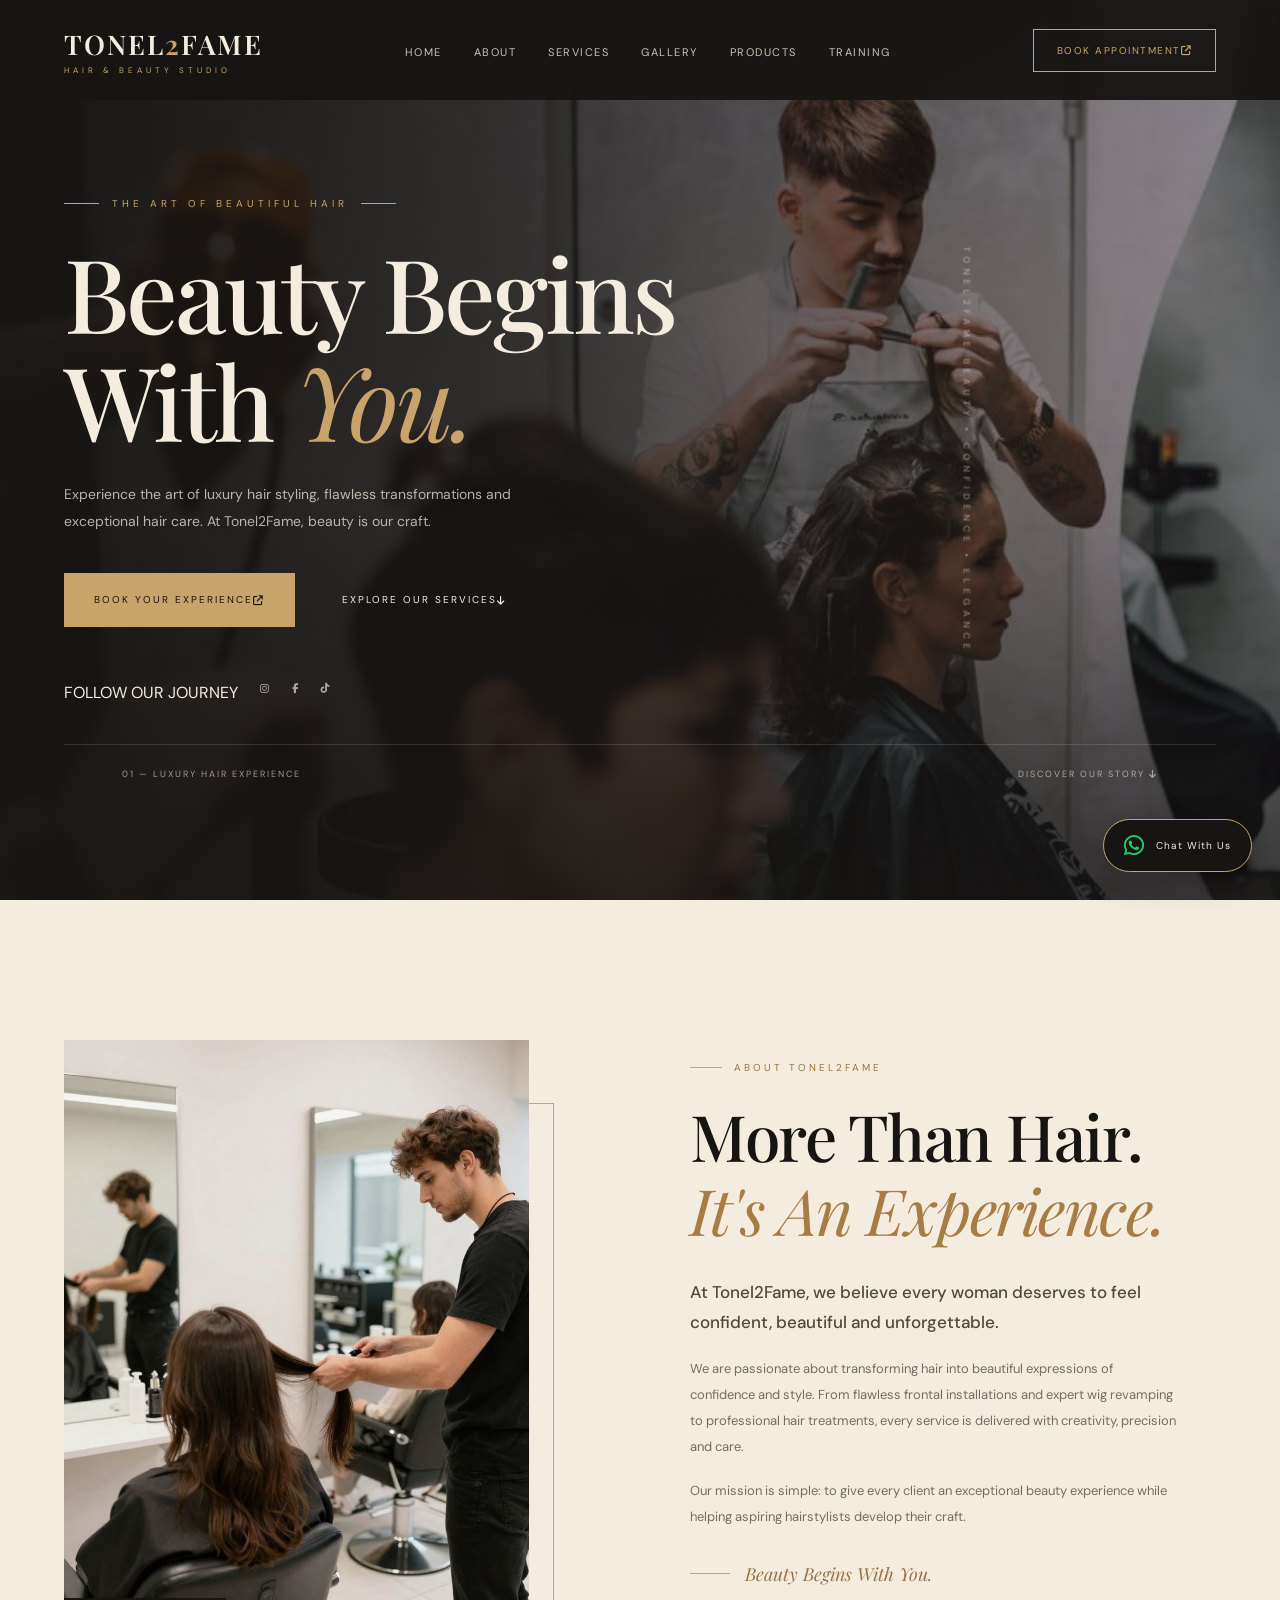
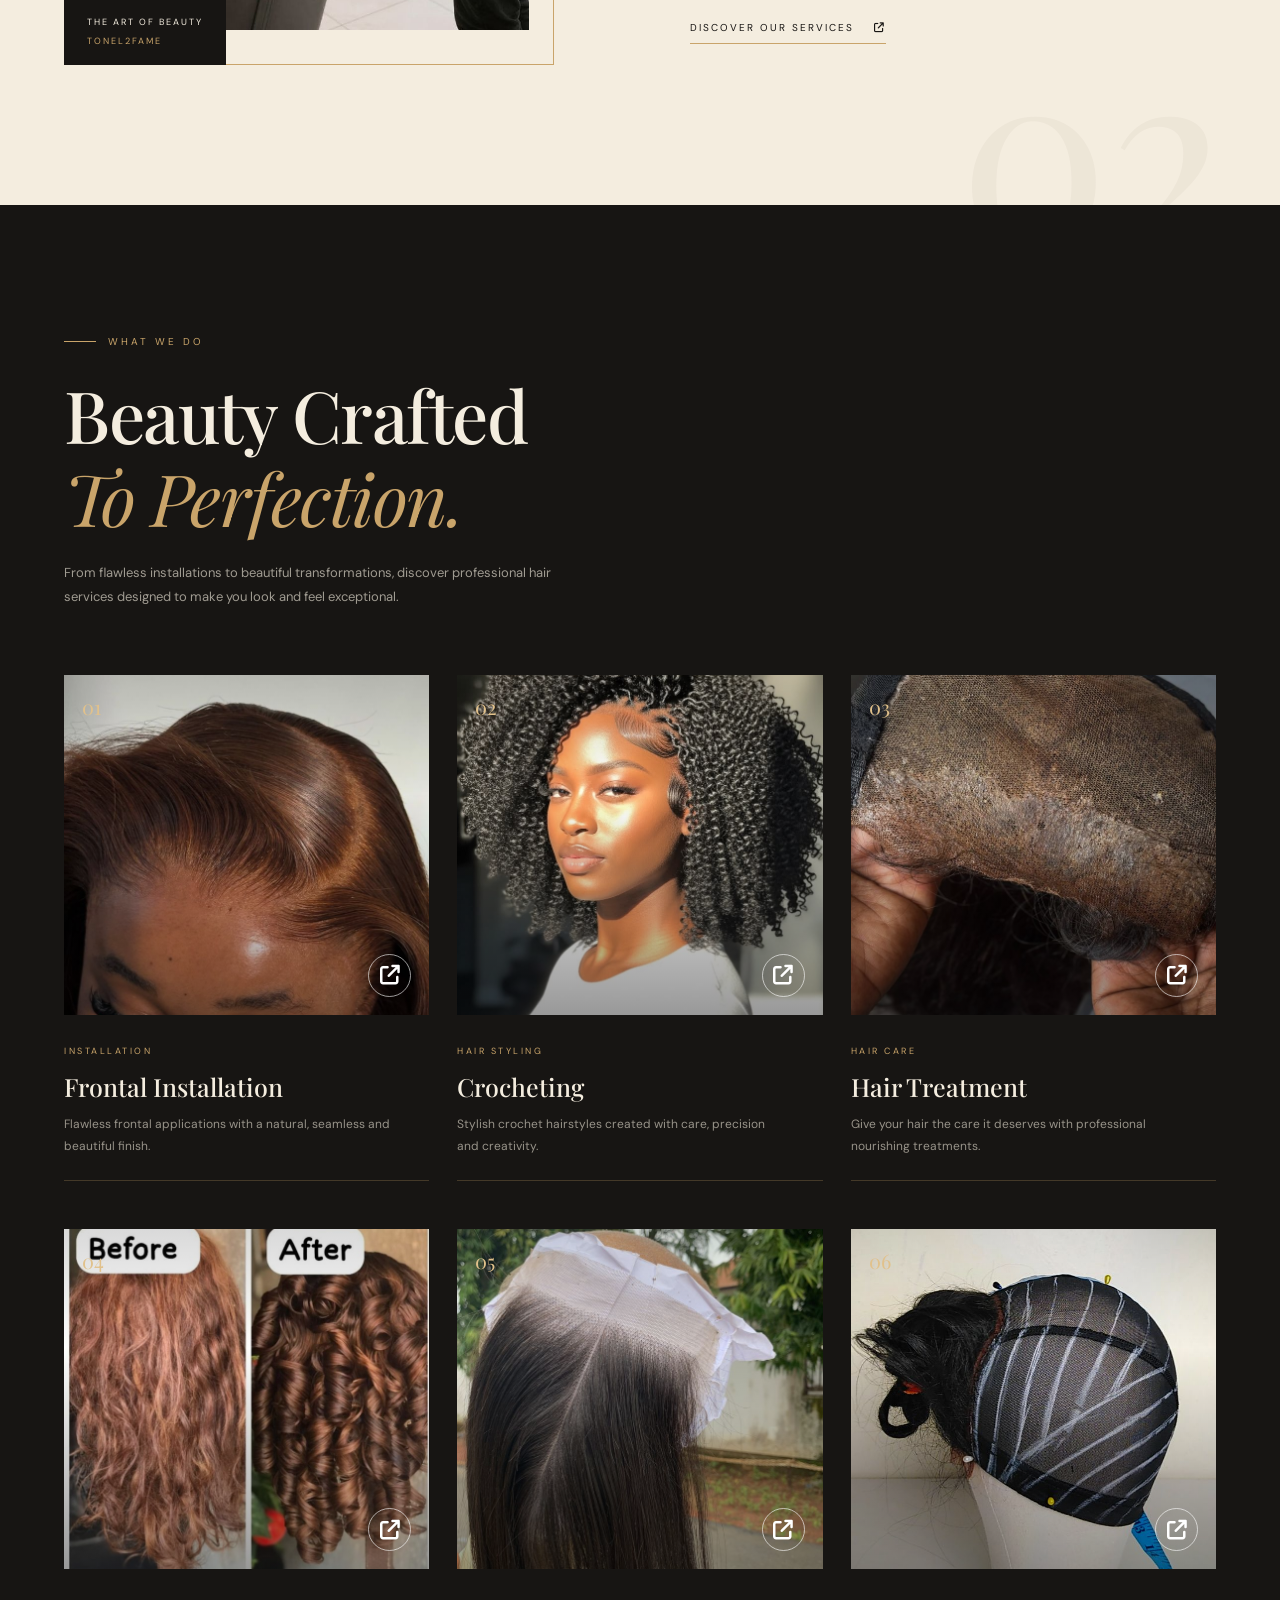
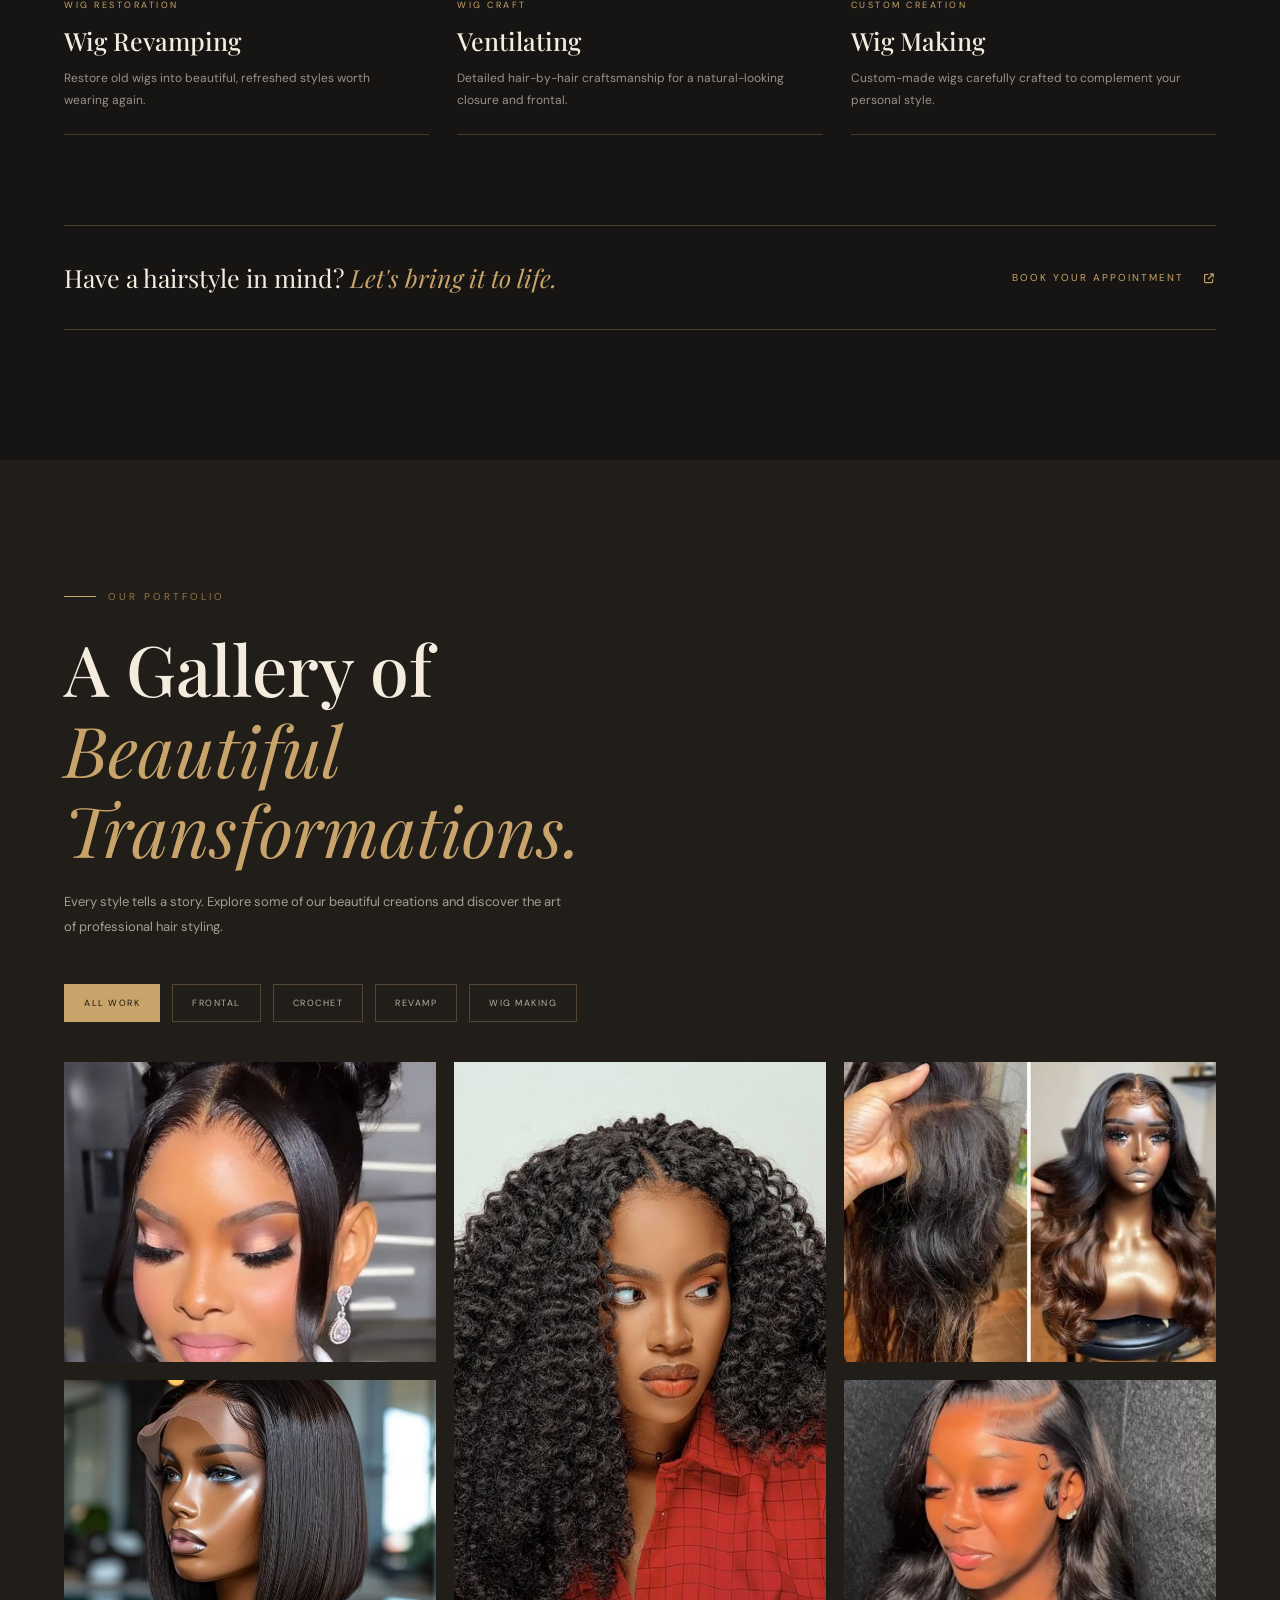
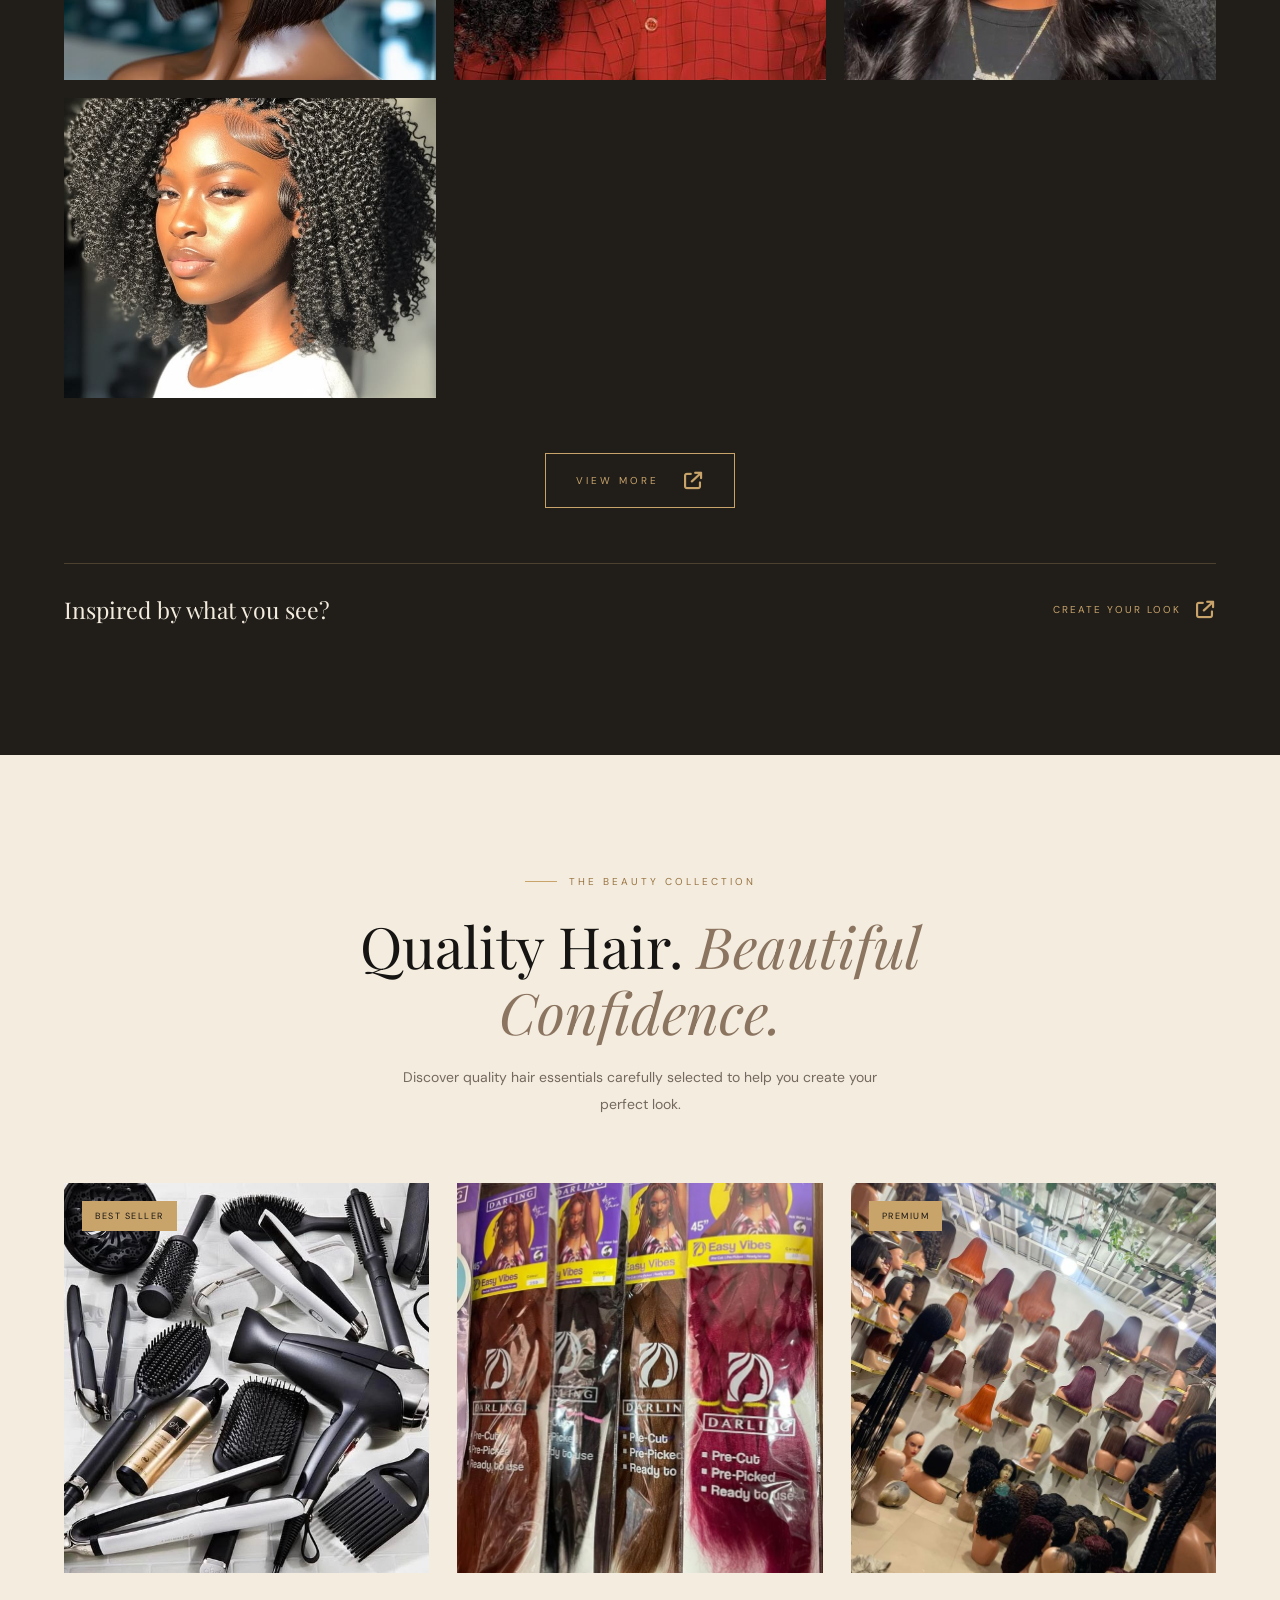
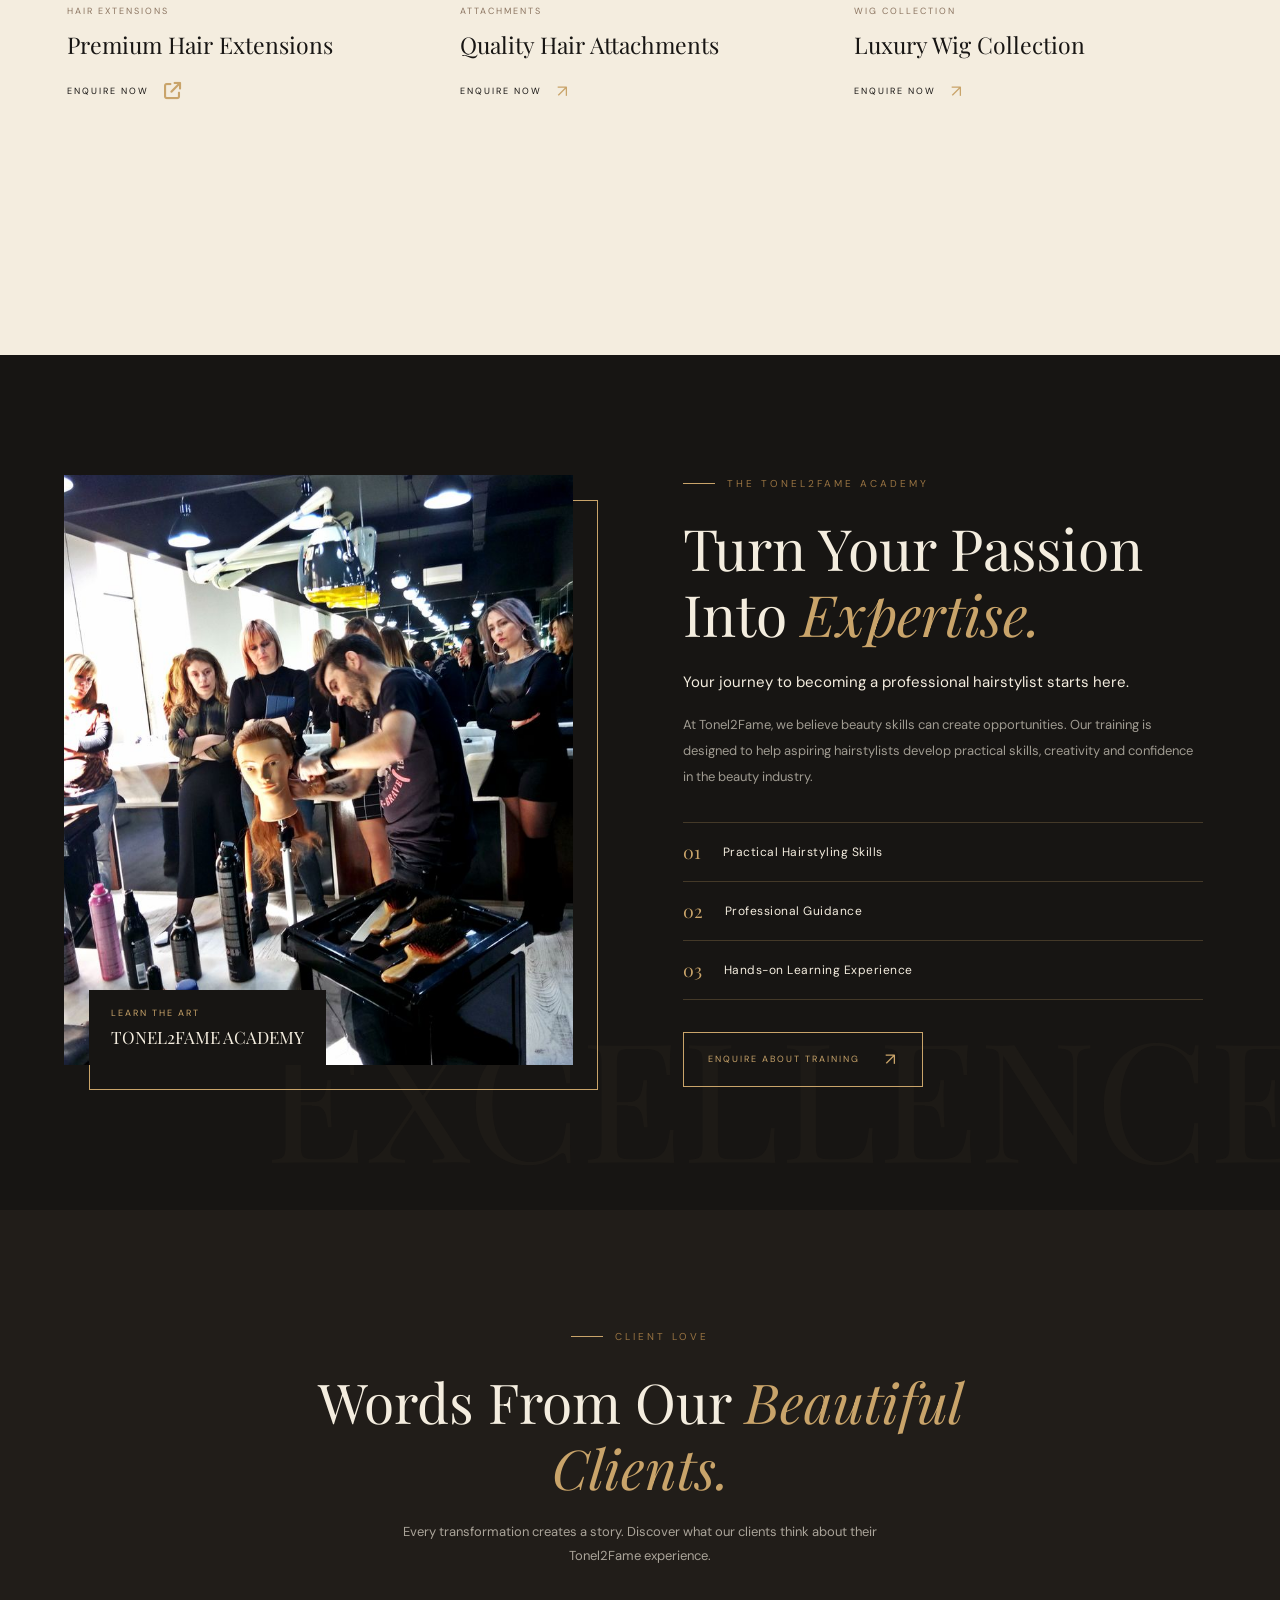
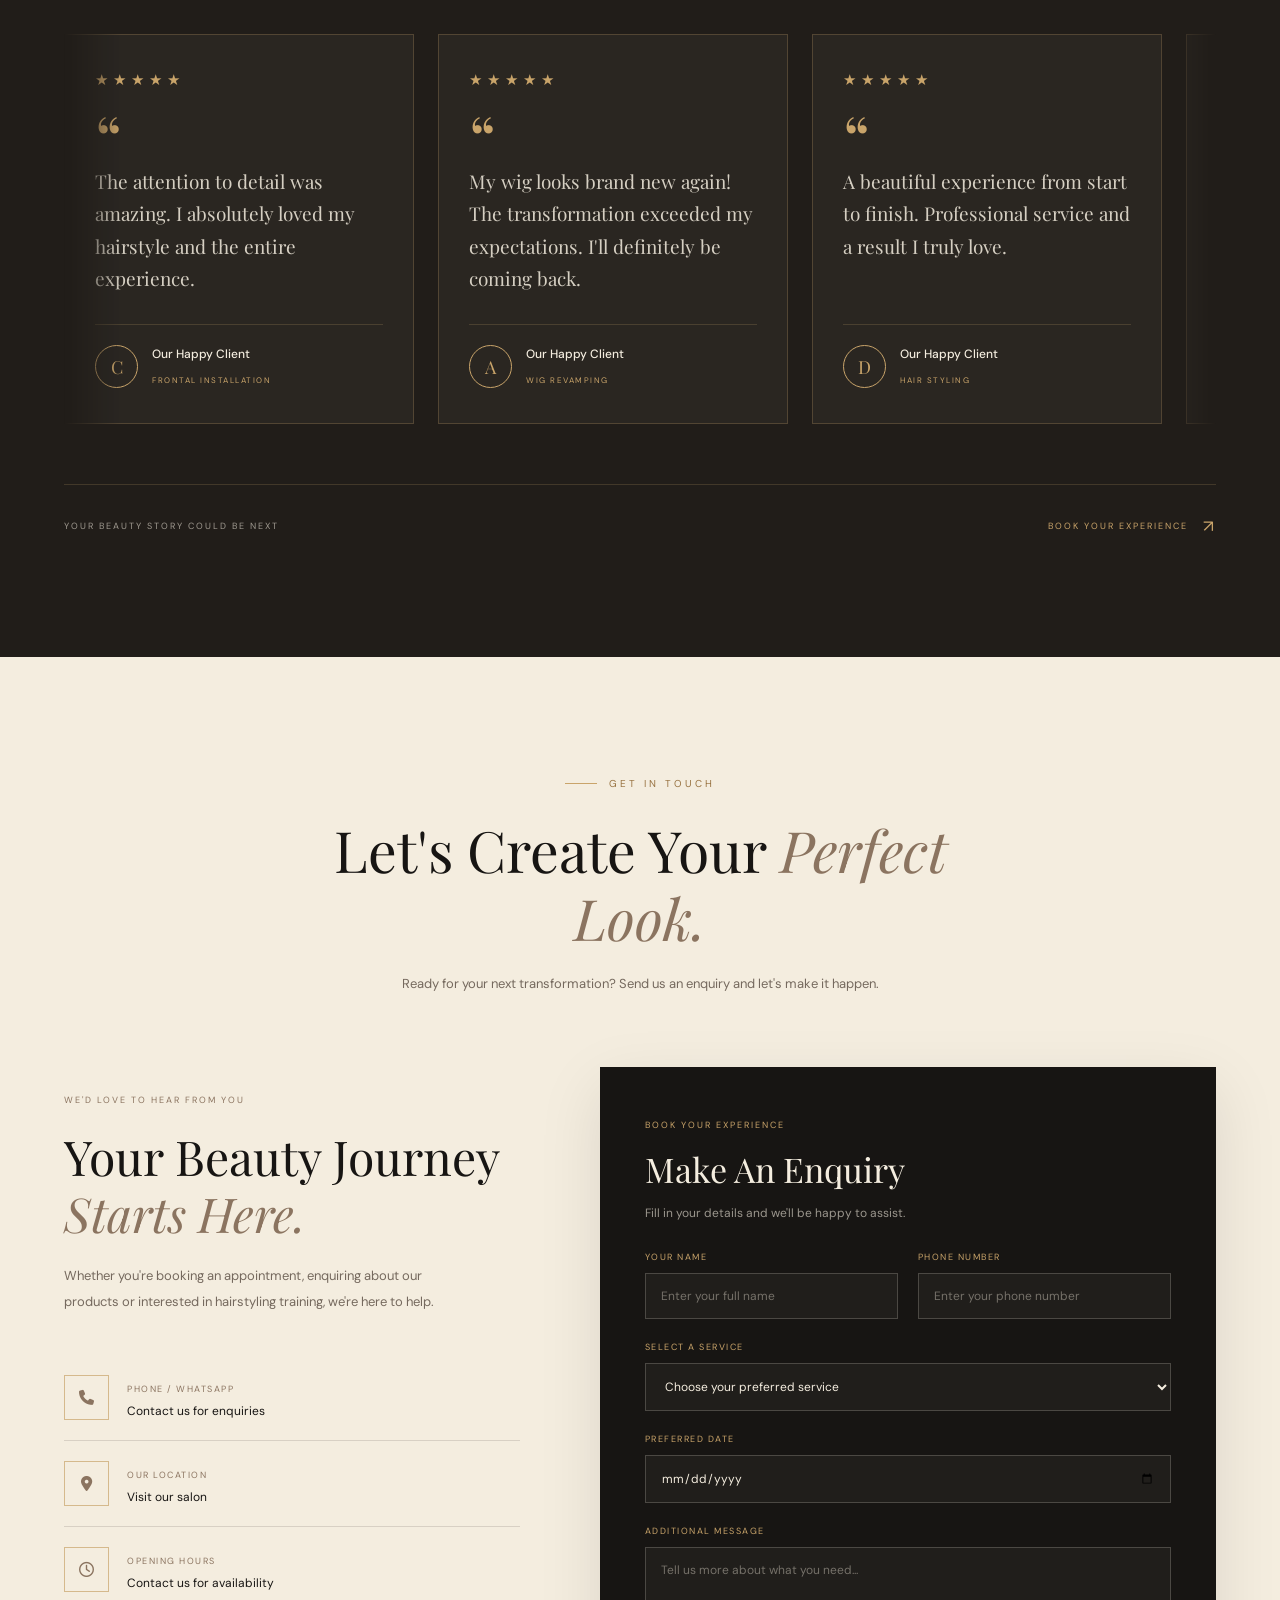
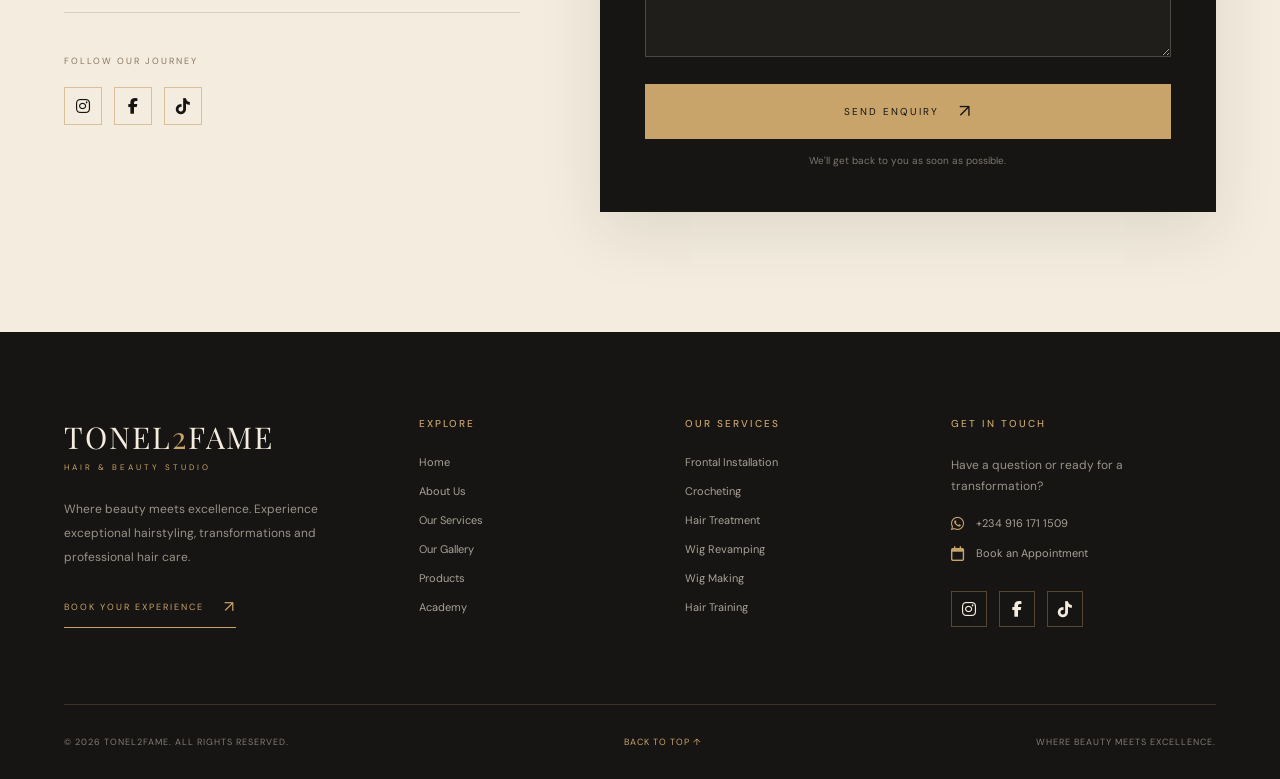
==== commit c53842c1: "Update homepage and styles" ====
--- a/index.html
+++ b/index.html
@@ -284,7 +284,7 @@
 
             <a href="#services" class="about-link">
                 DISCOVER OUR SERVICES
-                <span>↗</span>
+                <i class="fa-solid fa-arrow-up-right-from-square"></i>
             </a>
 
         </div>
@@ -340,7 +340,7 @@
 
                     <a href="#contact" class="service-arrow"
                        aria-label="Enquire about frontal installation">
-                        ↗
+                        <i class="fa-solid fa-arrow-up-right-from-square"></i>
                     </a>
                 </div>
 
@@ -369,7 +369,7 @@
 
                     <a href="#contact" class="service-arrow"
                        aria-label="Enquire about crocheting">
-                        ↗
+                        <i class="fa-solid fa-arrow-up-right-from-square"></i>
                     </a>
                 </div>
 
@@ -398,7 +398,7 @@
 
                     <a href="#contact" class="service-arrow"
                        aria-label="Enquire about hair treatment">
-                        ↗
+                        <i class="fa-solid fa-arrow-up-right-from-square"></i>
                     </a>
                 </div>
 
@@ -427,7 +427,7 @@
 
                     <a href="#contact" class="service-arrow"
                        aria-label="Enquire about wig revamping">
-                        ↗
+                        <i class="fa-solid fa-arrow-up-right-from-square"></i>
                     </a>
                 </div>
 
@@ -456,7 +456,7 @@
 
                     <a href="#contact" class="service-arrow"
                        aria-label="Enquire about closure ventilating">
-                        ↗
+                        <i class="fa-solid fa-arrow-up-right-from-square"></i>
                     </a>
                 </div>
 
@@ -485,7 +485,7 @@
 
                     <a href="#contact" class="service-arrow"
                        aria-label="Enquire about custom wig making">
-                        ↗
+                        <i class="fa-solid fa-arrow-up-right-from-square"></i>
                     </a>
                 </div>
 
@@ -512,7 +512,7 @@
 
             <a href="#contact" class="services-cta">
                 BOOK YOUR APPOINTMENT
-                <span>↗</span>
+                <i class="fa-solid fa-arrow-up-right-from-square"></i>
             </a>
 
         </div>
@@ -581,7 +581,9 @@
                      loading="lazy">
                 <div class="gallery-item-overlay">
                     <span>FRONTAL INSTALLATION</span>
-                    <button class="gallery-view" aria-label="View image">↗</button>
+                    <button class="gallery-view" aria-label="View image">
+                        <i class="fa-solid fa-arrow-up-right-from-square"></i>
+                    </button>
                 </div>
             </div>
 
@@ -592,7 +594,9 @@
                      loading="lazy">
                 <div class="gallery-item-overlay">
                     <span>CROCHET STYLING</span>
-                    <button class="gallery-view" aria-label="View image">↗</button>
+                    <button class="gallery-view" aria-label="View image">
+                        <i class="fa-solid fa-arrow-up-right-from-square"></i>
+                    </button>
                 </div>
             </div>
 
@@ -602,7 +606,9 @@
                      loading="lazy">
                 <div class="gallery-item-overlay">
                     <span>WIG REVAMPING</span>
-                    <button class="gallery-view" aria-label="View image">↗</button>
+                    <button class="gallery-view" aria-label="View image">
+                        <i class="fa-solid fa-arrow-up-right-from-square"></i>
+                    </button>
                 </div>
             </div>
 
@@ -612,7 +618,9 @@
                      loading="lazy">
                 <div class="gallery-item-overlay">
                     <span>CUSTOM WIG MAKING</span>
-                    <button class="gallery-view" aria-label="View image">↗</button>
+                    <button class="gallery-view" aria-label="View image">
+                        <i class="fa-solid fa-arrow-up-right-from-square"></i>
+                    </button>
                 </div>
             </div>
 
@@ -622,7 +630,9 @@
                      loading="lazy">
                 <div class="gallery-item-overlay">
                     <span>FRONTAL INSTALLATION</span>
-                    <button class="gallery-view" aria-label="View image">↗</button>
+                    <button class="gallery-view" aria-label="View image">
+                        <i class="fa-solid fa-arrow-up-right-from-square"></i>
+                    </button>
                 </div>
             </div>
 
@@ -632,7 +642,9 @@
                      loading="lazy">
                 <div class="gallery-item-overlay">
                     <span>CROCHET STYLING</span>
-                    <button class="gallery-view" aria-label="View image">↗</button>
+                    <button class="gallery-view" aria-label="View image">
+                        <i class="fa-solid fa-arrow-up-right-from-square"></i>
+                    </button>
                 </div>
             </div>
 
@@ -642,7 +654,7 @@
         <div class="gallery-view-more reveal">
             <a href="Gallery.html" class="view-more-btn">
                 VIEW MORE
-                <span>↗</span>
+                <span><i class="fa-solid fa-arrow-up-right-from-square"></i></span>
             </a>
         </div>
 
@@ -650,7 +662,7 @@
         <div class="gallery-bottom reveal">
             <p>Inspired by what you see?</p>
             <a href="#contact" class="gallery-booking">
-                CREATE YOUR LOOK <span>↗</span>
+                CREATE YOUR LOOK <span><i class="fa-solid fa-arrow-up-right-from-square"></i></span>
             </a>
         </div>
 
@@ -721,7 +733,7 @@
                     <span class="product-category">HAIR EXTENSIONS</span>
                     <h3>Premium Hair Extensions</h3>
                     <a href="#contact" class="product-link">
-                        ENQUIRE NOW <span>↗</span>
+                        ENQUIRE NOW <span><i class="fa-solid fa-arrow-up-right-from-square"></i></span>
                     </a>
                 </div>
             </article>
--- a/styles.css
+++ b/styles.css
@@ -634,6 +634,12 @@
     .hero-bottom {
         padding: 19px 5%;
         font-size: 8px;
+    }
+    /* SHOW MOBILE NAVIGATION */
+
+    .nav-links.active {
+        transform: translateX(0);
+        visibility: visible;
     }
 }
 
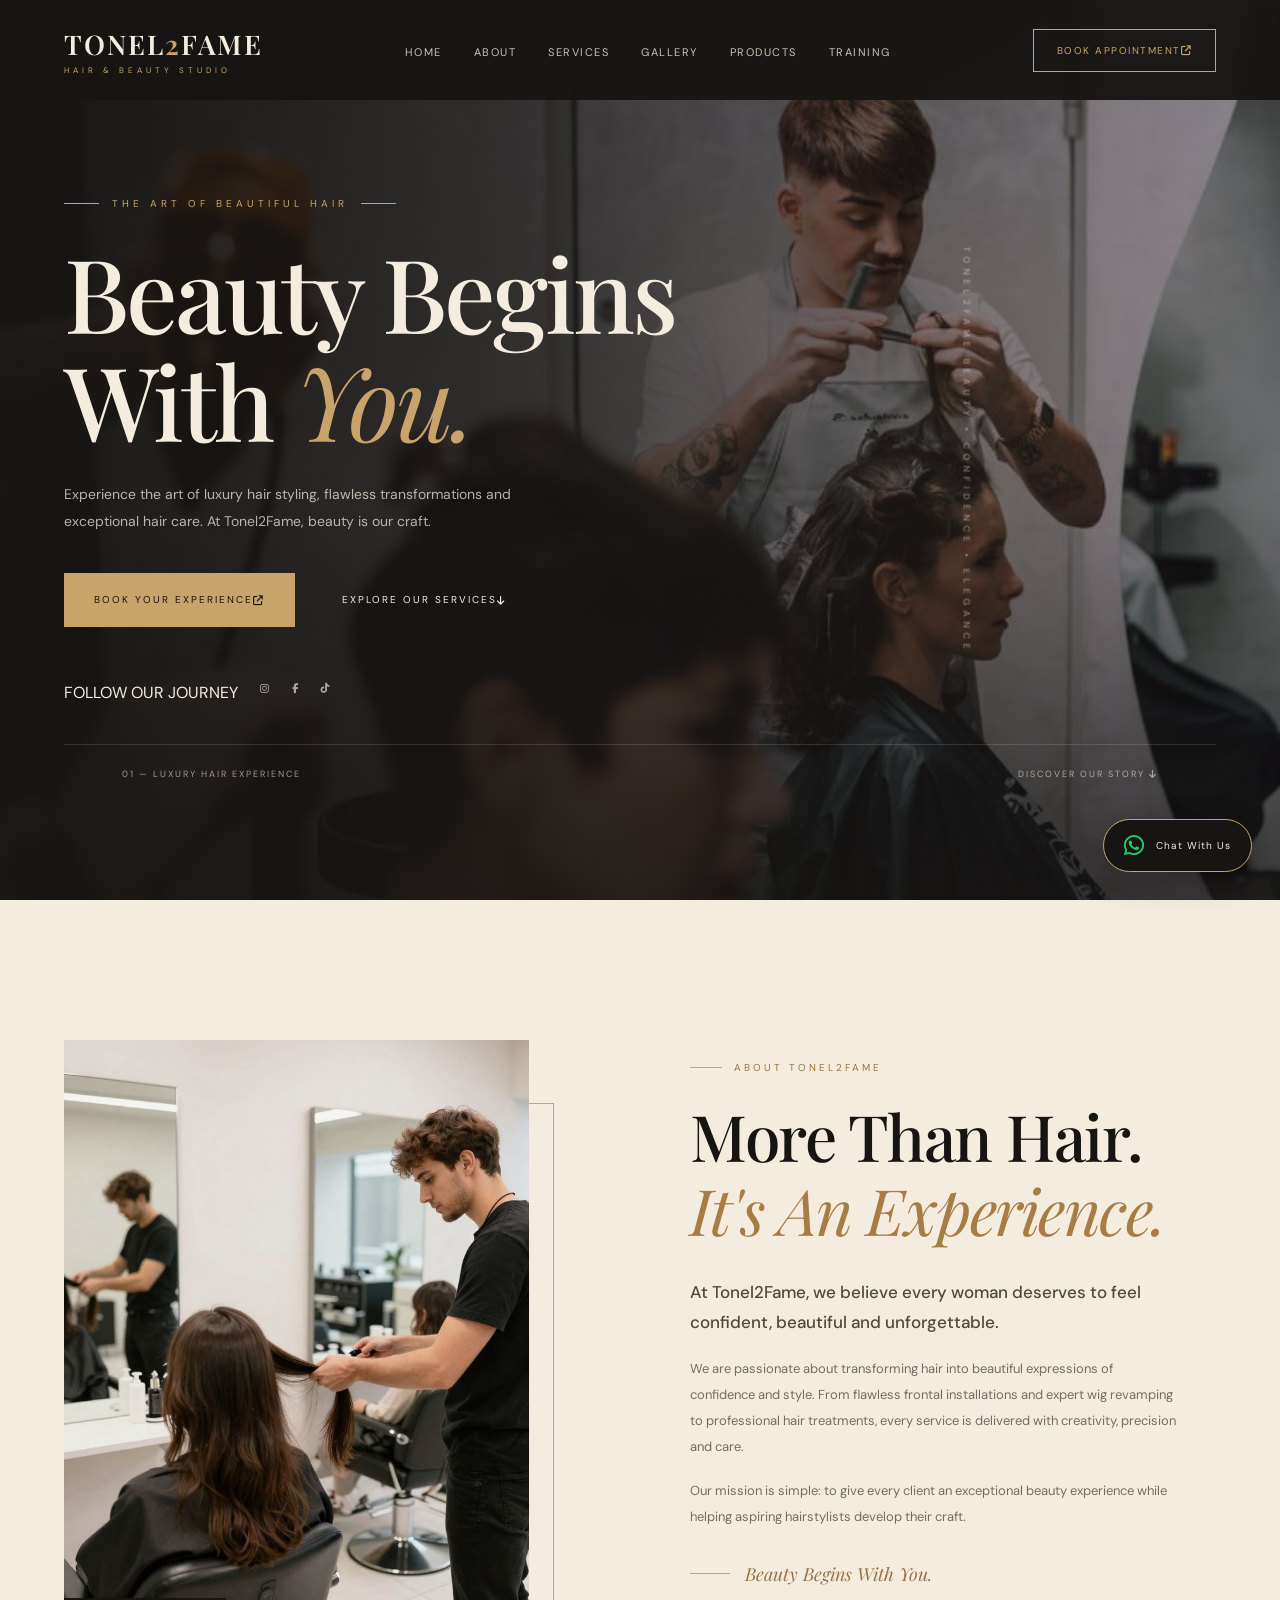
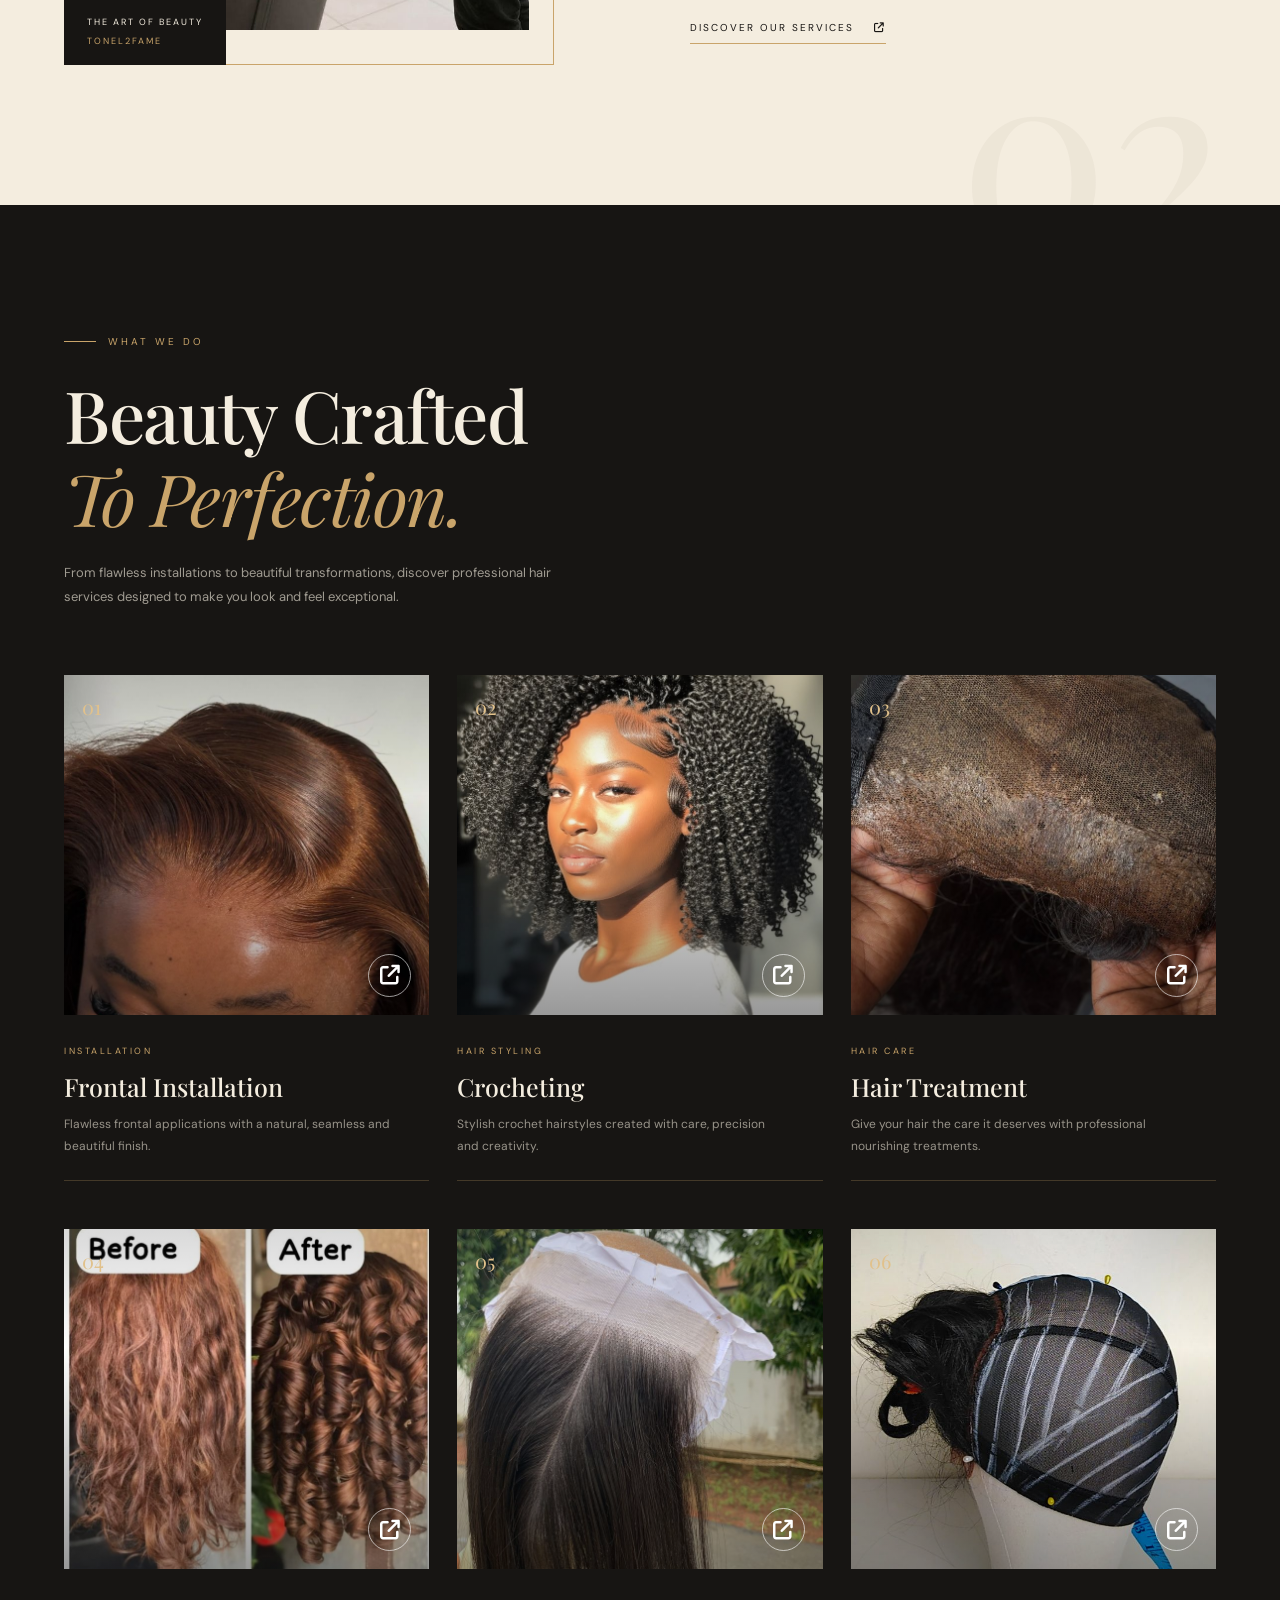
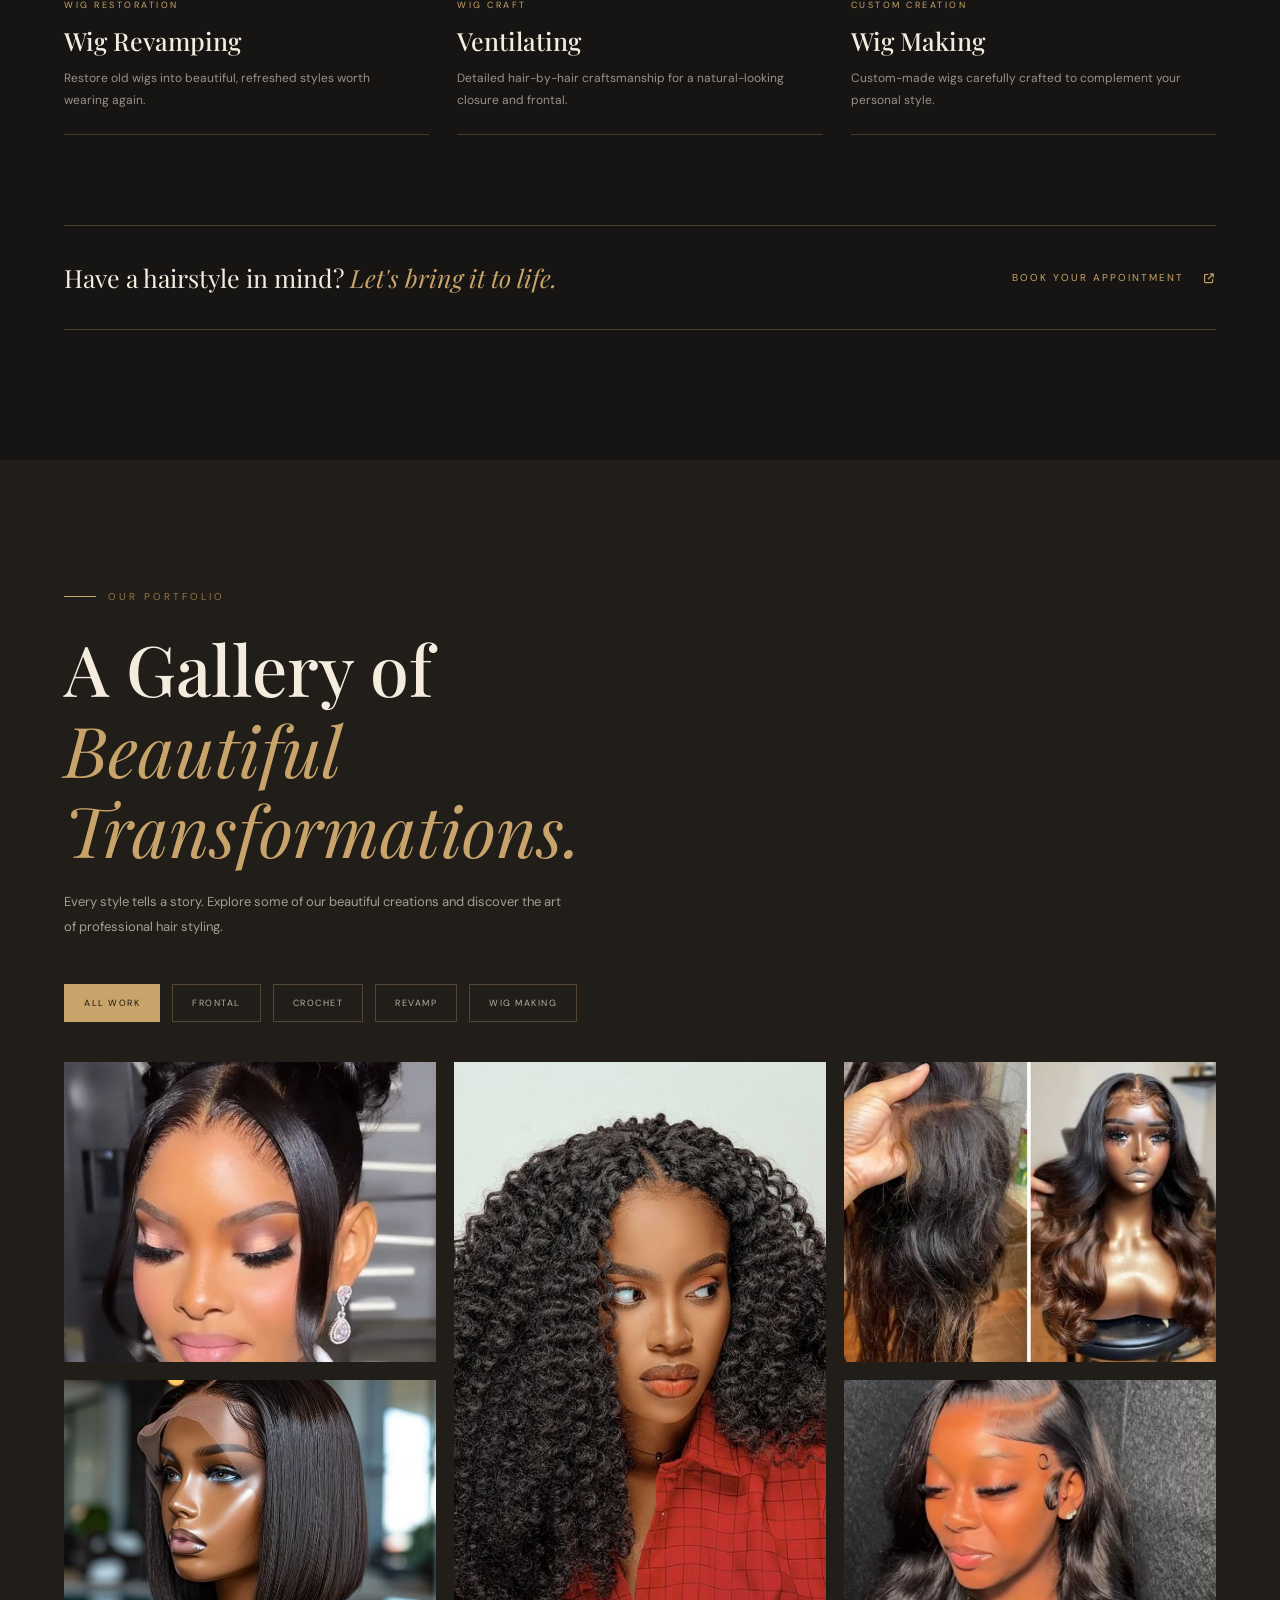
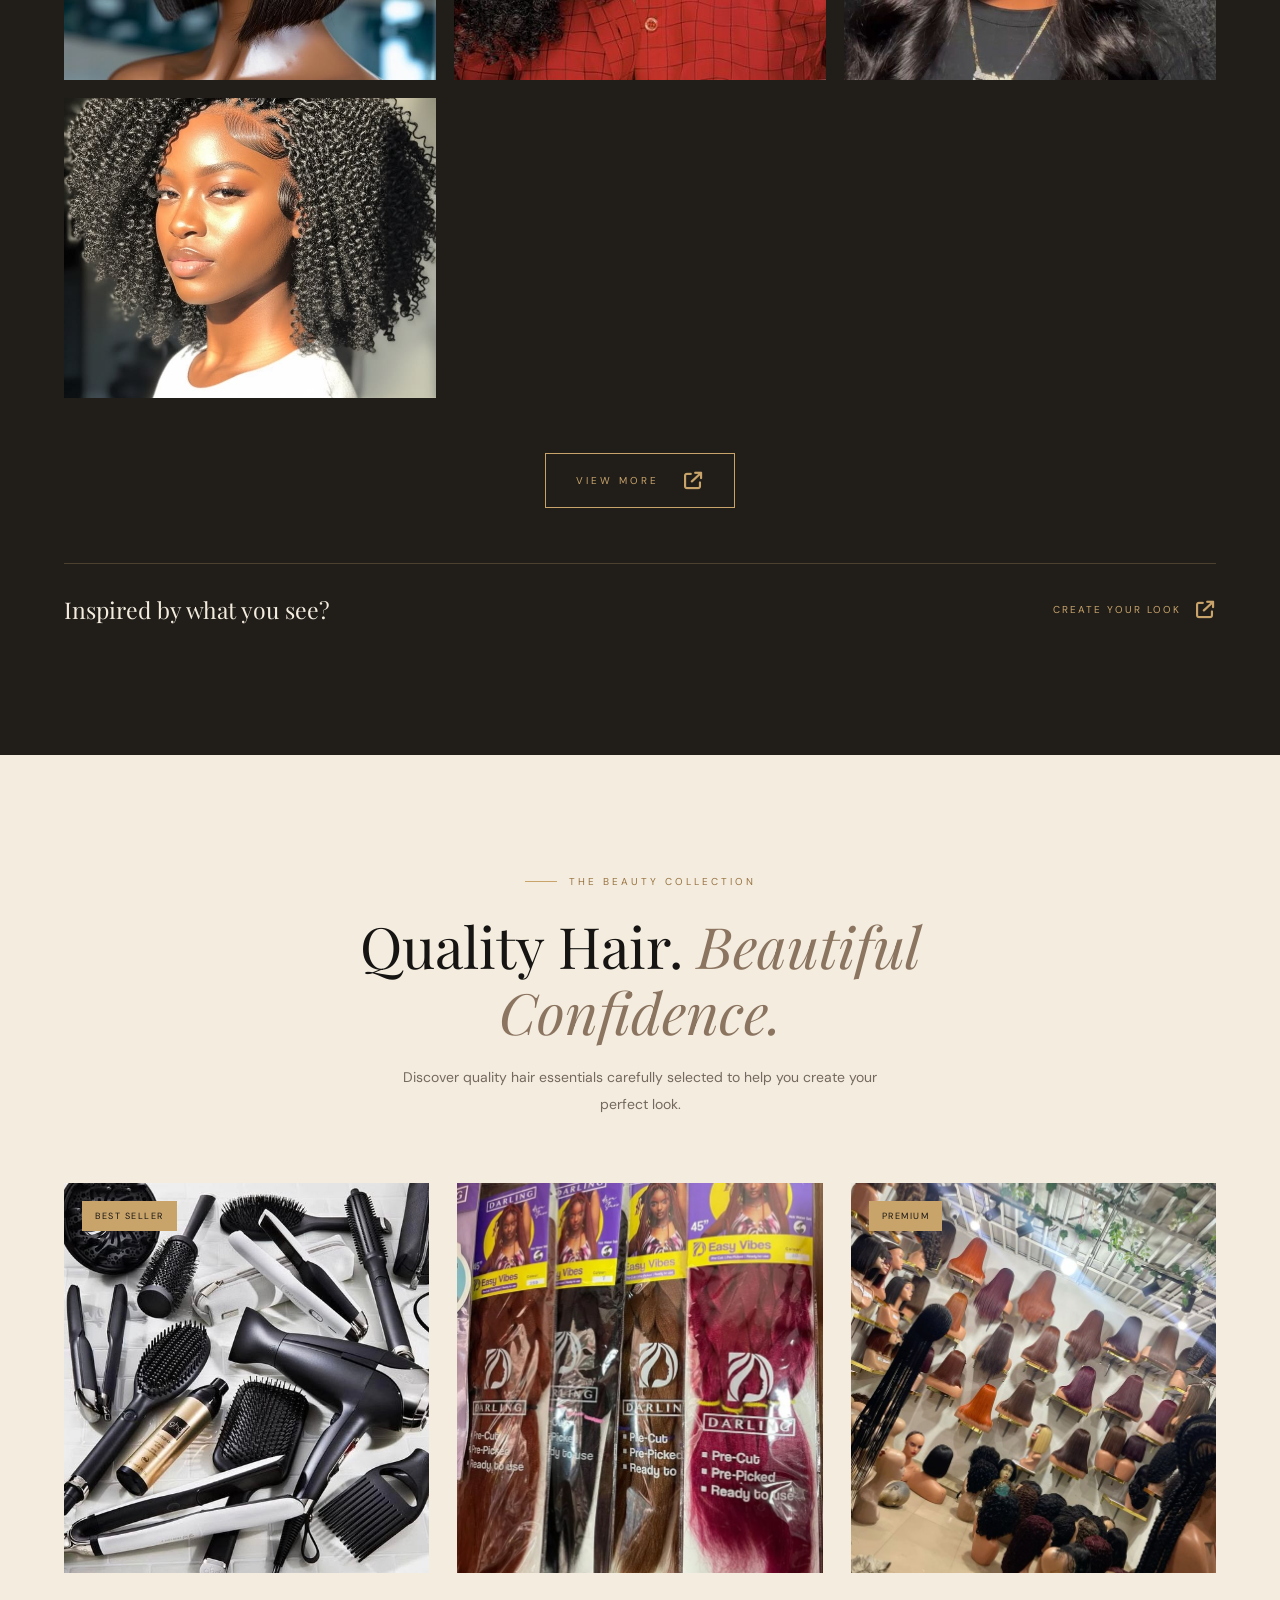
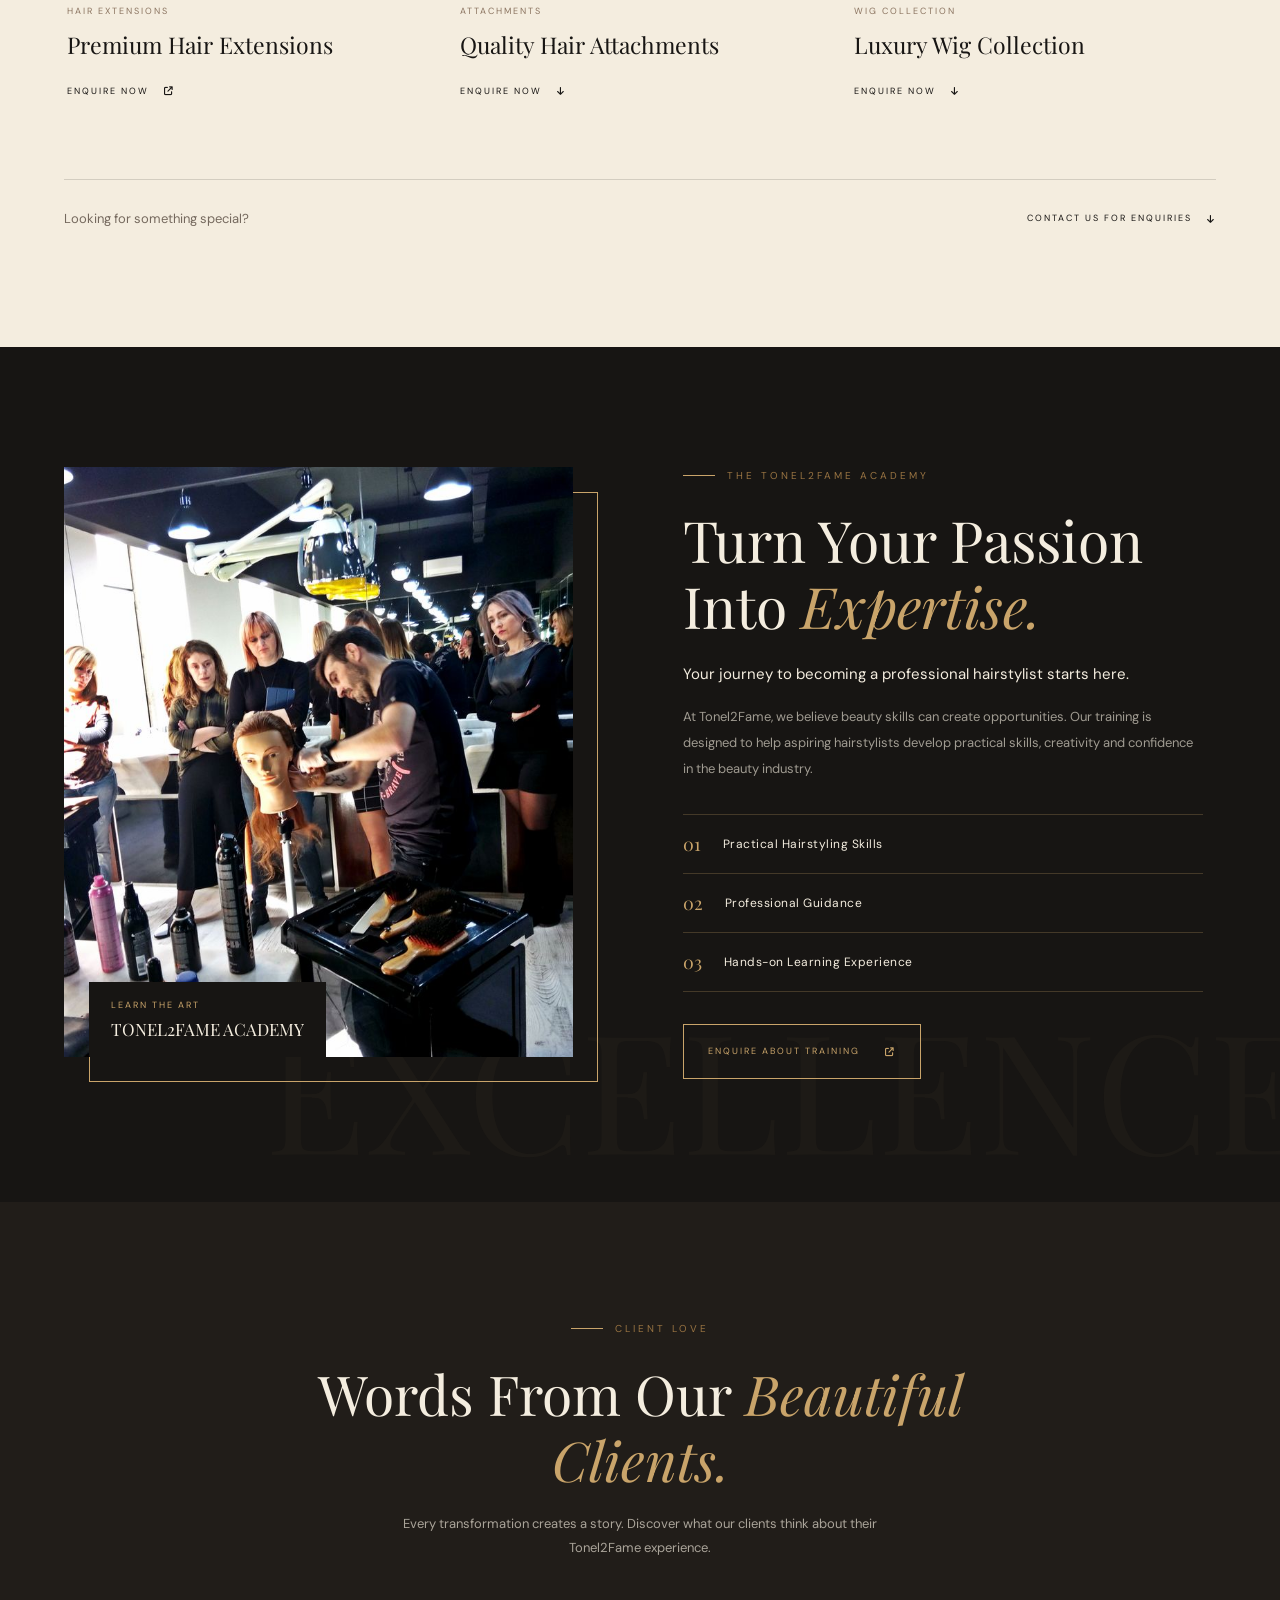
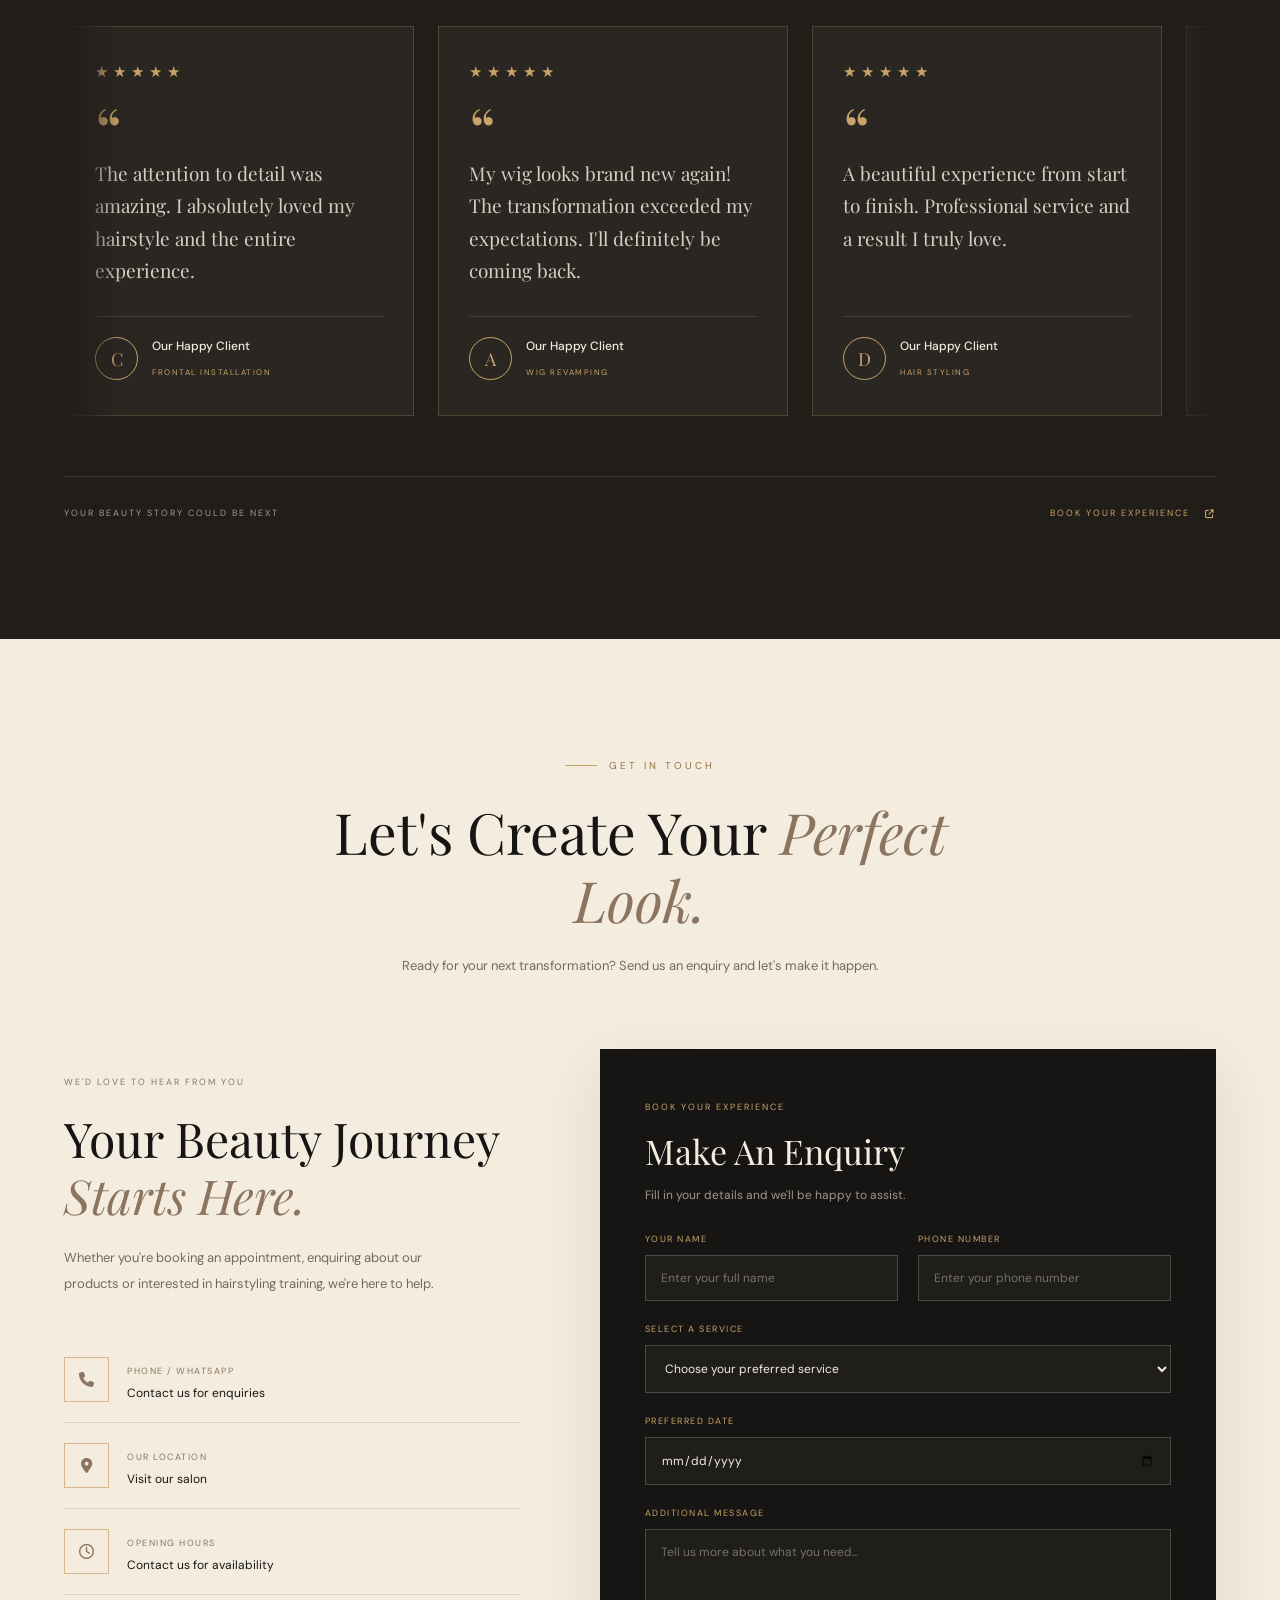
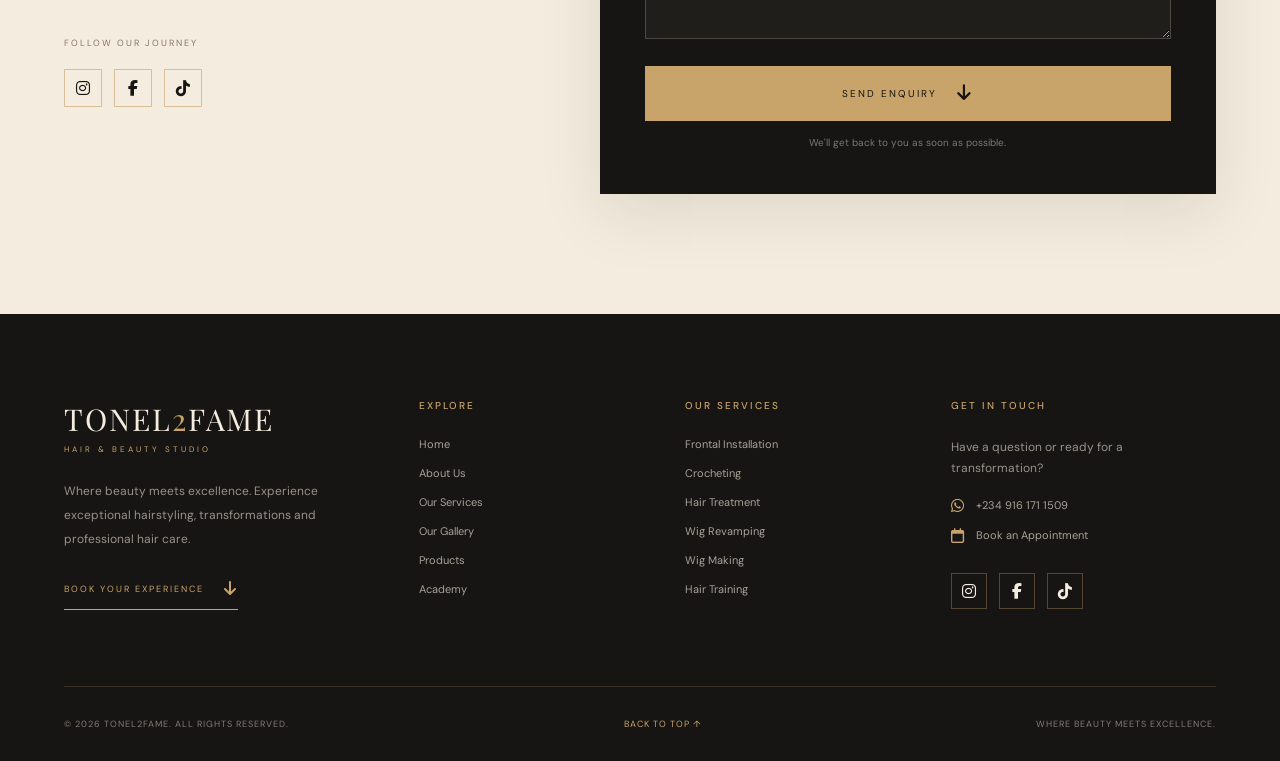
==== commit 9dc16a3b: "button" ====
--- a/index.html
+++ b/index.html
@@ -733,7 +733,7 @@
                     <span class="product-category">HAIR EXTENSIONS</span>
                     <h3>Premium Hair Extensions</h3>
                     <a href="#contact" class="product-link">
-                        ENQUIRE NOW <span><i class="fa-solid fa-arrow-up-right-from-square"></i></span>
+                        ENQUIRE NOW <i class="fa-solid fa-arrow-up-right-from-square"></i>
                     </a>
                 </div>
             </article>
@@ -748,7 +748,8 @@
                     <span class="product-category">ATTACHMENTS</span>
                     <h3>Quality Hair Attachments</h3>
                     <a href="#contact" class="product-link">
-                        ENQUIRE NOW <span>↗</span>
+                        ENQUIRE NOW 
+                        <i class="fa-solid fa-arrow-down"></i>
                     </a>
                 </div>
             </article>
@@ -764,7 +765,8 @@
                     <span class="product-category">WIG COLLECTION</span>
                     <h3>Luxury Wig Collection</h3>
                     <a href="#contact" class="product-link">
-                        ENQUIRE NOW <span>↗</span>
+                        ENQUIRE NOW 
+                        <i class="fa-solid fa-arrow-down"></i>
                     </a>
                 </div>
             </article>
@@ -774,7 +776,8 @@
         <div class="products-bottom reveal">
             <p>Looking for something special?</p>
             <a href="#contact" class="products-cta">
-                CONTACT US FOR ENQUIRIES <span>↗</span>
+                CONTACT US FOR ENQUIRIES 
+                <i class="fa-solid fa-arrow-down"></i>
             </a>
         </div>
 
@@ -836,7 +839,8 @@
             </div>
 
             <a href="training.html" class="academy-button">
-                ENQUIRE ABOUT TRAINING <span>↗</span>
+                ENQUIRE ABOUT TRAINING 
+                <i class="fa-solid fa-arrow-up-right-from-square"></i>
             </a>
         </div>
 
@@ -978,7 +982,7 @@
         <div class="testimonials-bottom">
             <span>YOUR BEAUTY STORY COULD BE NEXT</span>
             <a href="#contact">
-                BOOK YOUR EXPERIENCE <span>↗</span>
+                BOOK YOUR EXPERIENCE <i class="fa-solid fa-arrow-up-right-from-square"></i>
             </a>
         </div>
 
@@ -1155,7 +1159,7 @@
                     </div>
 
                     <button type="submit" class="contact-submit">
-                        SEND ENQUIRY <span>↗</span>
+                        SEND ENQUIRY <span><i class="fa-solid fa-arrow-down"></i></span>
                     </button>
 
                     <p class="form-note">
@@ -1195,7 +1199,7 @@
             </p>
 
             <a href="#contact" class="footer-booking">
-                BOOK YOUR EXPERIENCE <span>↗</span>
+                BOOK YOUR EXPERIENCE <span><i class="fa-solid fa-arrow-down"></i></span>
             </a>
         </div>
 
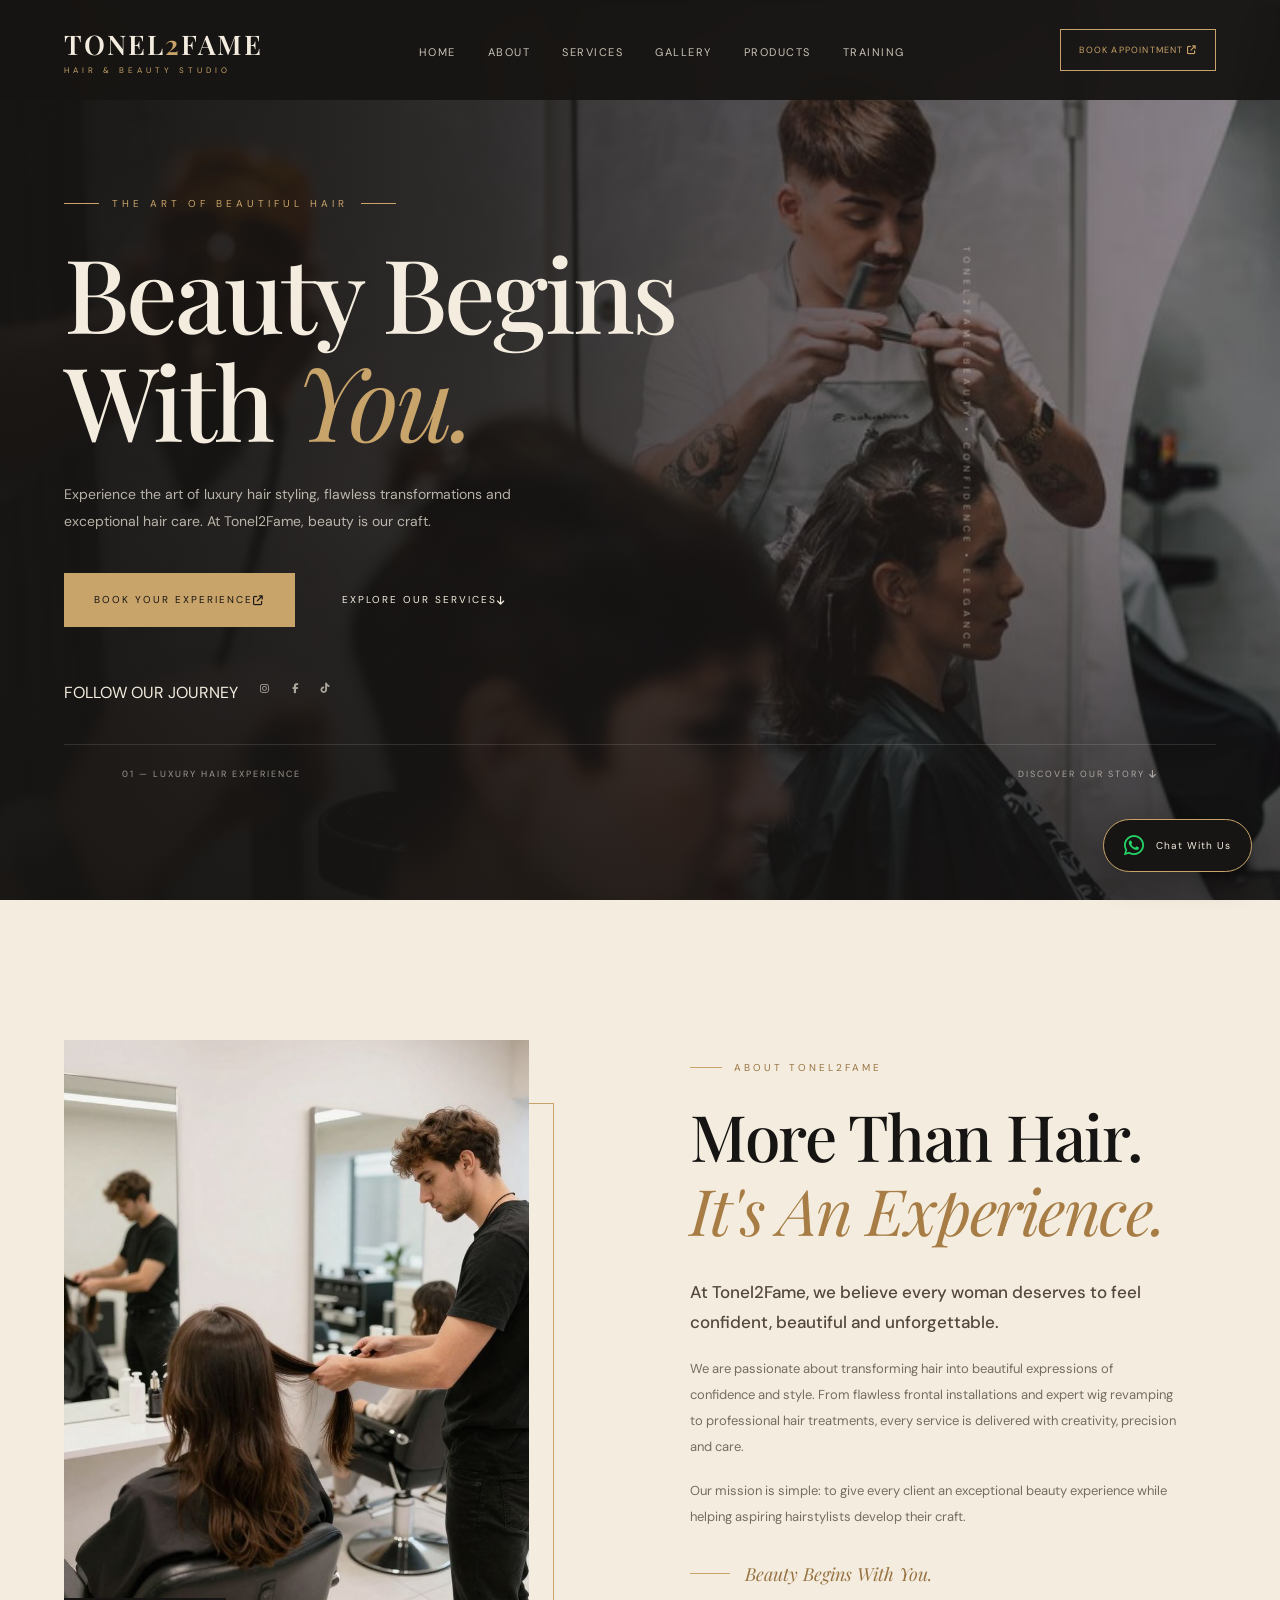
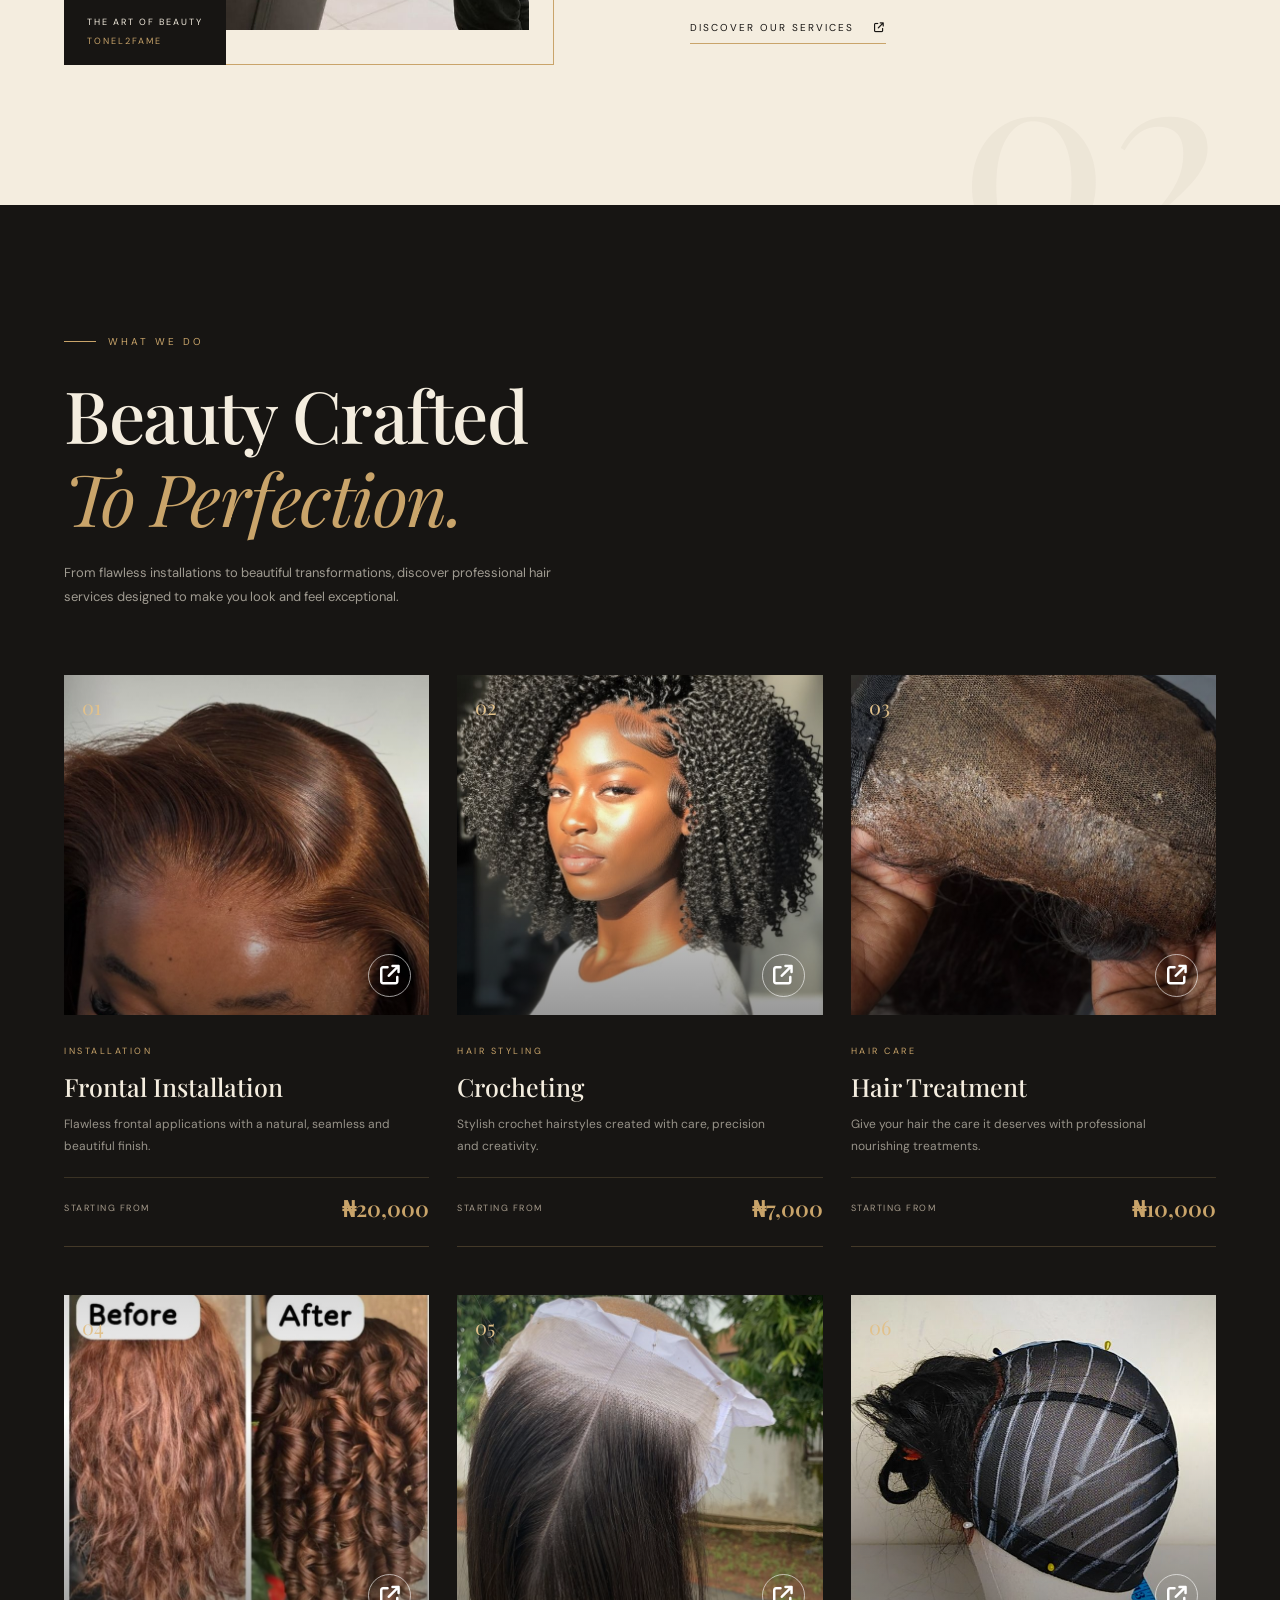
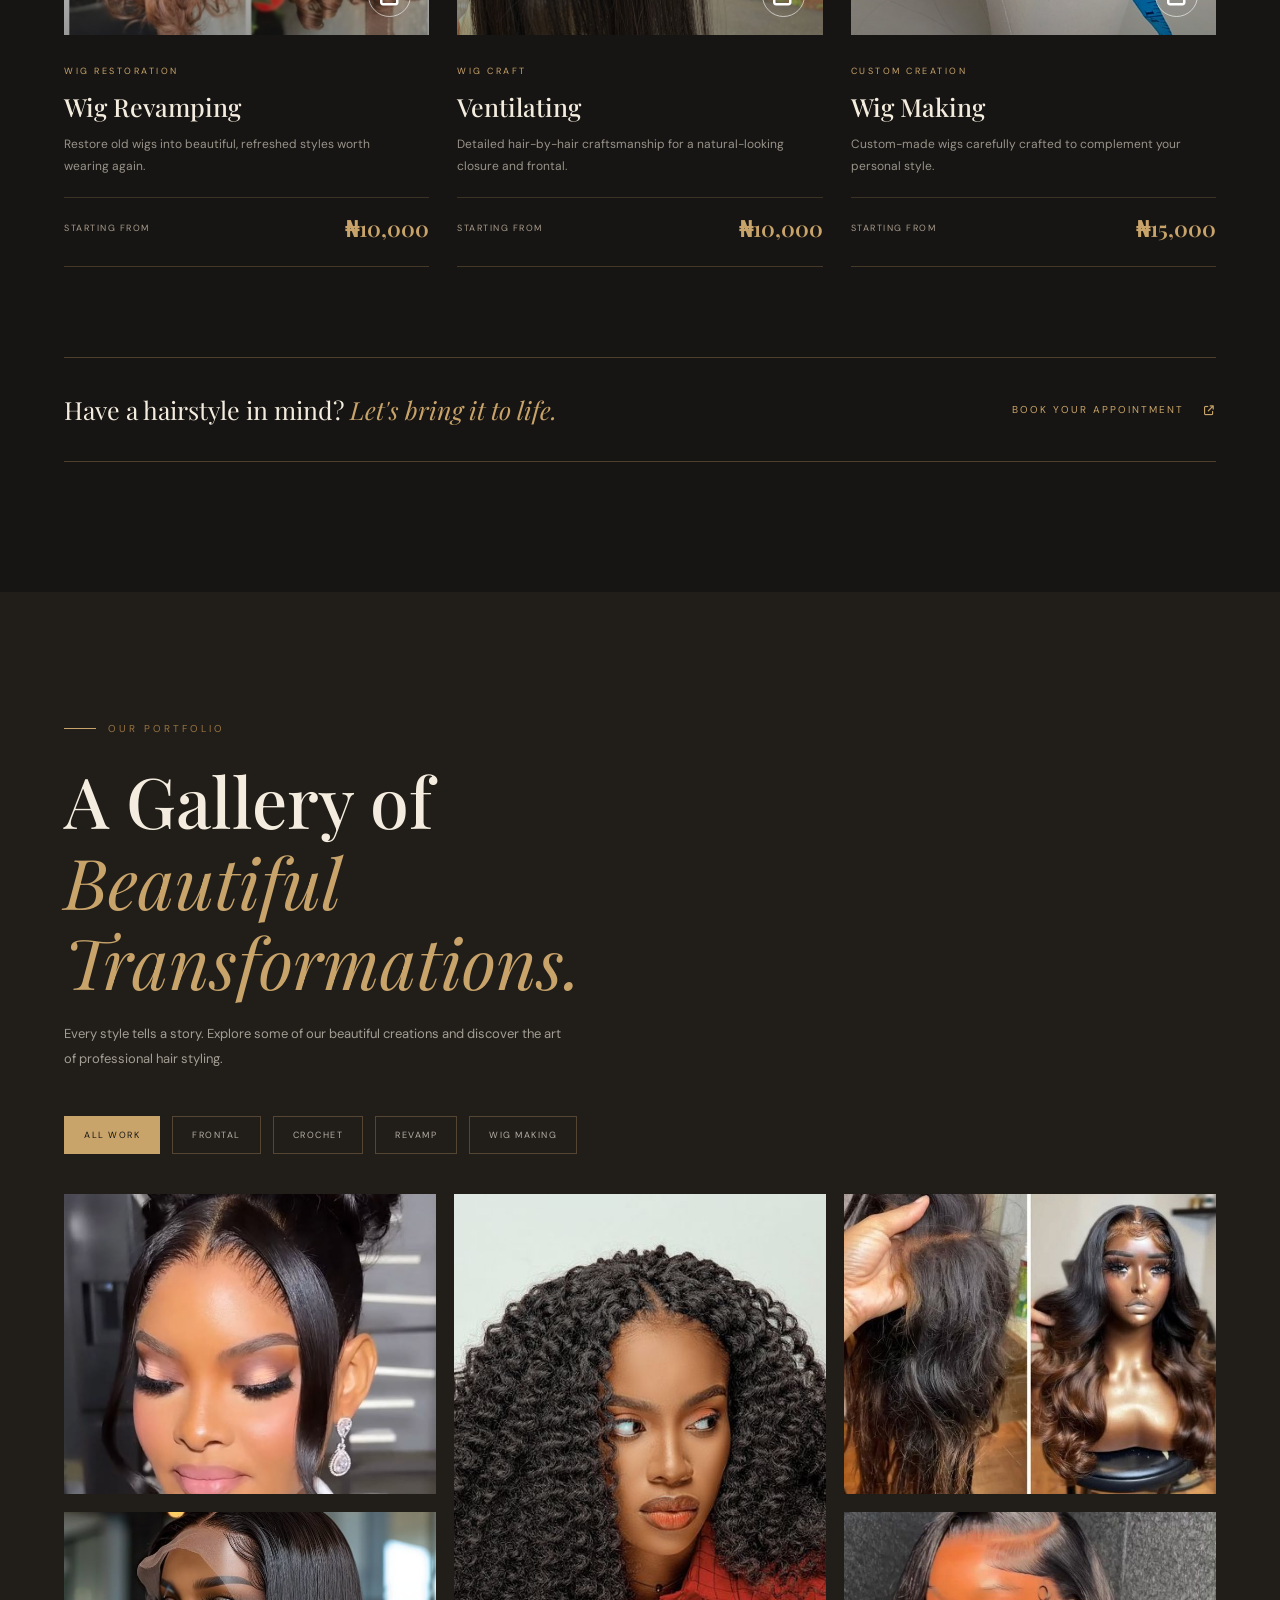
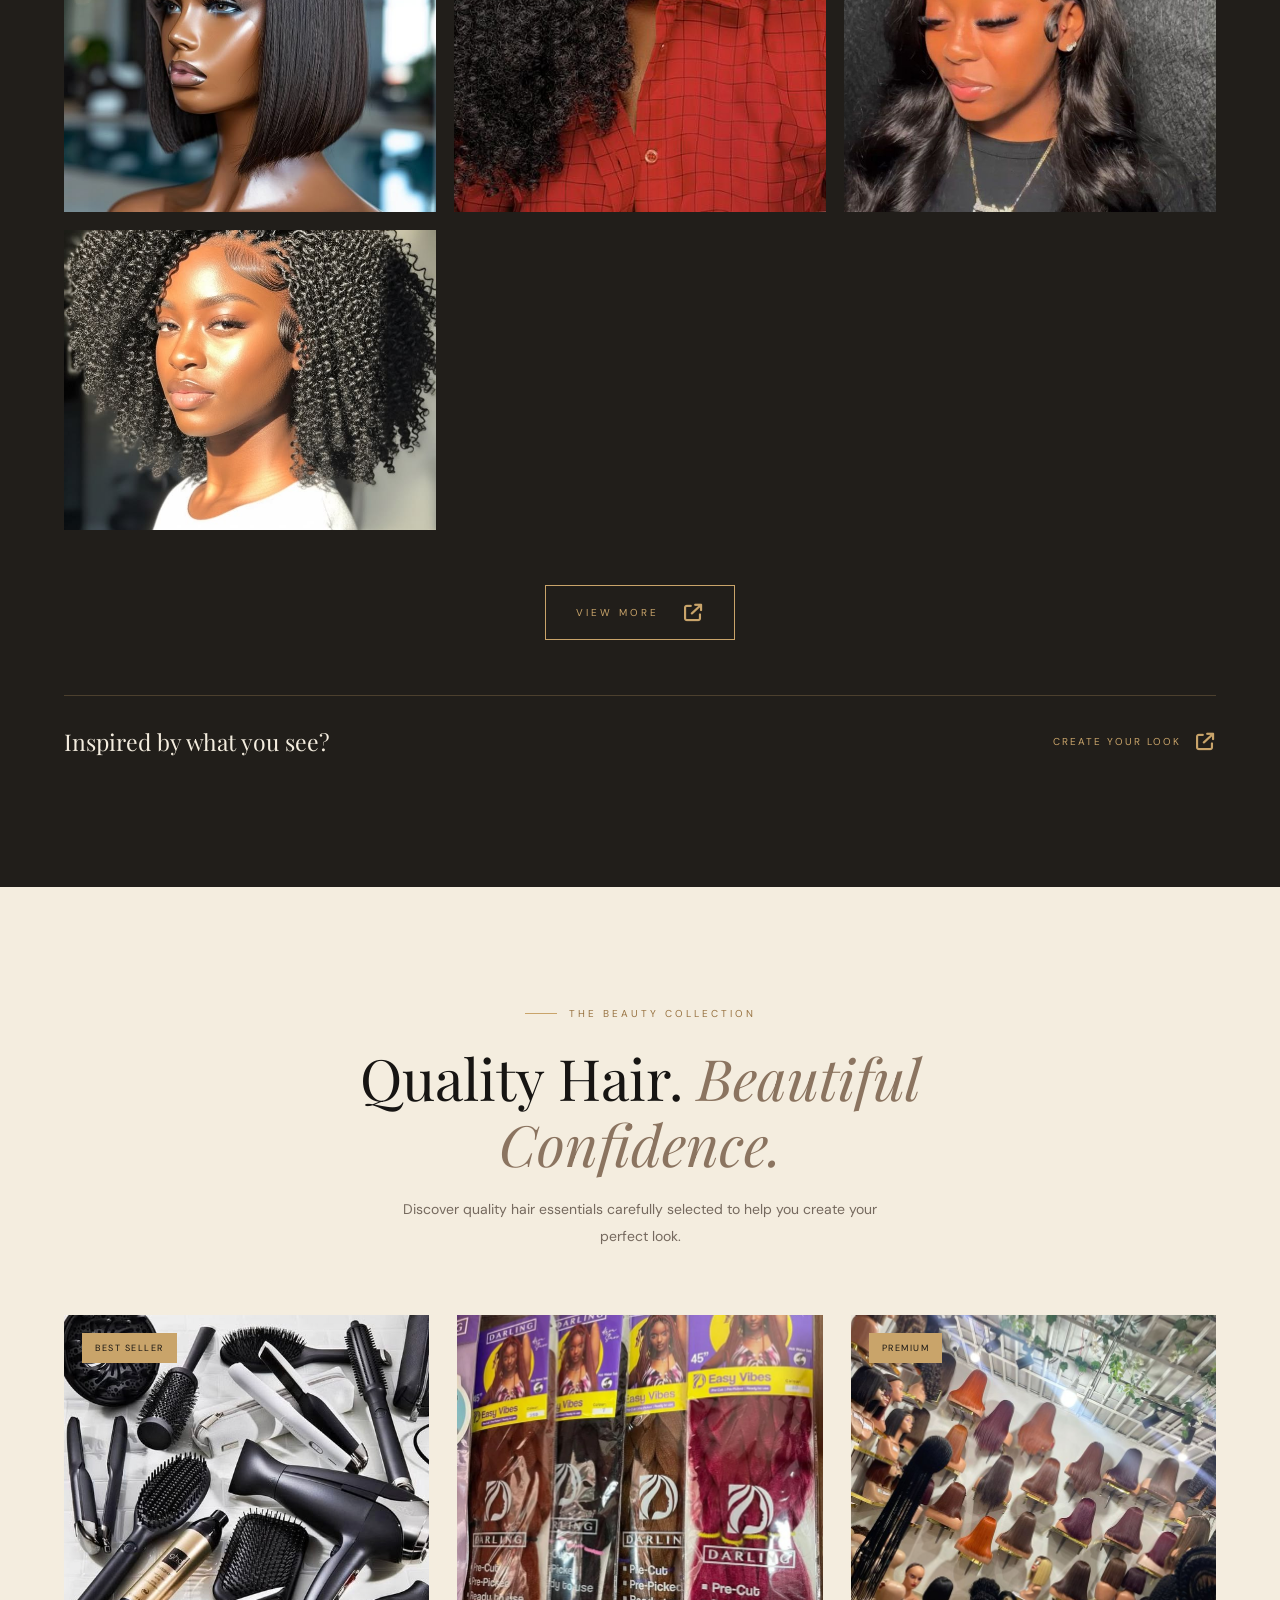
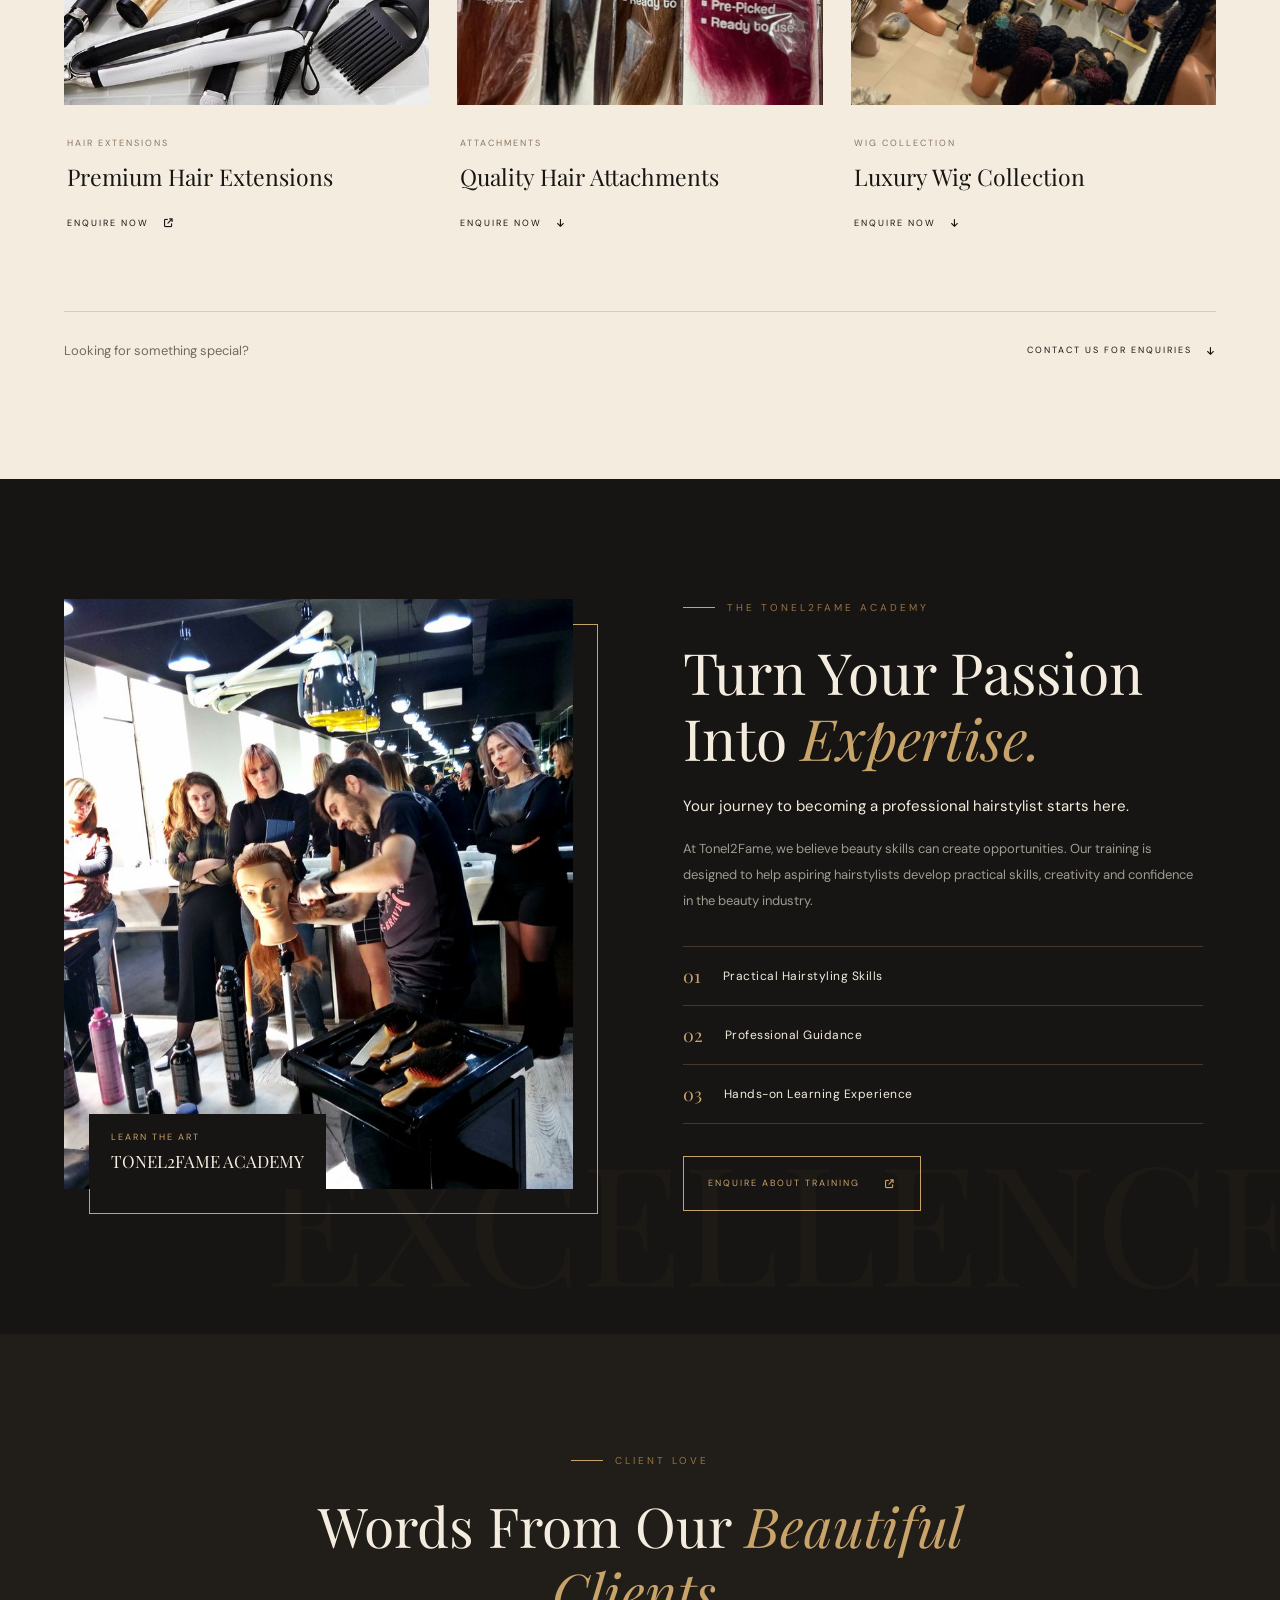
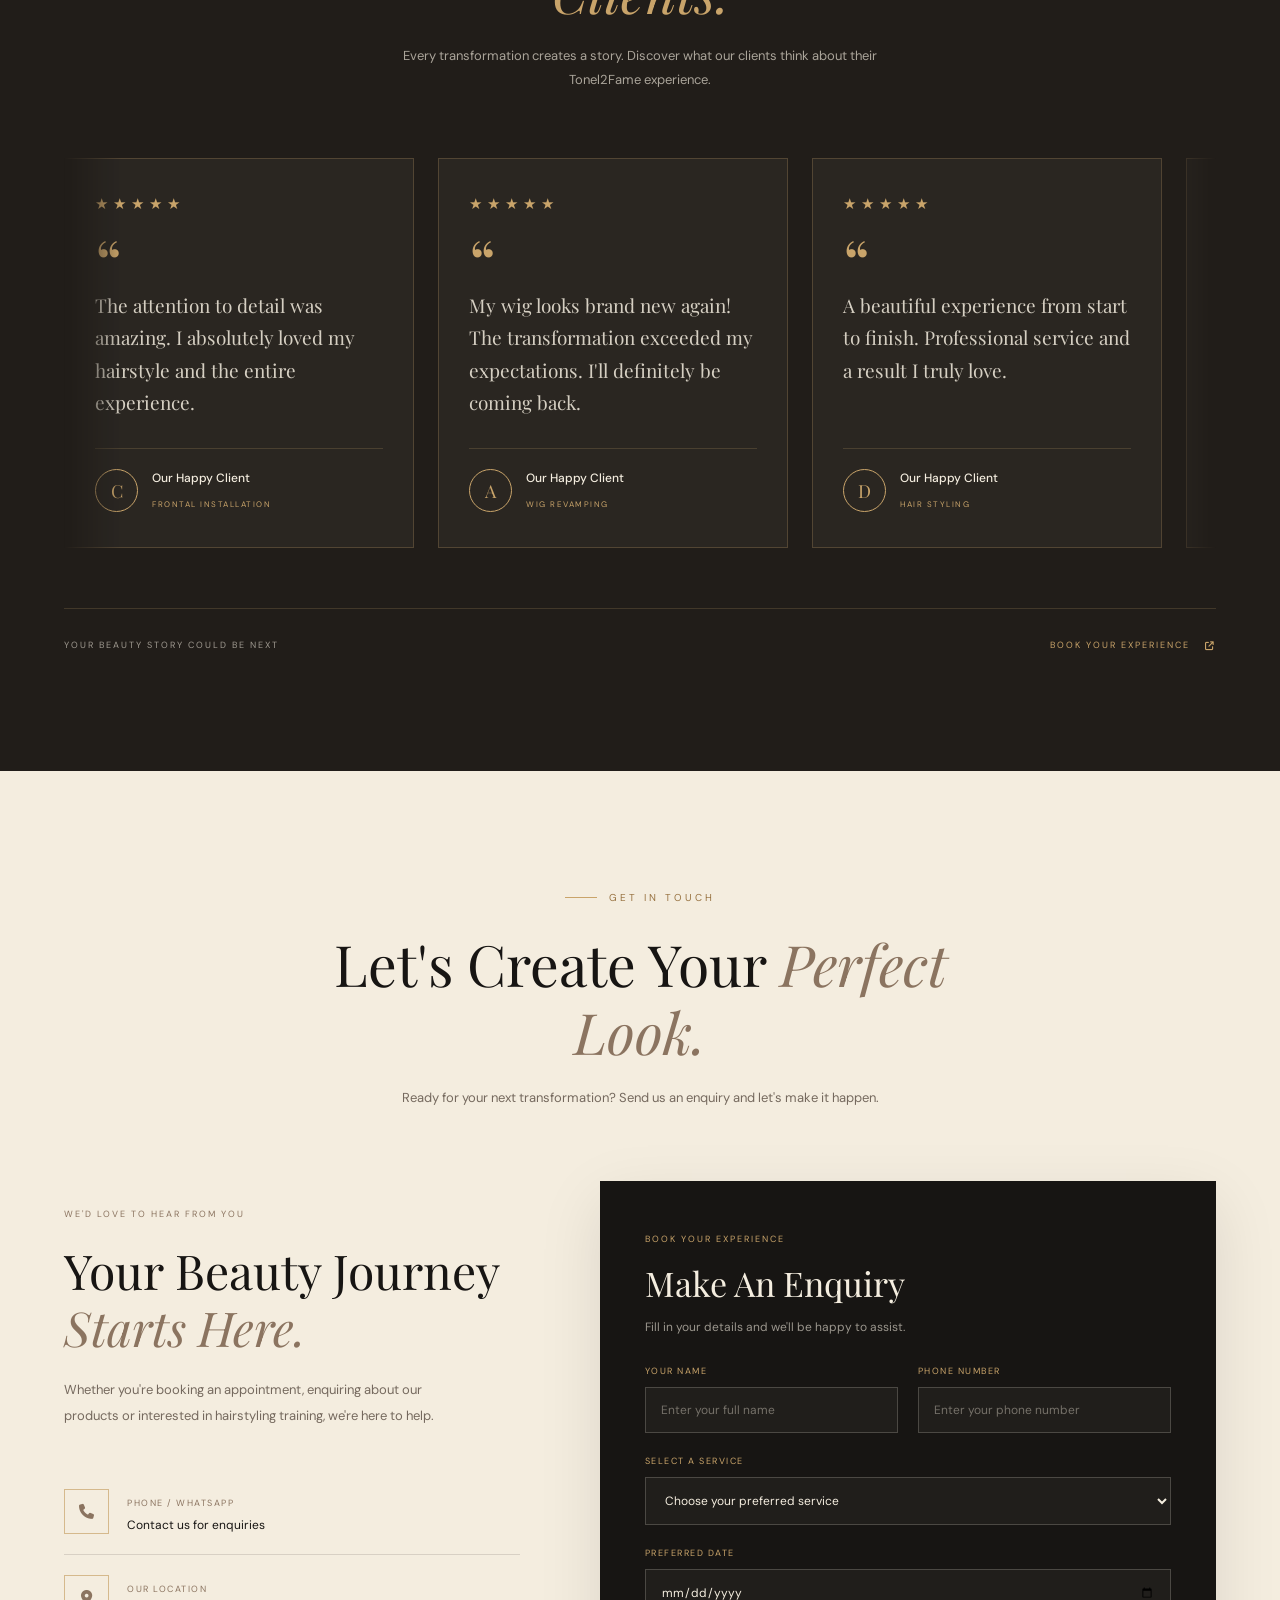
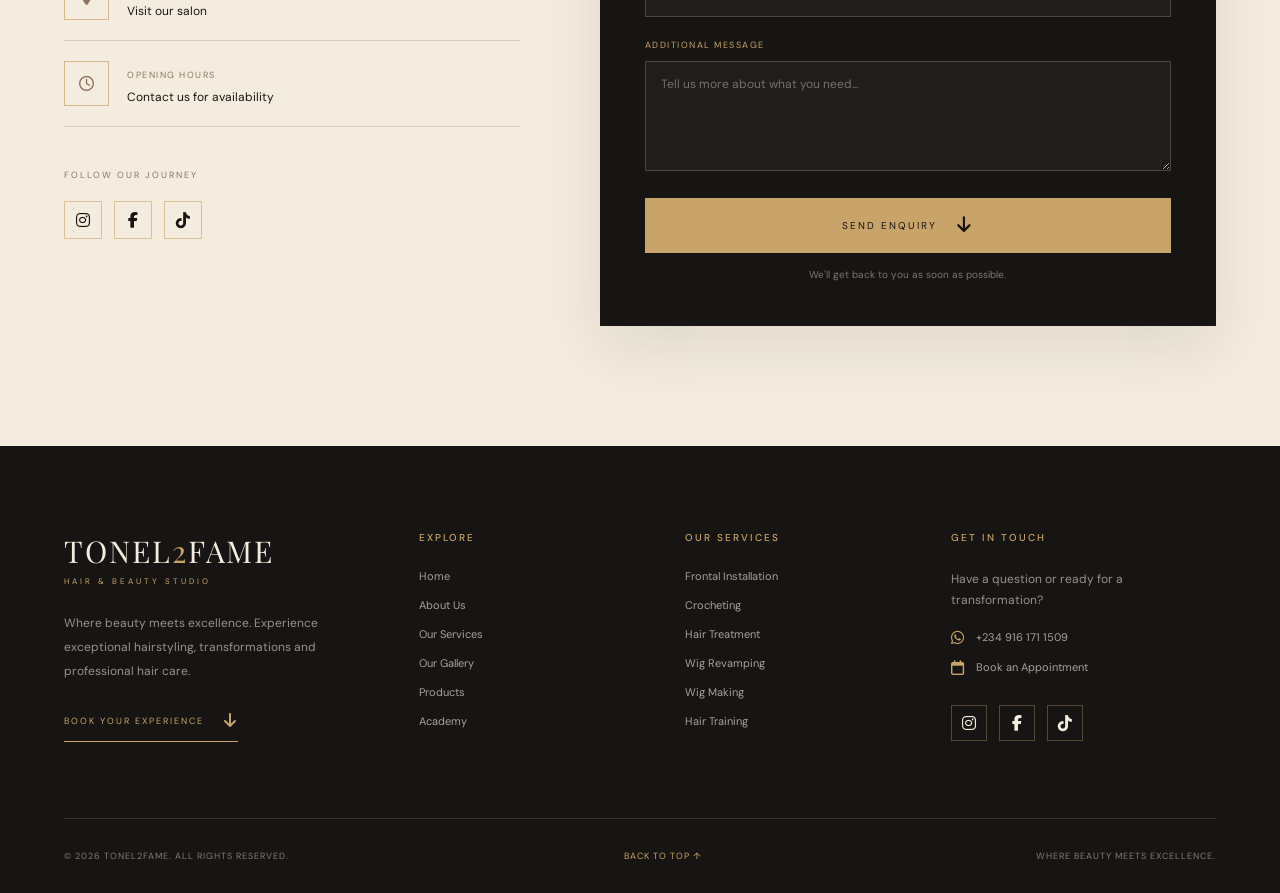
==== commit 0f235ffa: "Update Tonel2Fame website pages and images" ====
--- a/index.html
+++ b/index.html
@@ -18,7 +18,13 @@
 
 </head>
 
+
 <body>
+    <!-- PAGE LOADER -->
+    <div class="page-loader" id="pageLoader">
+        <div class="loader-logo">TONEL<span>2</span>FAME</div>
+        <div class="loader-line"><span></span></div>
+    </div>
 
     <!-- =========================
          HEADER / NAVIGATION
@@ -59,7 +65,7 @@
 
                 <li class="mobile-booking">
                     <a href="#contact" class="mobile-book-btn">
-                        BOOK APPOINTMENT
+                        BOOK APPON
                         <i class="fa-solid fa-arrow-up-right-from-square"></i>
                     </a>
                 </li>
@@ -351,6 +357,10 @@
                         Flawless frontal applications with a natural,
                         seamless and beautiful finish.
                     </p>
+                    <div class="service-price">
+                        <span>STARTING FROM</span>
+                        <strong>₦20,000</strong>
+                    </div>
                 </div>
 
             </article>
@@ -380,6 +390,10 @@
                         Stylish crochet hairstyles created with care,
                         precision and creativity.
                     </p>
+                    <div class="service-price">
+                        <span>STARTING FROM</span>
+                        <strong>₦7,000</strong>
+                    </div>
                 </div>
 
             </article>
@@ -409,6 +423,10 @@
                         Give your hair the care it deserves with
                         professional nourishing treatments.
                     </p>
+                    <div class="service-price">
+                        <span>STARTING FROM</span>
+                        <strong>₦10,000</strong>
+                    </div>
                 </div>
 
             </article>
@@ -438,6 +456,10 @@
                         Restore old wigs into beautiful,
                         refreshed styles worth wearing again.
                     </p>
+                    <div class="service-price">
+                        <span>STARTING FROM</span>
+                        <strong>₦10,000</strong>
+                    </div>
                 </div>
 
             </article>
@@ -467,6 +489,10 @@
                         Detailed hair-by-hair craftsmanship
                         for a natural-looking closure and frontal.
                     </p>
+                    <div class="service-price">
+                        <span>STARTING FROM</span>
+                        <strong>₦10,000</strong>
+                    </div>
                 </div>
 
             </article>
@@ -496,6 +522,11 @@
                         Custom-made wigs carefully crafted
                         to complement your personal style.
                     </p>
+
+                    <div class="service-price">
+                        <span>STARTING FROM</span>
+                        <strong>₦15,000</strong>
+                    </div>
                 </div>
 
             </article>
@@ -652,7 +683,7 @@
 
 
         <div class="gallery-view-more reveal">
-            <a href="Gallery.html" class="view-more-btn">
+            <a href="gallery.html" class="view-more-btn">
                 VIEW MORE
                 <span><i class="fa-solid fa-arrow-up-right-from-square"></i></span>
             </a>
--- a/styles.css
+++ b/styles.css
@@ -152,16 +152,13 @@
 /* BOOKING BUTTON */
 
 .nav-booking {
-    display: inline-flex;
-    align-items: center;
-    justify-content: center;
-    padding: 14px 23px;
+    padding: 14px 18px;
     border: 1px solid var(--gold);
     color: var(--gold);
-    font-size: 10px;
-    letter-spacing: 1.5px;
-    text-transform: uppercase;
-    transition: var(--transition);
+    font-size: 9px;
+    letter-spacing: 1.2px;
+    white-space: nowrap;
+    transition: .3s ease;
 }
 
 .nav-booking:hover {
@@ -196,6 +193,7 @@
     background: var(--gold);
     transition: var(--transition);
 }
+
 
 /* =========================================
    HERO SECTION
@@ -452,8 +450,9 @@
     }
 
     .nav-booking {
-        padding: 12px 15px;
-        font-size: 9px;
+        padding: 12px;
+        font-size: 8px;
+        
     }
 }
 
@@ -483,6 +482,7 @@
         width: 100%;
         max-width: 250px;
     }
+    
 
     /* SIDE NAVIGATION DRAWER */
 
@@ -575,11 +575,11 @@
     .mobile-booking {
         justify-content: center;
         align-items: center;
-        padding: 15px 20px;
+        padding: 12px ;
         border: 1px solid var(--gold);
         color: var(--gold);
-        font-size: 10px;
-        letter-spacing: 1.5px;
+        font-size: 8px;
+        letter-spacing: 0.5px;
         text-transform: uppercase;
         transition: var(--transition);
     }
@@ -2979,3 +2979,82 @@
     visibility: visible;
     pointer-events: auto;
 }
+
+/* LOADER */
+
+.page-loader {
+    position: fixed;
+    inset: 0;
+    z-index: 1000000;
+    display: flex;
+    flex-direction: column;
+    align-items: center;
+    justify-content: center;
+    gap: 25px;
+    background: var(--g-black);
+    transition: opacity .7s ease, visibility .7s ease;
+}
+
+.page-loader.loaded {
+    opacity: 0;
+    visibility: hidden;
+}
+
+.loader-logo {
+    font-family: var(--g-heading);
+    font-size: 25px;
+    letter-spacing: 4px;
+}
+
+.loader-logo span,
+.logo-two {
+    color: var(--g-gold);
+}
+
+.loader-line {
+    width: 150px;
+    height: 1px;
+    background: rgba(201,164,106,.2);
+    overflow: hidden;
+}
+
+.loader-line span {
+    display: block;
+    height: 100%;
+    width: 100%;
+    background: var(--g-gold);
+    transform: translateX(-100%);
+    animation: loaderMove 1.2s ease forwards;
+}
+
+@keyframes loaderMove {
+    to { transform: translateX(0); }
+}
+
+
+/* =========================================
+   SERVICE CARD PRICES
+========================================= */
+
+.service-price {
+    display: flex;
+    align-items: center;
+    justify-content: space-between;
+    gap: 12px;
+    margin-top: 20px;
+    padding-top: 15px;
+    border-top: 1px solid rgba(201, 164, 106, 0.2);
+}
+
+.service-price span {
+    color: #A89D8D;
+    font-size: 9px;
+    letter-spacing: 1.5px;
+}
+
+.service-price strong {
+    color: #C9A46A;
+    font-family: "Playfair Display", serif;
+    font-size: 22px;
+    font-weight: 600;
+}
